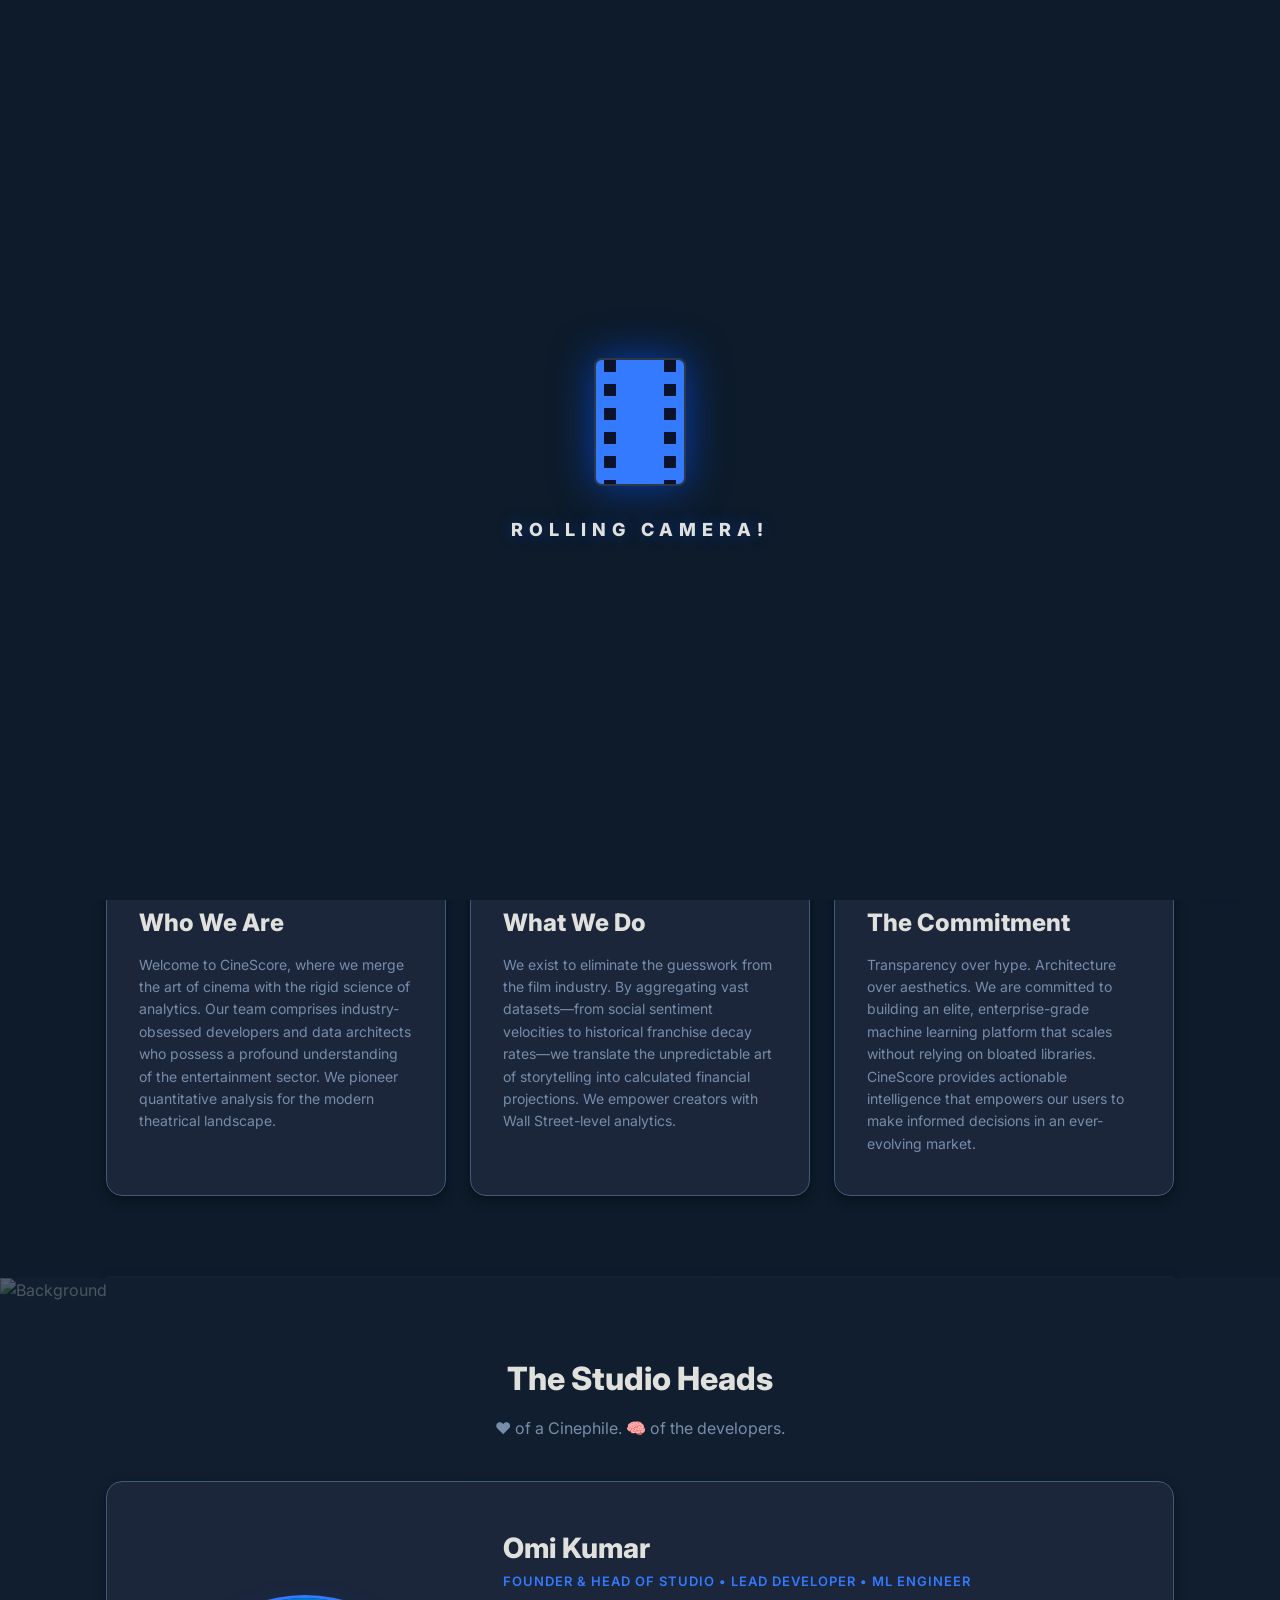
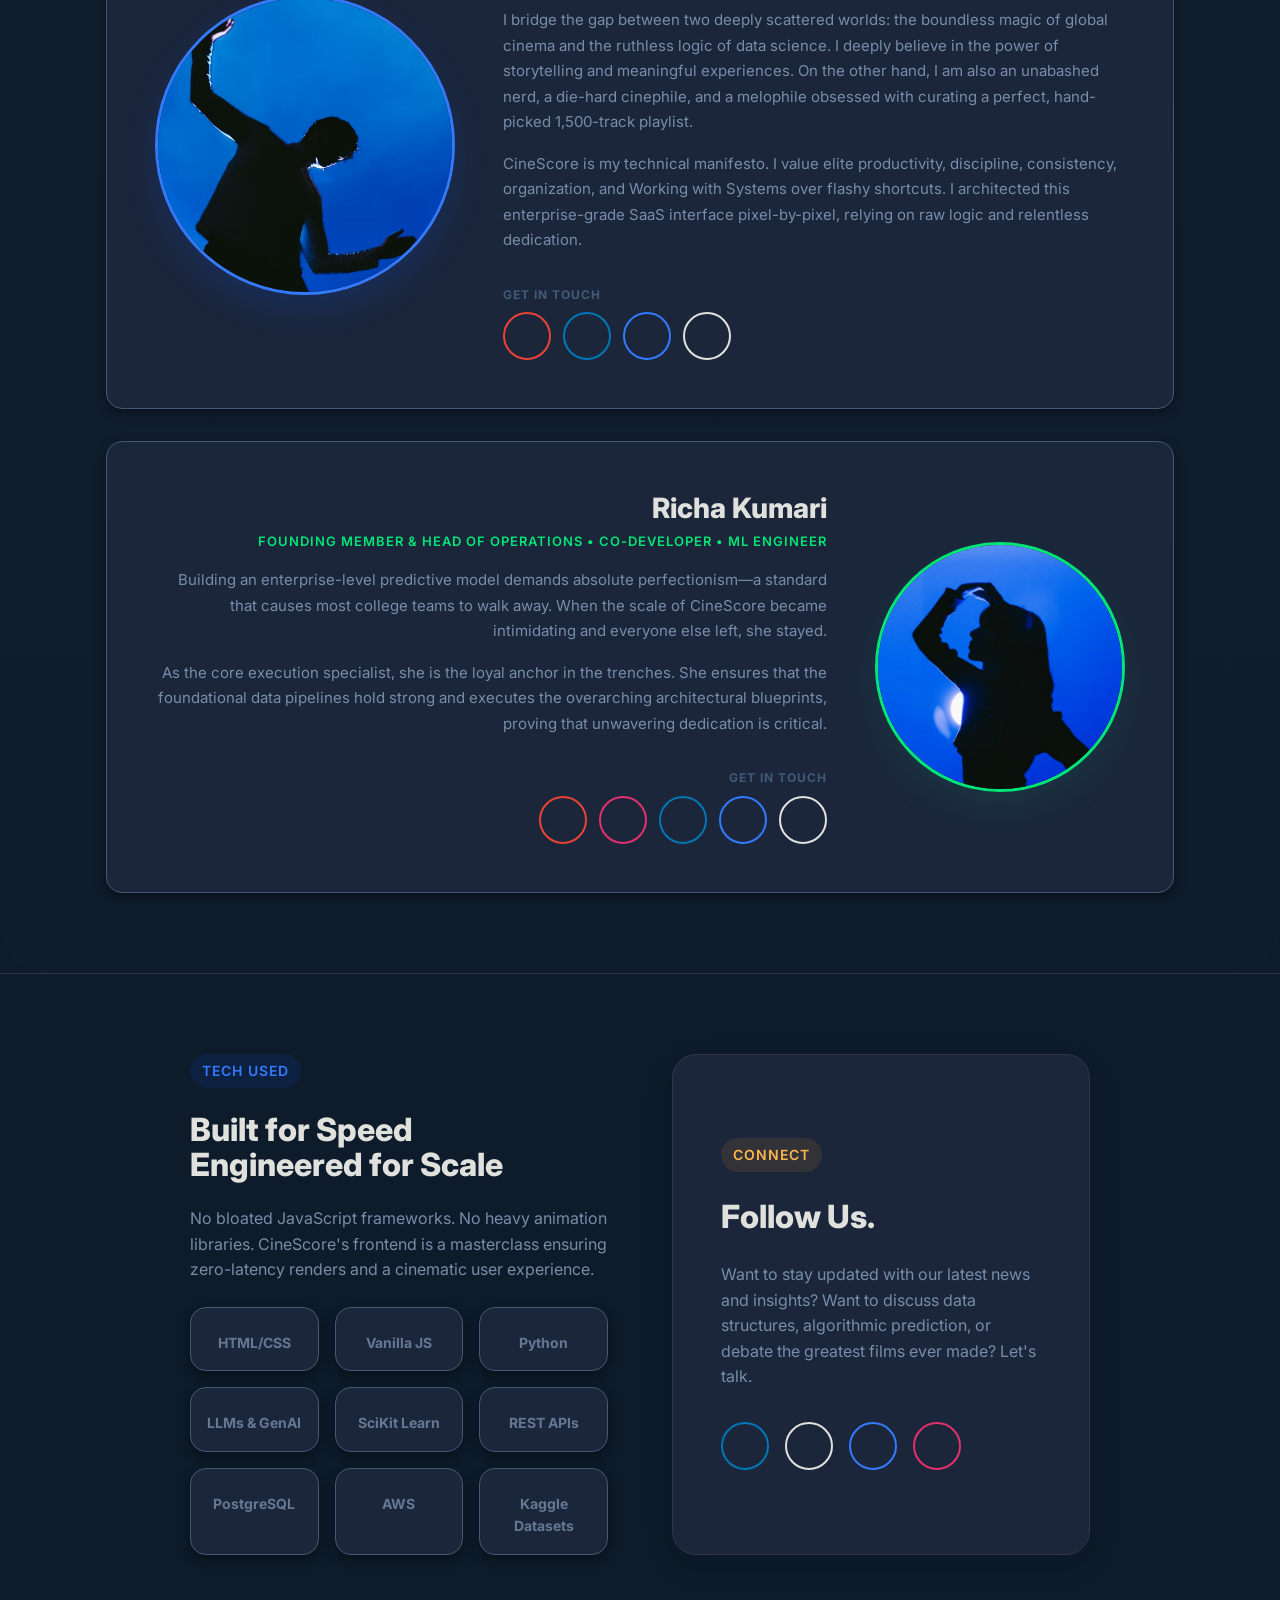
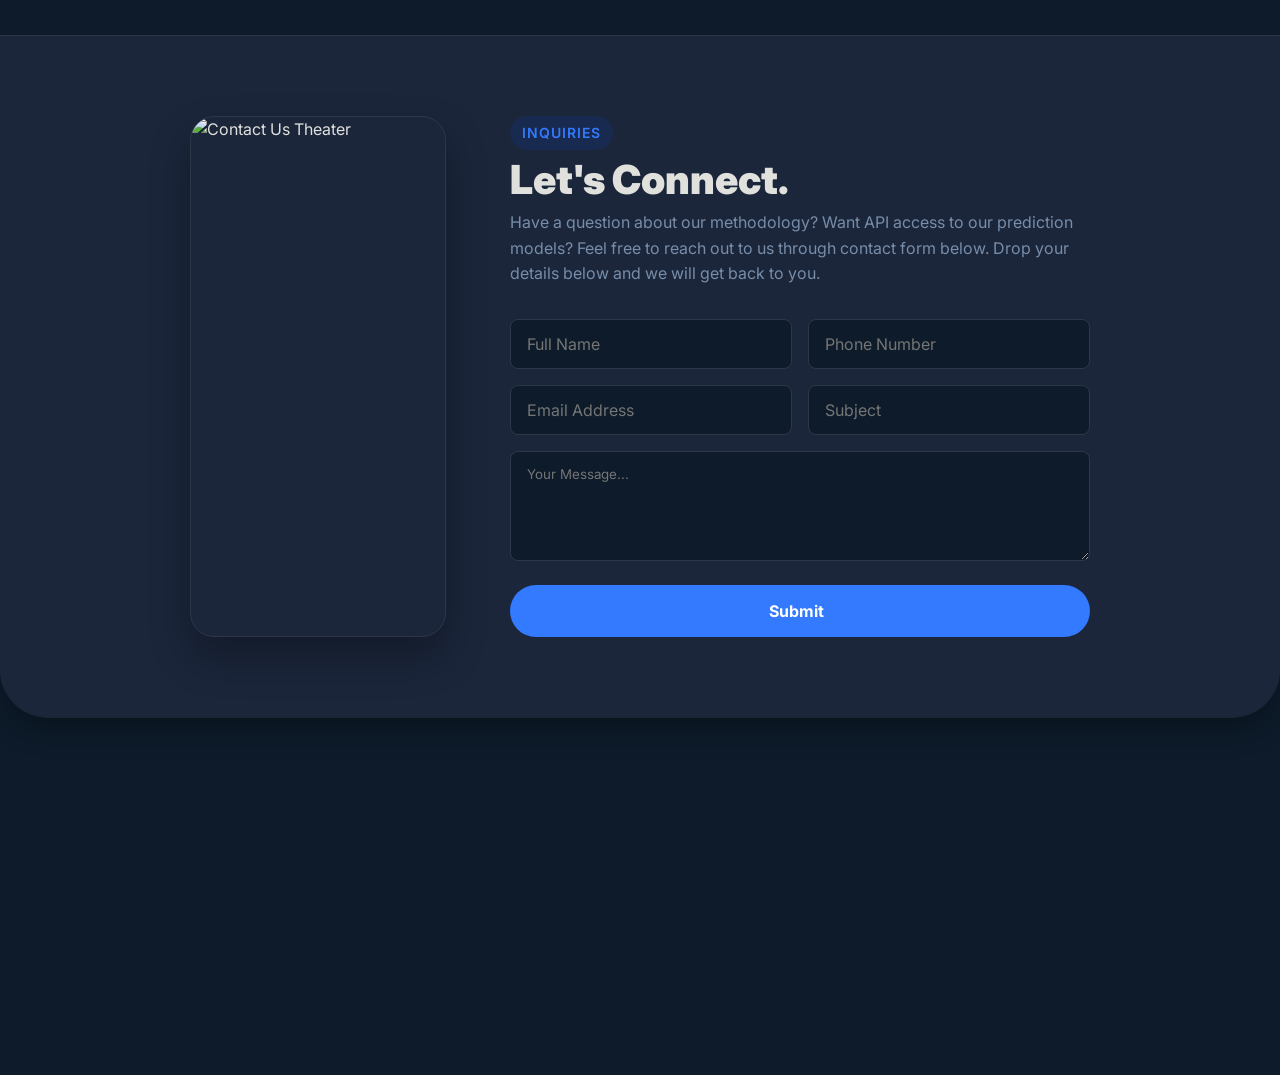
==== About-Us.html @ 307f0ab4 "Initial Commit: Front-End UI Architecture" ====
<!DOCTYPE html>
<html lang="en">

<head>
    <meta charset="UTF-8">
    <meta name="viewport" content="width=device-width, initial-scale=1.0">
    <title>About Us - CineScore</title>
    <link rel="icon" type="image/png" sizes="32x32" href="Assets/Favicon.png">

    <link rel="stylesheet" href="Base.css">
    <link rel="stylesheet" href="https://cdnjs.cloudflare.com/ajax/libs/font-awesome/7.0.1/css/all.min.css">

    <style>
        /* PAGE SPECIFIC STYLES: Social Hovers (Inverted Colorism) */
        .social-btn {
            display: flex;
            align-items: center;
            justify-content: center;
            width: 48px;
            height: 48px;
            border-radius: 50%;
            background: transparent;
            font-size: 20px;
            transition: all 0.3s cubic-bezier(0.4, 0, 0.2, 1);
            text-decoration: none;
        }

        .social-btn.linkedin {
            color: #0077b5;
            border: 2px solid #0077b5;
        }

        .social-btn.linkedin:hover {
            background: #0077b5;
            color: #ffffff;
            box-shadow: 0 10px 20px rgba(0, 119, 181, 0.3);
            transform: scale(1.1);
        }

        .social-btn.github {
            color: var(--color-primary);
            border: 2px solid var(--color-primary);
        }

        .social-btn.github:hover {
            background: var(--color-primary);
            color: var(--bg-card);
            box-shadow: 0 10px 20px rgba(0, 0, 0, 0.3);
            transform: scale(1.1);
        }

        .social-btn.website {
            color: var(--color-accent);
            border: 2px solid var(--color-accent);
        }

        .social-btn.website:hover {
            background: var(--color-accent);
            color: #ffffff;
            box-shadow: 0 10px 20px rgba(0, 85, 255, 0.3);
            transform: scale(1.1);
        }

        .social-btn.insta {
            color: #e1306c;
            border: 2px solid #e1306c;
        }

        .social-btn.insta:hover {
            background: linear-gradient(45deg, #f09433 0%, #e6683c 25%, #dc2743 50%, #cc2366 75%, #bc1888 100%);
            color: #ffffff;
            border-color: transparent;
            box-shadow: 0 10px 20px rgba(220, 39, 67, 0.3);
            transform: scale(1.1);
        }

        /* Email Hover */
        .social-btn.email {
            color: #ea4335;
            border: 2px solid #ea4335;
        }

        .social-btn.email:hover {
            background: #ea4335;
            color: #ffffff;
            box-shadow: 0 10px 20px rgba(234, 67, 53, 0.3);
            transform: scale(1.1);
        }

        /* Responsive fixes for Horizontal Cards */
        @media (max-width: 768px) {
            .horizontal-card {
                flex-direction: column !important;
                text-align: center !important;
            }

            .horizontal-card.reverse .text-content {
                order: 2;
                /* Forces text under image on mobile */
                text-align: center !important;
                align-items: center !important;
            }

            .horizontal-card.reverse .img-content {
                order: 1;
                /* Forces image on top on mobile */
            }
        }
    </style>

</head>

<body>

    <div id="global-page-loader" class="global-loader">

        <div class="loader-frame clapperboard-loader" id="frame-1" style="display: none;">
            <div class="clapper-stick"></div>
            <div class="clapper-bottom"></div>
        </div>

        <div class="loader-frame film-strip-loader" id="frame-2" style="display: none;">
            <i class="fa-solid fa-play film-play-icon"></i>
        </div>

        <h2 id="cinematic-loader-text" class="loader-text-cinematic"></h2>
    </div>

    <header>
        <nav class="navbar">
            <div class="container">
                <div class="row-between">

                    <a href="#" class="navlogo">
                        <img id="nav-logo" class="logo" src="Assets/CineScore-Light.png" alt="CineScore">
                    </a>

                    <ul class="nav-links row">
                        <li><a href="index.html">Home</a></li>
                        <li><a href="Prediction.html">Predictions</a></li>
                        <li><a href="Prediction.html">Features</a></li>
                        <li><a href="About-Us.html" class="active">About Us</a></li>
                    </ul>

                    <div class="row" style="gap: 16px;">
                        <div class="row auth-group" id="auth-buttons">
                            <div>
                                <a href="#" class="nav-link-login" id="nav-login-btn">Log In</a>
                                <button class="small nav-button-primary" id="nav-signup-btn">Sign Up</button>
                            </div>
                        </div>

                        <div class="user-menu-wrapper row" id="user-menu-wrapper"
                            style="gap: 12px; align-items: center; justify-content: center;">

                            <button id="nav-upgrade-btn" class="small nav-button-primary" style="margin-right: 4px;"
                                onclick="triggerPaywallExplanation()">Upgrade to Pro</button>

                            <div class="avatar-container"
                                style="position: relative; display: flex; align-items: center;">
                                <img src="https://placehold.co/100x100/0055FF/FFFFFF?text=O" alt="User"
                                    class="user-avatar" id="user-avatar-btn"
                                    style="flex-shrink: 0; width: 40px; height: 40px; object-fit: cover; border-radius: 50%; cursor: pointer; transition: all 0.3s ease;">

                                <div class="avatar-hover-card">
                                    <p
                                        style="font-size: 10px; color: var(--color-tertiary); text-transform: uppercase; margin: 0 0 8px 0; letter-spacing: 0.5px; font-weight: 700;">
                                        CineScore Account</p>
                                    <h4 class="profile-name-display"
                                        style="margin: 0; font-size: 15px; color: var(--color-primary);">Omi Sir</h4>
                                    <p style="margin: 4px 0 0 0; font-size: 12px; color: var(--color-secondary);">
                                        omi@cinescore.com</p>

                                    <div id="hover-pro-badge"
                                        style="display: none; margin-top: 12px; padding-top: 12px; border-top: 1px solid var(--color-border);">
                                        <span
                                            style="color: var(--color-warning); font-size: 11px; font-weight: 800; letter-spacing: 0.5px;"><i
                                                class="fa-solid fa-crown"></i> PRO MEMBER</span>
                                    </div>
                                </div>

                                <ul class="avatar-dropdown" id="avatar-dropdown"
                                    style="width: 280px; padding: 24px 20px;">
                                    <li class="stack"
                                        style="gap: 4px; margin-bottom: 16px; text-align: center; align-items: center;">

                                        <img src="https://placehold.co/100x100/0055FF/FFFFFF?text=O" class="user-avatar"
                                            style="width: 64px; height: 64px; margin-bottom: 8px;">

                                        <h3 style="margin: 0; line-height: 1; font-size: 18px;"
                                            class="profile-name-display">Omi Sir</h3>

                                        <div class="row" style="gap: 6px; justify-content: center; margin-top: 4px;">
                                            <span class="small"
                                                style="font-size: 10px; text-transform: uppercase; font-weight: 800;">Handle:</span>
                                            <span class="small profile-handle-display"
                                                style="color: var(--color-primary); font-weight: 700;">@omisir</span>
                                        </div>

                                        <div class="row" style="gap: 6px; justify-content: center; margin-top: 2px;">
                                            <span class="small"
                                                style="font-size: 10px; text-transform: uppercase; font-weight: 800;">Rank:</span>
                                            <span class="meta"
                                                style="color: var(--color-accent) !important; font-weight: 800;"><i
                                                    class="fa-solid fa-star" style="font-size: 10px;"></i>
                                                Studio Head</span>
                                        </div>
                                    </li>

                                    <hr style="margin: 16px 0; border-color: var(--color-border);">
                                    <li><a href="Hub.html#account"><i class="fa-solid fa-pen-to-square"></i> Edit
                                            Profile</a></li>
                                    <li><a href="#" id="logout-btn" style="color: var(--color-danger);"><i
                                                class="fa-solid fa-right-from-bracket"></i> Log Out</a></li>
                                </ul>
                            </div>
                        </div>

                        <button id="theme-toggle" class="cinematic-toggle" aria-label="Toggle Theme">
                            <div class="cinematic-thumb">
                                <i class="fa-solid fa-play icon-play"></i>
                                <i class="fa-solid fa-stop icon-pause"></i>
                            </div>
                        </button>

                        <button class="icon-btn" id="drawer-toggle-btn"
                            style="background: var(--color-primary); border: 1px solid var(--color-border); width: 40px; height: 40px; border-radius: 50%; color: var(--bg-page); cursor: pointer; transition: all 0.2s ease; display: flex; align-items: center; justify-content: center; flex-shrink: 0;">
                            <i class="fa-solid fa-bars"></i>
                        </button>
                    </div>
                </div>
            </div>
        </nav>
    </header>

    <main class="parallax-wrapper">

        <section class="section"
            style="position: relative; padding-top: 110px; padding-bottom: 110px; border-bottom: 1px dashed var(--color-border); overflow: hidden; min-height: 60vh; display: flex; align-items: center; justify-content: center;">

            <div class="cinematic-slider"
                style="position: absolute; top: 0; left: 0; width: 100%; height: 100%; z-index: 0;">
                <img src="Assets/About-Us-Hero-1.jpg" class="active" alt="Wide Cinema">
                <img src="Assets/About-Us-Hero-2.jpg" alt="Film Grain">
                <img src="Assets/About-Us-Hero-3.jpg" alt="Cinematic Overlay">
                <img src="Assets/About-Us-Hero-4.jpg" alt="Projector Light">
            </div>

            <div class="hero-ambient-overlay"
                style="position: absolute; top: 0; left: 0; width: 100%; height: 100%; z-index: 1;"></div>

            <div class="container stack" style="align-items: center; position: relative; z-index: 2;">
                <span class="badge"
                    style="background: var(--bg-page); color: var(--color-accent); border: 1px solid rgba(255,255,255,0.2); margin-bottom: 16px;">The
                    Origin Story <i class="fa-solid fa-spider"></i></span>
                <h1
                    style="text-align: center; font-size: 64px; font-weight: 900; line-height: 1.2; margin-bottom: 24px; letter-spacing: -1.5px; color: var(--color-primary);">
                    Where <span class="text-accent">Cinematic </span> Passion<br> meets <span
                        class="text-accent">Predictive</span> Precision</h1>
                <p class="text-block"
                    style="text-align: center; font-size: 18px; color: var(--color-secondary); max-width: 800px; line-height: 1.6; margin: 0;">
                    <i>CineScore isn't a corporate product. It is a passion project engineered to bridge the scattered
                        market of global cinema with the absolute precision of data science. We harness the power of
                        machine learning to decode patterns in audience behavior, franchise performance, and cultural
                        trends to provide unparalleled foresight into the future of Cinema</i>
                </p>
            </div>
        </section>

        <section class="section" style="padding: 80px 0;">
            <div class="container">

                <h1
                    style="font-size: 32px; font-weight: 800; margin: 0 0 40px 0; color: var(--color-primary); text-align: center;">
                    The CineScore Ethos</h1>

                <div class="grid grid-3" style="gap: 24px; align-items: stretch;">

                    <div class="card stack"
                        style="padding: 40px 32px; gap: 16px; border-top: 4px solid var(--color-success);">
                        <h3
                            style="font-size: 13px; color: var(--color-success); text-transform: uppercase; letter-spacing: 2px; margin: 0;">
                            <i class="fa-solid fa-users" style="margin-right: 8px;"></i> Our Identity
                        </h3>
                        <h2
                            style="font-size: 24px; font-weight: 800; line-height: 1.2; margin: 0; color: var(--color-primary);">
                            Who We Are</h2>
                        <p style="color: var(--color-secondary); line-height: 1.6; font-size: 14px; margin: 0;">Welcome
                            to CineScore, where we merge the art of cinema with the rigid science of analytics. Our team
                            comprises industry-obsessed developers and data architects who possess a profound
                            understanding of the entertainment sector. We pioneer quantitative analysis for the modern
                            theatrical landscape.</p>
                    </div>

                    <div class="card stack"
                        style="padding: 40px 32px; gap: 16px; border-top: 4px solid var(--color-tertiary);">
                        <h3
                            style="font-size: 13px; color: var(--color-danger); text-transform: uppercase; letter-spacing: 2px; margin: 0;">
                            <i class="fa-solid fa-bullseye" style="margin-right: 8px;"></i> Pursuit of Excellence
                        </h3>
                        <h2
                            style="font-size: 24px; font-weight: 800; line-height: 1.2; margin: 0; color: var(--color-primary);">
                            What We Do</h2>
                        <p style="color: var(--color-secondary); line-height: 1.6; font-size: 14px; margin: 0;">We exist
                            to eliminate the guesswork from the film industry. By aggregating vast datasets—from social
                            sentiment velocities to historical franchise decay rates—we translate the unpredictable art
                            of storytelling into calculated financial projections. We empower creators with Wall
                            Street-level analytics.</p>
                    </div>

                    <div class="card stack"
                        style="padding: 40px 32px; gap: 16px; border-top: 4px solid var(--color-accent);">
                        <h3
                            style="font-size: 13px; color: var(--color-accent); text-transform: uppercase; letter-spacing: 2px; margin: 0;">
                            <i class="fa-solid fa-handshake" style="margin-right: 8px;"></i> Mission Statement
                        </h3>
                        <h2
                            style="font-size: 24px; font-weight: 800; line-height: 1.2; margin: 0; color: var(--color-primary);">
                            The Commitment</h2>
                        <p style="color: var(--color-secondary); line-height: 1.6; font-size: 14px; margin: 0;">
                            Transparency over hype. Architecture over aesthetics. We are committed to building an elite,
                            enterprise-grade machine learning platform that scales without relying on bloated libraries.
                            CineScore provides actionable intelligence that empowers our users to make informed
                            decisions in an ever-evolving market.</p>
                    </div>

                </div>
            </div>
        </section>

        <div class="container">
            <hr>
        </div>

        <section id="studio-heads-section" class="section"
            style="position: relative; padding: 80px 0; border-bottom: 1px solid var(--color-border); overflow: hidden;">

            <div class="cinematic-slider"
                    style="position: absolute; top: 0; left: 0; width: 100%; height: 100%; z-index: 1; overflow: hidden; border-bottom-left-radius:48px !important; border-bottom-right-radius: 48px!important; background-position: center; background-size: cover">
                    <img class="active" style="background-position: top" src="Assets/About-Us-Members-4.jpg"
                        alt="Background">

                    <div class="hero-ambient-overlay"
                        style="position: absolute; top: 0; left: 0; width: 100%; height: 100%; z-index: 2; pointer-events: none;">
                    </div>

                </div>


            <!-- Content (above background) -->
            <div class="container stack" style="gap: 40px; position: relative; z-index: 3;">


                <div style="text-align: center;">
                    <h2 style="font-size: 32px; font-weight: 800; color: var(--color-primary); margin: 0 0 16px 0;">The
                        Studio Heads</h2>
                    <p style="color: var(--color-secondary); font-size: 16px; margin: 0;">❤ of a Cinephile.
                        🧠 of the developers.</p>
                </div>

                <div class="stack" style="gap: 32px;">

                    <div class="card row horizontal-card"
                        style="padding: 48px; border: 1px solid var(--color-border); gap: 48px; align-items: center; flex-wrap: wrap; background: var(--bg-card);">
                        <div class="img-content"
                            style="width: 300px; height: 300px; border-radius: 50%; border: 3px solid var(--color-accent); overflow: hidden; flex-shrink: 0; margin: 0 auto; box-shadow: 0 15px 35px rgba(0, 85, 255, 0.15);">
                            <img src="Assets/Omi-Placeholder-1.jpg" alt="Omi"
                                style="width: 100%; height: 100%; object-fit: cover;">
                        </div>
                        <div class="stack text-content" style="gap: 16px; flex: 1; min-width: 300px;">
                            <div>
                                <h2 style="font-size: 28px; font-weight: 800; margin: 0; color: var(--color-primary);">
                                    Omi
                                    Kumar
                                </h2>
                                <h4
                                    style="font-size: 13px; color: var(--color-accent); margin: 4px 0 0 0; font-weight: 600; text-transform: uppercase; letter-spacing: 1px;">
                                    Founder &amp; Head of Studio • Lead Developer • ML Engineer </h4>
                            </div>
                            <p style="color: var(--color-secondary); line-height: 1.7; font-size: 15px; margin: 0;">
                                I bridge the gap between two deeply scattered worlds: the boundless magic of global
                                cinema and the ruthless logic of data science. I deeply believe in the power of
                                storytelling and meaningful experiences. On the other hand,
                                I am also an unabashed nerd, a die-hard cinephile, and a melophile obsessed with
                                curating a perfect, hand-picked 1,500-track
                                playlist.

                            </p>
                            <p style="color: var(--color-secondary); line-height: 1.7; font-size: 15px; margin: 0;">
                                CineScore is my technical manifesto. I value elite productivity, discipline,
                                consistency, organization, and
                                Working with Systems over flashy shortcuts. I architected this enterprise-grade SaaS
                                interface pixel-by-pixel, relying on raw logic and relentless dedication.
                            </p>

                            <div class="stack" style="gap: 8px; margin-top: 16px;">
                                <h5
                                    style="margin: 0; color: var(--color-tertiary); font-size: 12px; text-transform: uppercase; letter-spacing: 1px;">
                                    Get in touch</h5>
                                <div class="row" style="gap: 12px;">
                                    <a href="mailto:youremail@example.com" class="social-btn email" title="Email"><i
                                            class="fa-solid fa-envelope"></i></a>
                                    <a href="#" class="social-btn linkedin" title="LinkedIn"><i
                                            class="fa-brands fa-linkedin-in"></i></a>
                                    <a href="#" class="social-btn website" title="Website"><i
                                            class="fa-solid fa-globe"></i></a>
                                    <a href="#" class="social-btn github" title="GitHub"><i
                                            class="fa-brands fa-github"></i></a>
                                </div>
                            </div>
                        </div>
                    </div>

                    <div class="card row horizontal-card reverse"
                        style="padding: 48px; border: 1px solid var(--color-border); gap: 48px; align-items: center; flex-wrap: wrap; background: var(--bg-card);">
                        <div class="stack text-content"
                            style="gap: 16px; flex: 1; min-width: 300px; text-align: right; align-items: flex-end;">
                            <div style="text-align: right;">
                                <h2 style="font-size: 28px; font-weight: 800; margin: 0; color: var(--color-primary);">
                                    Richa
                                    Kumari</h2>
                                <h4
                                    style="font-size: 13px; color: var(--color-success); margin: 4px 0 0 0; font-weight: 600; text-transform: uppercase; letter-spacing: 1px;">
                                    Founding Member &amp; Head of Operations • Co-Developer • ML Engineer </h4>
                            </div>
                            <p style="color: var(--color-secondary); line-height: 1.7; font-size: 15px; margin: 0;">
                                Building an enterprise-level predictive model demands absolute perfectionism—a standard
                                that causes most college teams to walk away. When the scale of CineScore became
                                intimidating and everyone else left, she stayed.
                            </p>
                            <p style="color: var(--color-secondary); line-height: 1.7; font-size: 15px; margin: 0;">
                                As the core execution specialist, she is the loyal anchor in the trenches. She ensures
                                that the foundational data pipelines hold strong and executes the overarching
                                architectural blueprints, proving that unwavering dedication is critical.
                            </p>

                            <div class="stack" style="gap: 8px; margin-top: 16px;">
                                <h5
                                    style="margin: 0; color: var(--color-tertiary); font-size: 12px; text-transform: uppercase; letter-spacing: 1px;">
                                    Get in touch</h5>
                                <div class="row" style="gap: 12px;">
                                    <a href="mailto:youremail@example.com" class="social-btn email" title="Email"><i
                                            class="fa-solid fa-envelope"></i></a>
                                    <a href="#" class="social-btn insta" title="Instagram"><i
                                            class="fa-brands fa-instagram"></i></a>
                                    <a href="#" class="social-btn linkedin" title="LinkedIn"><i
                                            class="fa-brands fa-linkedin-in"></i></a>
                                    <a href="#" class="social-btn website" title="Website"><i
                                            class="fa-solid fa-globe"></i></a>
                                    <a href="#" class="social-btn github" title="GitHub"><i
                                            class="fa-brands fa-github"></i></a>
                                </div>
                            </div>
                        </div>
                        <div class="img-content"
                            style="width: 250px; height: 250px; border-radius: 50%; border: 3px solid var(--color-success); overflow: hidden; flex-shrink: 0; margin: 0 auto; box-shadow: 0 15px 35px rgba(16, 185, 129, 0.1);">
                            <img src="Assets/Richa-Placeholder-4.jpg" alt="Core Contributor"
                                style="width: 100%; height: 100%; object-fit: cover;">
                        </div>
                    </div>

                </div>
            </div>

            </section>

            <section class="section" style="padding: 80px 0; background-color: var(--bg-page);">
                <div class="container">
                    <div class="grid grid-2" style="gap: 64px; align-items: stretch;">

                        <div class="stack" style="gap: 24px;">
                            <span class="badge"
                                style="background: rgba(0, 85, 255, 0.1); color: var(--color-accent); width: fit-content; border: none;">Tech
                                Used</span>
                            <h3
                                style="font-size: 32px; font-weight: 800; margin: 0; color: var(--color-primary); line-height: 1.1;">
                                Built for Speed <br> Engineered for Scale</h3>

                            <p class="text-block" style="color: var(--color-secondary); margin: 0;">
                                No bloated JavaScript frameworks. No heavy animation libraries. CineScore's frontend is
                                a
                                masterclass ensuring
                                zero-latency renders and a cinematic user experience.
                            </p>

                            <div class="grid" style="grid-template-columns: repeat(3, 1fr); gap: 16px;">
                                <div class="card stack"
                                    style="padding: 16px 12px; align-items: center; text-align: center; gap: 8px;">
                                    <i class="fa-brands fa-html5" style="font-size: 24px; color: #E34F26;"></i>
                                    <span class="small" style="font-weight: 700;">HTML/CSS</span>
                                </div>
                                <div class="card stack"
                                    style="padding: 16px 12px; align-items: center; text-align: center; gap: 8px;">
                                    <i class="fa-brands fa-js" style="font-size: 24px; color: #F7DF1E;"></i>
                                    <span class="small" style="font-weight: 700;">Vanilla JS</span>
                                </div>
                                <div class="card stack"
                                    style="padding: 16px 12px; align-items: center; text-align: center; gap: 8px;">
                                    <i class="fa-brands fa-python" style="font-size: 24px; color: #3776AB;"></i>
                                    <span class="small" style="font-weight: 700;">Python</span>
                                </div>


                                <div class="card stack"
                                    style="padding: 16px 12px; align-items: center; text-align: center; gap: 8px;">
                                    <i class="fa-brands fa-openai"
                                        style="font-size: 18px; color: var(--color-primary);"></i>
                                    <span class="small" style="font-weight: 700;">LLMs & GenAI</span>
                                </div>


                                <div class="card stack"
                                    style="padding: 16px 12px; align-items: center; text-align: center; gap: 8px;">
                                    <i class="fa-solid fa-circle-nodes"
                                        style="font-size: 18px; color: var(--color-success);"></i>
                                    <span class="small" style="font-weight: 700;">SciKit Learn</span>
                                </div>

                                <div class="card stack"
                                    style="padding: 16px 12px; align-items: center; text-align: center; gap: 8px;">
                                    <i class="fa-solid fa-server" style="font-size: 24px; color: #8B5;"></i>
                                    <span class="small" style="font-weight: 700;">REST APIs</span>
                                </div>

                                <div class="card stack"
                                    style="padding: 16px 12px; align-items: center; text-align: center; gap: 8px;">
                                    <i class="fa-solid fa-database" style="font-size: 24px; color: #337AFF;"></i>
                                    <span class="small" style="font-weight: 700;">PostgreSQL</span>
                                </div>
                                <div class="card stack"
                                    style="padding: 16px 12px; align-items: center; text-align: center; gap: 8px;">
                                    <i class="fa-brands fa-aws" style="font-size: 24px; color: #FF9900;"></i>
                                    <span class="small" style="font-weight: 700;">AWS</span>
                                </div>

                                <div class="card stack"
                                    style="padding: 16px 12px; align-items: center; text-align: center; gap: 8px;">
                                    <i class="fa-brands fa-kaggle" style="font-size: 24px; color: #337AFF;"></i>
                                    <span class="small" style="font-weight: 700;">Kaggle Datasets</span>
                                </div>



                            </div>
                        </div>

                        <div class="stack neo-brutalist"
                            style="gap: 24px; justify-content: center; padding: 48px; background: var(--bg-card); border-radius: 24px; border: 1px solid var(--color-border); box-shadow: 0 10px 30px rgba(0,0,0,0.1);">
                            <span class="badge"
                                style="background: rgba(255, 159, 28, 0.1); color: var(--color-warning); width: fit-content; border: none;">Connect</span>
                            <h2 style="font-size: 32px; font-weight: 800; margin: 0; color: var(--color-primary);">
                                Follow Us.
                            </h2>
                            <p style="color: var(--color-secondary); line-height: 1.6; margin: 0;">Want to stay updated
                                with
                                our latest news and insights? Want to discuss data structures, algorithmic prediction,
                                or
                                debate the greatest
                                films ever made? Let's talk.</p>

                            <div class="row" style="gap: 16px; margin-top: 8px;">
                                <a href="#" class="social-btn linkedin" title="LinkedIn">
                                    <i class="fa-brands fa-linkedin-in"></i>
                                </a>
                                <a href="#" class="social-btn github" title="GitHub">
                                    <i class="fa-brands fa-github"></i>
                                </a>
                                <a href="#" class="social-btn website" title="Personal Portfolio">
                                    <i class="fa-solid fa-globe"></i>
                                </a>
                                <a href="#" class="social-btn insta" title="Instagram">
                                    <i class="fa-brands fa-instagram"></i>
                                </a>
                            </div>
                        </div>

                    </div>
                </div>
            </section>

            <section class="section"
                style="padding: 80px 0; background-color: var(--bg-card); border-top: 1px solid var(--color-border);">
                <div class="container">
                    <div class="grid grid-2" style="align-items: center; gap: 64px;">

                        <div class="cinematic-slider"
                            style="width: 100%; border-radius: 24px; overflow: hidden; box-shadow: 0 20px 40px rgba(0,0,0,0.3); border: 1px solid var(--color-border); aspect-ratio: 4/5;">
                            <img src="Assets/About-Us-Footer-1.jpg" class="active" alt="Contact Us Theater">
                            <img src="Assets/About-Us-Footer-8.jpg" alt="Data Network">
                            <img src="Assets/About-Us-Footer-3.jpg" alt="Film Grain">
                            <img src="Assets/About-Us-Footer-4.jpg" alt="Projector Light">
                        </div>

                        <div class="stack" style="gap: 32px;">
                            <div class="stack" style="gap: 8px;">
                                <span class="badge"
                                    style="background: rgba(0, 85, 255, 0.1); color: var(--color-accent); width: fit-content; border: none;">Inquiries</span>
                                <h2
                                    style="font-size: 40px; font-weight: 900; line-height: 1.1; margin: 0; color: var(--color-primary);">
                                    Let's Connect.</h2>
                                <p style="font-size: 16px; color: var(--color-secondary); line-height: 1.6; margin: 0;">
                                    Have
                                    a question about our methodology? Want API access to our prediction models? Feel
                                    free to
                                    reach out to us through contact form below. Drop your details below and we will get
                                    back
                                    to you.</p>

                            </div>

                            <form class="stack" style="gap: 16px;">
                                <div class="grid grid-2" style="gap: 16px;">
                                    <input type="text" placeholder="Full Name" required
                                        style="padding: 14px 16px; border-radius: 8px; border: 1px solid var(--color-border); background: var(--bg-page); color: var(--color-primary); font-family: var(--font-primary);">
                                    <input type="tel" placeholder="Phone Number"
                                        style="padding: 14px 16px; border-radius: 8px; border: 1px solid var(--color-border); background: var(--bg-page); color: var(--color-primary); font-family: var(--font-primary);">
                                </div>

                                <div class="grid grid-2" style="gap: 16px;">
                                    <input type="email" placeholder="Email Address" required
                                        style="padding: 14px 16px; border-radius: 8px; border: 1px solid var(--color-border); background: var(--bg-page); color: var(--color-primary); font-family: var(--font-primary);">
                                    <input type="text" placeholder="Subject" required
                                        style="padding: 14px 16px; border-radius: 8px; border: 1px solid var(--color-border); background: var(--bg-page); color: var(--color-primary); font-family: var(--font-primary);">
                                </div>

                                <textarea placeholder="Your Message..." required rows="5"
                                    style="padding: 14px 16px; border-radius: 8px; border: 1px solid var(--color-border); background: var(--bg-page); color: var(--color-primary); font-family: var(--font-primary); resize: vertical;"></textarea>

                                <button type="submit" class="hero-btn"
                                    style="width: 100%; justify-content: center; padding: 16px; font-size: 16px; margin-top: 8px;">Submit<i
                                        class="fa-solid fa-paper-plane" style="margin-left: 8px;"></i></button>
                            </form>
                        </div>

                    </div>
                </div>
            </section>

    </main>

    <div class="form" id="loginModal">
        <div class="form-content">
            <span class="close">&times;</span>

            <form id="loginForm" novalidate>
                <H1>Welcome Back</H1>
                <label for="Email">Email</label>
                <input type="email" placeholder="Enter your email" required>

                <label for="Password">Password</label>
                <input type="password" placeholder="Enter your password" required>

                <p class="error form-error" style="text-align: center; height: 15px;"></p>

                <div style="text-align: center; margin-top: -5px; margin-bottom: 10px;">
                    <a href="#" class="small"
                        style="color: var(--color-tertiary); font-weight: 500; transition: color 0.2s ease;"
                        onmouseover="this.style.color='var(--color-accent)'"
                        onmouseout="this.style.color='var(--color-tertiary)'">Forgot password?</a>
                </div>

                <button class="nav-button-primary" type="submit">Log In</button>

                <div class="divider-or"><span>or</span></div>

                <button type="button" class="social-btn-wide">
                    <img src="https://upload.wikimedia.org/wikipedia/commons/c/c1/Google_%22G%22_logo.svg" alt="Google"
                        style="width: 18px; height: 18px;">
                    Continue with Google
                </button>

            </form>
            <p class="text-block">Don't have an account? <a href="#" id="switch-to-signup">Create an Account</a></p>
        </div>
    </div>

    <div class="form" id="signupModal">
        <div class="form-content">
            <H1>Welcome to CineScore</H1>
            <span class="close">&times;</span>
            <form id="signupForm" novalidate="">

                <label for="email">Email:</label>
                <input type="email" placeholder="Enter your email" required>

                <label for="password">Password:</label>
                <input type="password" placeholder="Enter your password" required>

                <p class="error form-error" style="text-align: center; height: 15px;"></p>

                <button class="nav-button-primary" type="submit">Submit</button>

                <div class="divider-or"><span>or</span></div>

                <button type="button" class="social-btn-wide">
                    <img src="https://upload.wikimedia.org/wikipedia/commons/c/c1/Google_%22G%22_logo.svg" alt="Google"
                        style="width: 18px; height: 18px;">
                    Continue with Google
                </button>

                <p class="text-block">Already have an account? <a href="#" id="switch-to-login">Log In</a></p>

                <p class="text-block" style="font-size: 11px; margin-top: 8px;">By signing up, you agree to our <a
                        href="#">Terms of Service</a> and <a href="#">Privacy Policy</a>.</p>
            </form>
        </div>
    </div>

    <div class="form" id="resetModal">
        <div class="form-content">
            <span class="close">&times;</span>
            <form id="resetForm" novalidate>
                <H1>Reset Password</H1>
                <p class="text-block" style="text-align: center; margin-bottom: 20px;">Enter your new credentials below.
                </p>

                <label for="new-password">New Password</label>
                <input type="password" id="new-password" placeholder="Enter new password" autocomplete="new-password"
                    required>

                <label for="confirm-password">Re-enter New Password</label>
                <input type="password" id="confirm-password" placeholder="Confirm new password"
                    autocomplete="new-password" required>

                <p class="error form-error" style="text-align: center; height: 15px;"></p>

                <button class="small nav-button-primary" type="submit" style="width: 100%;">Update Password</button>

                <p class="text-block" style="text-align: center; margin-top: 24px;">
                    Remembered it? <a href="#" id="back-to-login">Back to Log In</a>
                </p>
            </form>
        </div>
    </div>

    <div class="modal-overlay" id="customAlertModal"
        style="display: none; z-index: 10000; justify-content: center; align-items: center; position: fixed; top: 0; left: 0; width: 100%; height: 100%; background: rgba(0,0,0,0.6); backdrop-filter: blur(4px);">
        <div class="modal-content stack"
            style="background: var(--bg-card); border: 1px solid var(--color-border); border-radius: 16px; padding: 32px 24px; max-width: 400px; width: 90%; text-align: center; box-shadow: 0 20px 40px rgba(0,0,0,0.4); animation: swipeIn 0.3s ease;">
            <div id="alert-icon-container" style="font-size: 40px; margin-bottom: 12px;"></div>
            <h2 id="alert-title" style="margin: 0; font-size: 20px; color: var(--color-primary);"></h2>
            <p id="alert-message"
                style="color: var(--color-secondary); font-size: 14px; line-height: 1.5; margin-bottom: 24px;"></p>
            <div id="alert-actions" class="row" style="gap: 12px; justify-content: center;"></div>
        </div>
    </div>

    <!-- Footer -->
    <footer class="footer-section parallax-footer">
        <div class="container">

            <div class="grid grid-4 footer-grid">

                <div class="stack">
                    <a href="#" class="navlogo">
                        <img id="footer-logo" src="Assets/CineScore-Light.png" alt="Cine.Metrics" class="logo">
                    </a>
                    <p class="small" style="margin-top: 12px; color: var(--color-secondary);">
                        Predicting Cinematic Success.
                    </p>
                </div>

                <div class="stack">
                    <h4 class="footer-heading">Product</h4>
                    <ul class="footer-links stack">
                        <li><a href="Features.html">Features</a></li>
                        <li><a href="#" class="disabled-link">Pricing</a></li>
                        <li><a href="#" class="disabled-link">API Access</a></li>
                    </ul>
                </div>

                <div class="stack">
                    <h4 class="footer-heading">Company</h4>
                    <ul class="footer-links stack">
                        <li><a href="About.html">About Us</a></li>
                        <li><a href="#" class="disabled-link">Careers</a></li>
                        <li><a href="#" class="disabled-link">Blog</a></li>
                    </ul>
                </div>

                <div class="stack">
                    <h4 class="footer-heading">Legal</h4>
                    <ul class="footer-links stack">
                        <li><a href="#" class="disabled-link">Privacy Policy</a></li>
                        <li><a href="#" class="disabled-link">Terms of Service</a></li>
                        <li><a href="About.html">Contact</a></li>
                    </ul>
                </div>
            </div>

            <div class="row-between footer-bottom">
                <span class="meta">© 2026 CineScore. All rights reserved.
                </span>


                <span style="font-size: 13px; color: var(--color-tertiary); line-height: 1;">
                    Made with <i class="fa-solid fa-heart" style="color: var(--color-danger);"></i> in India by
                    <strong>Omi</strong>
                </span>

                <div class="row">
                    <a href="YOUR_PORTFOLIO_LINK" target="_blank" class="footer-social-link" aria-label="Portfolio">
                        <i class="fa-solid fa-globe" style="font-size: 20px;"></i>
                    </a>

                    <a href="mailto:your.email@example.com" class="footer-social-link" aria-label="Email">
                        <i class="fa-solid fa-envelope" style="font-size: 20px;"></i>
                    </a>

                    <a href="#" class="footer-social-link" aria-label="LinkedIn">
                        <i class="fa-brands fa-linkedin" style="font-size: 20px;"></i>
                    </a>

                    <a href="#" class="footer-social-link" aria-label="GitHub">
                        <i class="fa-brands fa-github" style="font-size: 20px;"></i>
                    </a>


                </div>
            </div>

        </div>
    </footer>

    <div id="ai-bot-trigger" class="ai-assistant-fab">
        <i class="fa-solid fa-user-astronaut"></i>
    </div>

    <div id="splash-loader" class="splash-loader">
        <div class="loader-content">
            <div class="speedometer-container">
                <div class="speedometer-track"></div>
                <div class="speedometer-inner-track"></div>
                <div class="speedometer-needle"></div>
                <div class="speedometer-center-dot"></div>
            </div>
            <h2 class="loader-text">Analyzing Box Office Data...</h2>
        </div>
    </div>

    <div class="drawer-overlay" id="drawer-overlay"></div>
    <div class="side-drawer" id="side-drawer">
        <div class="drawer-header">
            <h2 style="margin: 0; font-size: 20px; display: flex; align-items: center; gap: 8px;">
                <i class="fa-solid fa-link" style="font-size: 16px; color: var(--color-accent);"></i> Quick Links
            </h2>
            <button class="close" id="drawer-close-btn"
                style="position: static; width: 40px; height: 40px; border-radius: 50%; background: rgba(128, 128, 128, 0.2); display: flex; align-items: center; justify-content: center; font-size: 24px; line-height: 0; border: none; cursor: pointer; color: var(--color-primary); transition: background 0.2s ease;">&times;</button>
        </div>
        <div class="drawer-content">
            <span class="small"
                style="text-transform: uppercase; font-weight: 500; letter-spacing: 1px; color: var(--color-secondary); margin-bottom: 12px; display: block;">The
                Private Club</span>
            <a href="Hub.html#overview-section" class="drawer-link"><i class="fa-solid fa-bullseye"></i> Your
                Predictions</a>
            <a href="Hub.html#watchlist-section" class="drawer-link"><i class="fa-solid fa-bookmark"></i> My
                Watchlist</a>
            <a href="Hub.html#legacy-section" class="drawer-link"><i class="fa-solid fa-trophy"></i> Legacy & Rank</a>

            <hr style="margin: 24px 0; border-color: var(--color-tertiary);">

            <span class="small"
                style="text-transform: uppercase; font-weight: 800; letter-spacing: 1px; color: var(--color-secondary); margin-bottom: 12px; display: block;">Public
                Pages</span>
            <a href="index.html" class="drawer-link"><i class="fa-solid fa-house"></i> Home</a>
            <a href="Prediction.html" class="drawer-link"><i class="fa-solid fa-bolt"></i> Make Prediction</a>
            <a href="Features.html" class="drawer-link active"><i class="fa-solid fa-gears"></i> Features</a>
            <a href="About-Us.html" class="drawer-link"><i class="fa-solid fa-user-group"></i> About Us</a>
        </div>
    </div>

    <div class="form" id="onboardingModal" style="display: none; z-index: 10000;">
        <div class="form-content stack" style="text-align: center;">
            <h1 style="margin-bottom: 8px;">Welcome to the Crew</h1>
            <p class="text-block" style="margin-bottom: 24px;">Let's set up your director profile.</p>
            <form id="onboardingForm" novalidate>
                <div style="text-align: left;">
                    <label>First Name</label>
                    <input type="text" id="ob-fname" placeholder="E.g. Christopher" required>
                    <label>Last Name</label>
                    <input type="text" id="ob-lname" placeholder="E.g. Nolan" required>
                    <label>Director Handle</label>
                    <input type="text" id="ob-handle" placeholder="@username" required>
                </div>
                <button type="submit" class="hero-btn"
                    style="width: 100%; margin-top: 16px; background: var(--color-accent) !important; color: #FFFFFF !important; border: none !important; opacity: 1 !important; font-weight: 700 !important;">Complete
                    Profile <i class="fa-solid fa-arrow-right" style="margin-left: 8px;"></i></button>
            </form>
        </div>
    </div>

    <script src="mockData.js"></script>
    <script src="script.js"></script>
</body>

</html>
---- Base.css ----
/* ============================================================
   CINE.METRICS — BASE CSS (FINAL)
   ------------------------------------------------------------
   Purpose:
   - Unified typography system
   - Consistent spacing & layout
   - iOS-like calm UI
   - Shared across ALL pages
   ------------------------------------------------------------
   RULES FOR TEAM:
   ❌ Do NOT invent new font sizes
   ❌ Do NOT invent new spacing values
   ❌ Do NOT add random colors
   ✅ Use classes defined here
   ============================================================ */


/* ============================================================
   1. FONT IMPORT
   ============================================================ */

@import url('https://fonts.googleapis.com/css2?family=Inter:wght@400;500;600&display=swap');


/* ============================================================
   2. ROOT VARIABLES (DESIGN TOKENS)
   ============================================================ */

:root {
  /* ----------------------------
     TYPOGRAPHY
     ---------------------------- */
  --font-primary: 'Inter', sans-serif;

  /* Font sizes */
  --fs-h1: 42px;
  /* Hero heading */
  --fs-h2: 28px;
  /* Section heading */
  --fs-h3: 20px;
  /* Card title */
  --fs-body: 16px;
  /* Normal text */
  --fs-small: 14px;
  --fs-meta: 12px;

  /* Line heights */
  --lh-h1: 1.2;
  --lh-h2: 1.3;
  --lh-h3: 1.4;
  --lh-body: 1.6;

  /* ----------------------------
     SPACING SYSTEM (8pt scale)
     ---------------------------- */
  --space-1: 8px;
  --space-2: 16px;
  --space-3: 24px;
  --space-4: 40px;
  --space-5: 72px;

  /* ----------------------------
     BORDER RADIUS (iOS feel)
     ---------------------------- */
  --radius-sm: 8px;
  --radius-md: 12px;
  --radius-lg: 16px;

  /* ----------------------------
     COLOR SYSTEM (LOCKED)
     Electric Blue
     ---------------------------- */

  /* --- LIGHT MODE- Electric Navy (Default) --- */
  /* Backgrounds */
  --bg-page: #FFFFFF;
  --bg-card: #F3F6F9;


  /* Typography */
  --color-primary: #0B132B;
  --color-secondary: #495867;
  --color-tertiary: #94A3B8;

  /* Interactive / Brand */
  --color-accent: #0055FF;
  --color-accent-hover: #0044CC;
  --color-border: #CBCBCB;

  /* Prediction Feedback */
  --color-success: #00C853;
  --color-warning: #FF9F1C;
  --color-danger: #D50000;

  /* Shadows */
  --shadow-sm: 0 1px 2px rgba(11, 19, 43, 0.05);
  --shadow-md: 0 4px 12px rgba(11, 19, 43, 0.08);
}

/* --- DARK MODE - Deep Ocean --- */
[data-theme="dark"] {
  --bg-page: #0D1B2A;
  --bg-card: #1B263B;

  /* Typography */
  --color-primary: #E0E1DD;
  --color-secondary: #778DA9;
  --color-tertiary: #415A77;

  /* Interactive / Brand */
  --color-accent: #337AFF;
  --color-accent-hover: #0055FF;
  --color-border: #2D3748;

  /* Prediction Feedback (Neon Versions) */
  --color-success: #00E676;
  --color-warning: #FFB74D;
  --color-danger: #FF5252;

  /* Shadows */
  --shadow-sm: 0 1px 2px rgba(0, 0, 0, 0.3);
  --shadow-md: 0 8px 24px rgba(0, 0, 0, 0.4);
}

/* ============================================================
   3. BASIC RESET
   ============================================================ */

* {
  margin: 0;
  padding: 0;
  box-sizing: border-box;
}


/* ============================================================
   4. BODY DEFAULTS
   ============================================================ */

body {
  font-family: var(--font-primary);
  font-size: var(--fs-body);
  line-height: var(--lh-body);
  color: var(--color-primary);
  background-color: var(--bg-page);
  display: flex;
  flex-direction: column;
  min-height: 100vh;
  -webkit-font-smoothing: antialiased;
  -moz-osx-font-smoothing: grayscale;
}


.parallax-wrapper {
  animation: cinematicFadeIn 0.6s cubic-bezier(0.16, 1, 0.3, 1) forwards;
}

@keyframes cinematicFadeIn {
  from {
    opacity: 0;
    transform: translateY(12px);
  }

  to {
    opacity: 1;
    transform: translateY(0);
  }
}

/* ============================================================
   5. TYPOGRAPHY
   ============================================================ */

h1 {
  font-size: var(--fs-h1);
  line-height: var(--lh-h1);
  font-weight: 600;
}

h2 {
  font-size: var(--fs-h2);
  line-height: var(--lh-h2);
  font-weight: 500;
}

h3 {
  font-size: var(--fs-h3);
  line-height: var(--lh-h3);
  font-weight: 500;
}

p {
  font-size: var(--fs-body);
  line-height: var(--lh-body);
  color: var(--color-secondary);
}

/* Smaller text helpers */
.small {
  font-size: var(--fs-small);
  color: var(--color-secondary);
  opacity: 0.8;
}

.meta {
  font-size: var(--fs-meta);
  color: var(--color-tertiary);
  opacity: 0.6;
}


/* ============================================================
   6. TEXT WIDTH CONTROL
   (Prevents ugly full-width paragraphs)
   ============================================================ */

.text-block {
  max-width: 60ch;
}

/* ============================================================
   7. LAYOUT SYSTEM
   ============================================================ */

/* Section Vertical spacing */
.section {
  padding: var(--space-5) 0;
}

/* Centered container */
.container {
  max-width: 1100px;
  margin: 0 auto;
  padding: 0 var(--space-2);
}

/* Vertical stack */
.stack {
  display: flex;
  flex-direction: column;
  gap: var(--space-2);
}

/* Horizontal row for Grouping */
.row {
  display: flex;
  align-items: center;
  gap: var(--space-2);
}

/* Space-between row for Distribution of elements left right and center, think two parts of same row */
.row-between {
  display: flex;
  align-items: center;
  justify-content: space-between;
}


/* Grid system */
.grid {
  display: grid;
  gap: var(--space-3);
}

/* Responsive card grid */
.grid-3 {
  grid-template-columns: repeat(auto-fit, minmax(260px, 1fr));
}


/* ============================================================
   8. CARD SYSTEM (Global Neo-Brutalism)
   ============================================================ */

.card {
  background-color: var(--bg-card);
  padding: var(--space-3);
  border-radius: var(--radius-lg);
  transition: transform 0.3s cubic-bezier(0.25, 1, 0.5, 1), box-shadow 0.3s ease, border-color 0.3s ease;
}

/* --- LIGHT MODE: Bold Ink Strokes --- */
[data-theme="light"] .card {
  border: 2px solid rgba(0, 0, 0, 0.5) !important;
  /* Thick dark border */
  box-shadow: 4px 4px 0px rgba(17, 24, 39, 0.9) !important;
  /* Hard offset shadow */
}

[data-theme="light"] .card:hover {
  border-color: var(--color-accent-hover) !important;
  /* Snaps to sharp blue */
  box-shadow: 4px 10px 24px rgba(0, 85, 255, 0.15) !important;
  transform: translateY(-4px) scale(1.02) !important;
}

/* --- DARK MODE: Neon Blueprint --- */
[data-theme="dark"] .card {
  border: 1.5px solid var(--color-tertiary) !important;
  /* Crisp, visible white/grey line */
  box-shadow: 0 4px 12px rgba(0, 0, 0, 0.4) !important;
}

[data-theme="dark"] .card:hover {
  border-color: var(--color-accent-hover) !important;
  /* Neon Blue Edge */
  box-shadow: 0 8px 30px rgba(0, 85, 255, 0.2) !important;
  /* Neon Blue Glow */
  transform: translateY(-4px) scale(1.02) !important;
}


/* ============================================================
   9. BUTTONS
   ============================================================ */

button {
  font-family: var(--font-primary);
  font-size: var(--fs-body);
  font-weight: 500;
  padding: 14px 20px;
  border-radius: var(--radius-md);
  border: none;
  cursor: pointer;
  background-color: var(--color-accent);
  color: #ffffff;
}

button:hover {
  opacity: 0.9;
}


/* ============================================================
   10. INPUTS (Search bars, forms)
   ============================================================ */

input {
  font-family: var(--font-primary);
  font-size: var(--fs-body);
  padding: 14px 16px;
  border-radius: var(--radius-md);
  border: none;
  background-color: var(--bg-card);
  color: var(--text-primary);
}


/* ============================================================
   11. LINKS
   ============================================================ */

a {
  text-decoration: none;
  color: inherit;
}

/* 2. Universal Smooth Transitions for all interactive elements */
a,
button,
input,
.toggle-cont,
.cinematic-toggle,
.icon-btn {
  transition: all 0.2s ease;
}


/* ============================================================
   FEATURE: SECTION SCROLLER (SCROLL SNAP)
   ============================================================ */

html {
  /* smooth gliding between sections */
  scroll-snap-type: y proximity;
  scroll-padding-top: 50px;
}

/* Apply the snap point to every major block */
section,
header,
footer,
.hero-center {
  scroll-snap-align: start;
  /* Snaps the top of the section to top of screen */
  scroll-margin-top: 100px;
  /* Adjust if you have a fixed header overlaying content */
}


/* ============================================================
   COMPONENT: NAVIGATION BAR
   ============================================================ */
.navbar {
  /* 1. Your Original Background & Spacing */
  background-color: var(--color-primary);
  padding: var(--space-2) 0;
  margin: 0;

  /* 2. The Fixed Layout */
  position: sticky;
  top: 0;
  left: 0;
  width: 100%;
  z-index: 1000;

  /* The Curves & Shadow */
  box-shadow: 0 0 10px var(--color-primary);
  transition: background-color 0.3s ease, border-color 0.3s ease !important;

}

/* --- Layout Protections --- */
.navlogo {
  display: flex;
  align-items: center;
  height: 100%;
  flex-shrink: 0;
  /* Prevents squishing */
}

.logo {
  height: var(--fs-h1);
  /* Your original height */
  width: auto;
  display: block;
}

.nav-links {
  display: flex;
  /* Required to place links side-by-side */
  align-items: center;
  list-style: none;
  gap: var(--space-4);
  /* Your original gap */
  margin: 0;
  padding: 0;
}

/* --- Your Original Link Styles --- */
.nav-links a {
  font-size: var(--fs-small);
  font-weight: 500;
  color: var(--bg-page);
  text-decoration: none;
  transition: color 0.2s ease, opacity 0.2s ease;
  white-space: nowrap;
  /* Prevents text stacking */
}

.nav-links a:hover {
  color: var(--color-warning);
  opacity: 1;
}

.nav-links a.active {
  color: var(--color-accent);
  font-weight: 700;
}

/* --- Your Original Login/Primary Buttons --- */
.nav-link-login {
  font-size: var(--fs-small);
  font-weight: 500;
  color: var(--bg-page);
  margin-right: var(--space-2);
  border: 1px solid var(--color-secondary);
  padding: 8px 14px;
  border-radius: var(--radius-md);
  opacity: 0.8;
  text-decoration: none;
  white-space: nowrap;
  display: inline-flex;
  align-items: center;
  justify-content: center;
  height: 36px;
  padding: 0 16px;
  font-weight: 600;
  text-decoration: none;
  color: var(--bg-page);
  white-space: nowrap !important;
  /* Prevents squishing */
}

.nav-link-login:hover {
  opacity: 1;
  color: var(--color-warning);
}

.nav-button-primary {
  font-weight: 500;
  transition: transform 0.1s ease;
  flex-shrink: 0;
  color: #FFFFFF !important;
}

.nav-button-primary:hover {
  transform: translateY(-1px);
  opacity: 0.9;
  color: #FFFFFF;
}

/* ============================================================
   COMPONENT: CINEMATIC THEME TOGGLE (Play/Pause)
   ============================================================ */
.cinematic-toggle {
  width: 64px;
  height: 32px;
  border-radius: 100px;
  position: relative;
  cursor: pointer;
  border: none;
  outline: none;
  display: flex;
  align-items: center;
  padding: 4px;
  transition: background 0.3s ease, border-color 0.3s ease;
  flex-shrink: 0;
}

/* Light Mode: Dark Nav -> White Track */
[data-theme="light"] .cinematic-toggle {
  background: var(--bg-card);
  border: 1px solid rgba(255, 255, 255, 0.2);
  box-shadow: inset 0 2px 6px rgba(0, 0, 0, 0.3);
}

/* Dark Mode: Light Nav -> Dark Track */
[data-theme="dark"] .cinematic-toggle {
  background: var(--bg-card);
  border: 1px solid rgba(0, 0, 0, 0.2);
  box-shadow: inset 0 2px 6px rgba(255, 255, 255, 0.3);
}


/* The Sliding Thumb */
.cinematic-thumb {
  width: 24px;
  height: 24px;
  border-radius: 50%;
  position: absolute;
  top: 3px;
  left: 4px;
  display: flex;
  align-items: center;
  justify-content: center;
  transition: transform 0.4s cubic-bezier(0.25, 1, 0.5, 1), background 0.3s ease;
  box-shadow: 0 2px 5px rgba(0, 0, 0, 0.3);
}

/* Light Mode (Lights ON / Paused) -> Play Icon & Accent Blue */
[data-theme="light"] .cinematic-thumb {
  background: var(--color-accent);
  transform: translateX(0);
}

/* Dark Mode (Lights OFF / Playing) -> Pause Icon & Warning Orange */
[data-theme="dark"] .cinematic-thumb {
  background: var(--color-accent);
  transform: translateX(32px);
  /* Slides to the right */
}

/* FontAwesome Icons inside the thumb */
.cinematic-thumb i {
  color: #FFFFFF;
  font-size: 10px;
  position: absolute;
  transition: opacity 0.3s ease, transform 0.3s ease;
}

[data-theme="dark"] .cinematic-thumb i {
  color: #FFFFFF;
}

/* Cross-fade Animations */
[data-theme="light"] .icon-play {
  opacity: 1;
  transform: scale(1);
}

[data-theme="light"] .icon-pause {
  opacity: 0;
  transform: scale(0.5);
}

[data-theme="dark"] .icon-play {
  opacity: 0;
  transform: scale(0.5);
}

[data-theme="dark"] .icon-pause {
  opacity: 1;
  transform: scale(1);
}


/* ============================================================
   MODAL OVERLAY (The Glassy Background)
   ============================================================ */
.form {
  display: none;
  position: fixed;
  z-index: 1000;
  left: 0;
  top: 0;
  width: 100%;
  height: 100%;
  background-color: rgba(0, 0, 0, 0.5);
  /* Deep dark overlay */
  backdrop-filter: blur(8px);
  /* The premium glassy blur */

  /* Flexbox perfectly centers the modal box vertically and horizontally */
  align-items: center;
  justify-content: center;
}

/* ============================================================
   MODAL BOX (The Form Container)
   ============================================================ */
.form-content {
  position: relative;
  background-color: var(--bg-card);
  padding: var(--space-4, 40px);
  /* Fallback to 40px if variable is missing */
  border-radius: var(--radius-lg, 16px);
  width: 90%;
  max-width: 420px;
  box-shadow: 0 20px 40px rgba(0, 0, 0, 0.25);
  text-align: left;
  animation: swipeIn 0.3s cubic-bezier(0.25, 1, 0.5, 1);
}

/* The 'X' Button */
.close {
  position: absolute;
  top: var(--space-2, 20px);
  right: var(--space-3, 24px);
  font-size: 24px;
  color: var(--te, #94A3B8);
  cursor: pointer;
  transition: color 0.2s ease;
}

.close:hover {
  color: var(--color-accent);
}

/* Form Typography */
.form-content h1 {
  text-align: center;
  margin-bottom: var(--space-3, 24px);
  font-size: var(--fs-h2, 28px);
}

.form-content label {
  display: block;
  font-size: var(--fs-small, 14px);
  font-weight: 600;
  margin-bottom: var(--space-1, 8px);
  color: var(--color-primary);
}

.form-content p {
  font-size: 14px;
  color: var(--text-secondary);
  margin-top: var(--space-2);
  text-align: center;
}

.form-content p a {
  color: var(--color-accent);
  font-weight: 500;
}

.form-content p a:hover {
  color: var(--color-accent-hover);
  text-decoration: underline;
}

.form-content .error {
  color: var(--color-danger);
  font-size: 13px;
  margin-top: -8px;
  margin-bottom: 12px;
}

.form-content .success {
  color: var(--color-success);
  font-size: 13px;
  margin-top: -8px;
  margin-bottom: 12px;
}

.form-content .loading {
  color: var(--color-secondary);
  font-size: 13px;
  margin-top: -8px;
  margin-bottom: 12px;
}

.form-content .loading::after {
  content: '...';
  animation: dots 1.5s steps(3, end) infinite;
}

/* ============================================================
   SOCIAL LOGIN & DIVIDERS
   ============================================================ */
.divider-or {
  display: flex;
  align-items: center;
  text-align: center;
  margin: 20px 0;
  color: var(--color-tertiary);
  font-size: 12px;
  font-weight: 600;
  text-transform: uppercase;
  letter-spacing: 1px;
}

.divider-or::before,
.divider-or::after {
  content: '';
  flex: 1;
  border-bottom: 1px solid var(--color-border);
}

.divider-or::before {
  margin-right: 12px;
}

.divider-or::after {
  margin-left: 12px;
}

.social-btn-wide {
  display: flex;
  align-items: center;
  justify-content: center;
  gap: 12px;
  width: 100%;
  padding: 12px;
  margin-bottom: 16px;
  background-color: var(--bg-card);
  border: 1px solid var(--color-border);
  border-radius: var(--radius-sm);
  color: var(--color-primary);
  font-size: 14px;
  font-weight: 600;
  cursor: pointer;
  transition: all 0.2s ease;
}

.social-btn-wide:hover {
  background-color: rgba(255, 255, 255, 0.05);
  border-color: var(--color-border);
}

/* Make the Google Button pop in Light Mode */
[data-theme="light"] .social-btn-wide {
  border: 1px solid rgba(0, 0, 0, 0.2);
  /* Slightly darker gray border */
  background-color: var(--bg-page);
  box-shadow: 0 1px 3px rgba(0, 0, 0, 0.03);
  /* Tiny drop shadow */
  color: var(--color-primary);
}

/* Light mode hover adjustment */
[data-theme="light"] .social-btn-wide:hover {
  background-color: var(--bg-card);
  border-color: var(--color-secondary);
}

/* ============================================================
   FORM INPUTS (Sleek & Interactive)
   ============================================================ */
.form-content input[type="text"],
.form-content input[type="password"],
.form-content input[type="email"]

/* Added email type just in case! */
  {
  width: 100%;
  padding: var(--space-2, 14px) var(--space-3, 16px);
  margin-bottom: var(--space-3, 20px);
  border: 1.5px solid var(--border-color, #CBD5E1);
  border-radius: var(--radius-sm, 8px);
  background-color: var(--bg-page);
  color: var(--color-primary);
  font-size: var(--fs-base, 15px);
  transition: border-color 0.3s ease, box-shadow 0.3s ease;
  box-sizing: border-box;
}

/* When the user clicks inside the input */
.form-content input:focus {
  outline: none;
  border-color: var(--color-accent);
  /* Note: Box-shadow with opacity is tricky with hex variables, 
     so keeping the explicit rgba glow is a standard industry workaround */
  box-shadow: 0 0 0 4px rgba(0, 85, 255, 0.15);
}

/* Make the submit button full width */
.form-content button[type="submit"] {
  width: 100%;
  padding: var(--space-2, 14px);
  font-size: var(--fs-base, 16px);
  margin-top: var(--space-1, 10px);
}

/* ============================================================
   DARK MODE OVERRIDES: MODAL & FORMS (Midnight Theme)
   ============================================================ */

/* 1. Modal Card: The solid blackish-blue from your palette */
[data-theme="dark"] .form-content {
  background-color: #0B192C;
  /* Rich blackish-blue */
  box-shadow: 0 24px 48px rgba(0, 0, 0, 0.7);
  /* Deep shadow */
  border: 1px solid rgba(255, 255, 255, 0.05);
  /* Ultra-subtle edge */
}

/* 2. Form Inputs: Matching the dark page background */
[data-theme="dark"] .form-content input[type="text"],
[data-theme="dark"] .form-content input[type="password"],
[data-theme="dark"] .form-content input[type="email"] {
  background-color: var(--bg-page);
  /* Matches your dark background perfectly */
  border: 1px solid rgba(255, 255, 255, 0.1);
  /* Crisp, faint border */
  color: #FFFFFF;
}

/* Fix Placeholder text contrast */
[data-theme="dark"] .form-content input::placeholder {
  color: rgba(255, 255, 255, 0.4);
}

/* 3. Input Focus State */
[data-theme="dark"] .form-content input:focus {
  border-color: var(--color-accent);
  /* Your electric blue */
  box-shadow: 0 0 0 4px rgba(0, 85, 255, 0.25);
}

/* 4. The 'X' Close Button & Text colors */
[data-theme="dark"] .close {
  color: rgba(255, 255, 255, 0.5);
}

[data-theme="dark"] .close:hover {
  color: #FFFFFF;
}

[data-theme="dark"] .form-content label,
[data-theme="dark"] .form-content h1 {
  color: #FFFFFF;
  /* Ensures text pops against the blackish-blue */
}

/* ============================================================
   MODAL SWIPE ANIMATION
   ============================================================ */
@keyframes swipeIn {
  from {
    transform: translateX(40px);
    /* Starts slightly to the right */
    opacity: 0;
    /* Starts invisible */
  }

  to {
    transform: translateX(0);
    /* Slides into its perfect center position */
    opacity: 1;
    /* Fully visible */
  }
}

/* ============================================================
   COMPONENT: FOOTER
   ============================================================ */

.footer-section {
  background-color: var(--color-primary);
  border-top-left-radius: 48px;
  border-top-right-radius: 48px;
  overflow: hidden;
  border-top: 1px solid var(--color-border);
  padding: 120px 0 60px 0;
  color: var(--bg-page);
  margin-top: auto;
}

/* Custom Grid for Footer */
.grid-4 {
  grid-template-columns: 1.5fr 1fr 1fr 1fr;
}

@media (max-width: 768px) {
  .grid-4 {
    grid-template-columns: 1fr 1fr;
  }
}

@media (max-width: 480px) {
  .grid-4 {
    grid-template-columns: 1fr;
  }
}

/* Footer Headings & Links */
.footer-heading {
  font-size: var(--fs-small);
  font-weight: 600;
  text-transform: uppercase;
  letter-spacing: 1px;
  color: var(--bg-card);
  margin-bottom: var(--space-1);
}

.footer-links {
  list-style: none;
  gap: var(--space-2);
  padding: 0;
  margin: 0;
}

.footer-links a {
  font-size: var(--fs-small);
  color: var(--color-secondary);
  transition: color 0.2s ease;
  text-decoration: none;
}

.footer-links a:hover {
  color: var(--color-warning);
}

/* ============================================================
   FOOTER POLISH & AI ASSISTANT
   ============================================================ */

/* Footer Social Icons - Amber Hover */
.footer-social-link {
  transition: color 0.3s ease, transform 0.3s ease;
  color: var(--color-secondary);
}

.footer-social-link:hover {
  color: var(--color-warning) !important;
  transform: translateY(-2px);
}

/* Unbuilt Footer Links */
.disabled-link {
  opacity: 0.4;
  cursor: not-allowed !important;
  text-decoration: none;
  pointer-events: none;
}

/* Disclaimer Text */
.footer-disclaimer {
  font-size: 10px;
  color: var(--color-tertiary);
  text-align: center;
  margin-top: 20px;
  padding-top: 20px;
  border-top: 1px solid var(--color-border);
  text-transform: uppercase;
  letter-spacing: 0.5px;
}

/* Floating AI Assistant Bot */
.ai-assistant-fab {
  position: fixed;
  bottom: 30px;
  right: 30px;
  width: 60px;
  height: 60px;
  background: linear-gradient(135deg, var(--color-accent), #0B132B) !important;
  border-radius: 50%;
  display: flex;
  align-items: center;
  justify-content: center;
  color: white;
  font-size: 24px;
  box-shadow: 0 10px 25px rgba(0, 85, 255, 0.4);
  cursor: pointer;
  z-index: 9999;
  transition: transform 0.3s cubic-bezier(0.25, 1, 0.5, 1), box-shadow 0.3s;
}

.ai-assistant-fab:hover {
  transform: translateY(-4px) scale(1.05);
  box-shadow: 0 15px 35px rgba(0, 85, 255, 0.6);
}

/* AI Sparkle Animation */
.ai-assistant-fab i {
  animation: pulseGlow 2s infinite alternate;
  text-shadow: 0 0 10px rgba(255, 255, 255, 0.5);
}

@keyframes pulseGlow {
  0% {
    text-shadow: 0 0 5px rgba(255, 255, 255, 0.5);
  }

  100% {
    text-shadow: 0 0 15px rgba(255, 255, 255, 1);
  }
}



/* ============================================================
   Logo & Slogan
   ============================================================ */
.grid-4 .stack:first-child {
  justify-content: flex-start !important;
}

.footer-section .navlogo {
  height: auto !important;
  display: block !important;
  margin-bottom: 12px !important;
  /* Perfect gap below the logo */
}

.footer-section .logo {
  height: 42px;
  width: auto;
  display: block;
}

.footer-section .stack {
  margin-top: 0 !important;
  line-height: 1.4;
}

/* ============================================================
   Bottom Copyright Row
   ============================================================ */
.footer-bottom {
  margin-top: 64px !important;
  /* Pushes the entire bottom row far away */
  display: flex;
  justify-content: space-between;
  align-items: center;
}

/* Forces the copyright text to be solid and bright, ignoring the span/muted opacity */
.footer-bottom {
  color: var(--color-tertiary) !important;
  opacity: 1 !important;
  font-size: var(--fs-meta);
}

/* ============================================================
   COMPONENT: HERO (CENTERED SEARCH)
   ============================================================ */
.hero-center {
  padding: 100px 0;
  text-align: center;
  position: relative;
  /* Safety for layering */

  /* LAYERED BACKGROUND: */
  background:
    linear-gradient(rgba(72%, 79%, 89%, 0.7) 0%, rgba(211, 211, 211, 0.9) 90%),
    url('Assets/Hero-Banner-3.webp');

  background-size: cover !important;
  background-repeat: no-repeat !important;
  background-position: bottom;
  transition: background-color 0.3s ease, color 0.3s ease;
}

/* --- DARK MODE SUPPORT --- */
/* When in dark mode, we darken the image instead of whitening it */
[data-theme="dark"] .hero-center {
  background:
    linear-gradient(rgba(13, 27, 42, 0.70) 0%, rgba(13, 27, 42, 0.90) 90%),
    /* Deep Sea Navy Overlay */
    url('Assets/Hero-Banner-3.webp');
  background-size: cover;
  background-repeat: no-repeat;
  background-position: bottom;
}

/* Centers the stack items (Text, Badge, Search) */
.align-center {
  align-items: center;
}

/* Making Hero-Text Way Bigger */
.hero-text h1 {
  /* Bump from 42px to 64px for Desktop */
  font-size: 64px;
  line-height: 1.1;
  /* Tighter line height prevents gaps */
  letter-spacing: -2px;
  /* "Kerning" - squeezes letters slightly for a premium look */
  font-weight: 700;
  /* Bold */
  margin-bottom: var(--space-2);
  color: var(--color-primary);
}

/* 2. Highlight "Before Release" */
.text-accent {
  color: var(--color-accent);
  /* Your Electric Blue */
  font-weight: 800;

  /* OPTIONAL PRO TIP: Adds a subtle gradient to the text itself (like the wireframe) */
  /* Remove these 3 lines if you want plain solid blue */
  background: linear-gradient(to right, var(--color-accent), #4cc9f0);
  -webkit-background-clip: text;
  background-clip: text;
  -webkit-text-fill-color: transparent;
  -webkit-text-stroke: 1px rgba(0, 0, 0, 0.06);
  /* stroke width + color */
  color: transparent;
  display: inline-block;
}

/* ============================================================
   HERO SEARCH BAR (Smart Expanding Animation & Optimized)
   ============================================================ */

/* The Container: Now just a flex wrapper, no longer the pill itself */
.search-container {
  background-color: var(--bg-card);
  border-radius: 100px;
  border: 1px solid var(--color-border);
  box-shadow: 4px 4px 0px rgba(17, 24, 39, 0.9) !important;
  padding: 8px;
  display: flex;
  margin-top: var(--space-4);
  width: 100%;
  max-width: 600px;
  margin-left: auto;
  margin-right: auto;
  justify-content: center;
  gap: 12px;
  /* The Magic: Smooth, spring-like expansion */
  transition: all 0.5s cubic-bezier(0.25, 1, 0.5, 1);
}


/* When the user clicks the input, the whole container grows */
.search-container:focus-within {
  box-shadow: 0 12px 32px rgba(0, 85, 255, 0.25);
  max-width: 700px;
}

/* The Input Field: Now holds its own pill shape and styling */
.hero-input {
  flex: 1;
  background-color: var(--bg-page);
  color: var(--color-primary);
  padding: 16px 24px;
  font-size: 16px;
  font-weight: 500;
  border: 1px solid rgba(255, 255, 255, 0.1);
  border-radius: 100px;
  outline: none;
  box-shadow: 0 4px 32px rgba(0, 85, 255, 0.1);
  transition: all 0.4s ease;
}

[data-theme="light"] .hero-input {
  border: 0.1px solid rgba(0, 0, 0, 0.3);
}


.hero-input:focus {
  border-color: var(--color-accent-hover);
  box-shadow: 0 12px 40px rgba(0, 85, 255, 0.25);
  /* Glow intensifies */
}

/* The "Predict" Button */
.hero-btn {
  background-color: var(--color-accent);
  /* Original deep blue */
  color: #FFFFFF !important;
  cursor: pointer;
  border: none;
  padding: 16px 32px;
  font-size: 16px;
  font-weight: 700;
  border-radius: 100px;
  transition: all 0.3s ease;
}

.hero-btn:hover {
  transform: translateY(-2px);
  /* Original subtle lift */
  background-color: var(--color-accent-hover);
  /* Original hover color */
  box-shadow: 0 6px 20px rgba(0, 85, 255, 0.4);
  /* Added glow to match the new vibe */
}

/* The Badge (Untouched, kept exactly as you had it) */
.badge {
  display: inline-block;
  font-size: var(--fs-small);
  font-weight: 600;
  text-transform: uppercase;
  letter-spacing: 1px;
  color: var(--color-accent);
  background-color: var(--bg-card);
  padding: 6px 12px;
  border-radius: 100px;
  border: 1px solid var(--color-secondary);
  width: fit-content;
}

/* ============================================================
   COMPONENT: DIVIDER
   ============================================================ */

/* 1. Global Divider (For all normal pages) */
hr {
  border: 0;
  border-bottom: 2px solid #293745;
  opacity: 0.2;
  width: 100%;
  box-shadow: 0px 4px 16px rgba(0, 0, 0, 0.8);
}

/* 2. The Special Widget Divider (Only for Predictions page) */
.widget-divider {
  border: 0;
  border-bottom: 2px solid var(--color-secondary);
  opacity: 0.2;
  margin: var(--space-4) 0;
  width: 100%;
  box-shadow: 0px 2px 8px rgba(0, 0, 0, 0.8);
}

/* ============================================================
   COMPONENT: FEATURES SECTION
   ============================================================ */

/* Center the Section Title */
.section-header {
  text-align: center;
  max-width: 700px;
  margin: 0 auto var(--space-4) auto;
  /* Centers the block + adds bottom spacing */
}

/* Make sure the text inside the header is centered too */
.section-header p {
  margin: var(--space-2) auto 0 auto;
}

/* Icon Container - The "Apple/iOS" style circle */
.icon-box {
  width: 48px;
  height: 48px;
  background-color: var(--color-accent);
  /* Deep Blue circle */
  color: var(--bg-page);
  /* White icon */
  border-radius: var(--radius-md);
  /* Soft rounded square */
  display: flex;
  align-items: center;
  justify-content: center;
  font-size: 24px;
  margin-bottom: var(--space-1);
}

.card-icon {
  color: var(--bg-card);
  opacity: 0.8;
}

/* ============================================================
   COMPONENT: RESULTS PREVIEW CARDS
   ============================================================ */

.result-card {
  padding: var(--space-3);
  border-radius: var(--radius-lg);
  color: #FFFFFF;
  text-align: center;
  position: relative;
  overflow: hidden;
  transition: transform 0.2s ease;

  /* Default Shadow */
  box-shadow: 0 10px 30px rgba(0, 0, 0, 0.1);
  border: 1px solid rgba(255, 255, 255, 0.2);
}

.result-card:hover {
  transform: translateY(-5px) scale(1.02);
}

/* --- CARD VARIANTS (Using Your Palette) --- */

/* 1. Success Card (Emerald) */
.card-success {
  background: linear-gradient(135deg, var(--color-success) 0%, #00A844 100%);
}

/* 2. Warning/Revenue Card (Orange) */
.card-warning {
  background: linear-gradient(135deg, var(--color-warning) 0%, #E68A00 100%);
}

/* 3. Accent/Rating Card (Electric Blue) */
.card-accent {
  background: linear-gradient(135deg, var(--color-accent) 0%, var(--color-accent-hover) 100%);
}

/* --- TYPOGRAPHY INSIDE CARDS --- */

.result-label {
  font-size: var(--fs-small);
  opacity: 0.9;
  font-weight: 500;
  text-transform: uppercase;
  letter-spacing: 0.5px;
}

.result-value {
  font-size: 48px;
  /* Big Impact Numbers */
  font-weight: 700;
  margin: var(--space-1) 0;
  line-height: 1;
}

.result-meta {
  font-size: var(--fs-small);
  font-weight: 200;
  color: rgba(255, 255, 255, 0.8);
}

/* ============================================================
   NEW FEATURE: ALTERNATING SAMPLE ANALYSIS
   ============================================================ */

.analysis-container {
  padding: var(--space-5) 0;
  display: flex;
  flex-direction: column;
  gap: 100px;
  max-width: 1040px;
  margin: 0 auto;
  /* Large gap between 'units' for clear separation */
}

.analysis-unit {
  display: grid;
  grid-template-columns: 1fr 1fr;
  align-items: center;
  gap: var(--space-5);
}

/* Force cards to perfectly match the width of the text blocks */
.analysis-visual .result-card {
  width: 100% !important;
  max-width: 100% !important;
  margin: 0 !important;
  box-sizing: border-box;
  box-shadow: 6px 6px 0px rgba(17, 24, 39, 0.9) !important;
}

/* Row 2: Alternating order */
.analysis-unit:nth-child(even) .analysis-visual {
  order: 2;
}

.analysis-unit:nth-child(even) .analysis-content {
  order: 1;
}

.analysis-visual {
  flex: 1;
  display: flex;
  justify-content: center;
  align-items: center;
}

.analysis-content {
  flex: 1.2;
  /* Text gets a bit more room than the card */
  display: flex;
  flex-direction: column;
  gap: var(--space-2);
}

/* Respecting Hierarchy & Proximity */
.analysis-content h2 {
  font-size: var(--fs-h2);
  color: var(--color-primary);
}

.analysis-content p {
  font-size: var(--fs-body);
  color: var(--color-secondary);
  line-height: 1.6;
  max-width: 500px;
  /* Better readability */
}

/* Mobile Responsiveness */
@media (max-width: 768px) {

  .analysis-unit {
    grid-template-columns: 1fr;
    gap: 24px;
  }

  .analysis-unit:nth-child(even) .analysis-visual,
  .analysis-unit:nth-child(even) .analysis-content {
    order: unset;
    /* Resets order on mobile so visual is always on top */

    .analysis-content p {
      margin: 0 auto;
    }
  }
}

/* ============================================================
   COMPONENT: FAQ SECTION (Native Details/Summary)
   ============================================================ */

/* The Wrapper for each question */
.faq-item {
  background-color: var(--bg-card);
  border-radius: var(--radius-md);
  border: 1px solid var(--color-border);
  box-shadow: 0 0 4px var(--color-tertiary);
  overflow: hidden;
  transition: all 0.2s ease;
}

[data-theme="light"] .faq-item {
  border: 2px solid rgba(0, 0, 0, 0.5);
  box-shadow: 4px 4px 0px rgba(17, 24, 39, 0.9) !important;
}

/* Hover effect for the whole block */
.faq-item:hover {
  border-color: var(--color-accent-hover);
}

/* The Clickable Question Area */
.faq-question {
  list-style: none;
  /* Hides default triangle (Chrome/Safari) */
  cursor: pointer;
  padding: 20px 24px;
  font-weight: 600;
  font-size: 18px;
  /* Slightly larger text */
  color: var(--color-primary);
  display: flex;
  justify-content: space-between;
  /* Pushes icon to the right */
  align-items: center;
}

/* Hides default triangle (Firefox/Other) */
.faq-question::-webkit-details-marker {
  display: none;
}

/* The Answer Area */
.faq-answer {
  padding: 0 24px 24px 24px;
  /* Padding bottom/sides only */
  color: var(--color-secondary);
  line-height: 1.6;
  border-top: 1px solid transparent;
}

/* --- THE ICON ANIMATION (+) to (-) --- */

.faq-icon {
  font-size: 24px;
  font-weight: 400;
  color: var(--color-accent);
  /* Electric Blue */
  transition: transform 0.3s ease;
}

/* When the details tag is [open], rotate the icon */
details[open] .faq-icon {
  transform: rotate(45deg);
  color: var(--color-warning);
  transition: max-height 0.3s ease, opacity 0.3s ease;
  /* Turns + into x */
}

/* Optional: Slight background change when open */
details[open] {
  background-color: var(--bg-card);
  box-shadow: 0 0 8px var(--color-tertiary);
}

/* ============================================================
   FINAL COMPONENT: PRE-FOOTER SIGNUP (Netflix Style)
   ============================================================ */

.footer-signup-section {
  padding: var(--space-5) 0;
  text-align: center;
  background-color: var(--bg-card);
  /* Clean separation from sections above */
}

.signup-container-glass {
  max-width: 800px;
  margin: 0 auto;
  padding: var(--space-4);
  background: var(--bg-page);
  /* iOS-like calm card */
  border-radius: var(--radius-lg);
  border: 1px solid var(--color-border);
  box-shadow: 0 0 4px var(--color-tertiary);
  display: flex;
  flex-direction: column;
  gap: var(--space-2);
}

[data-theme="light"] .signup-container-glass {
  border: 2px solid rgba(0, 0, 0, 0.6);
  box-shadow: 4px 4px 0px rgba(17, 24, 39, 0.9) !important;
}

/* ============================================================
   PRE-FOOTER SIGNUP FORM (Pill-in-Pill Design)
   ============================================================ */

/* 1. The Outer Pill (Protective Shell) */
.signup-form-pill {
  display: flex;
  align-items: center;
  background-color: var(--bg-card);
  padding: 8px;
  /* Creates the gap between outer shell and inner elements */
  border-radius: 100px;
  border: 1px solid var(--color-border);
  width: 100%;
  max-width: 650px;
  margin: 32px auto 0 auto;
  gap: 12px;
  /* Spacing between the inner input and the button */
}

[data-theme="light"] .signup-form-pill {
  border: 1px solid rgba(0, 0, 0, 0.2);
  box-shadow: 3px 3px 0px rgba(17, 24, 39, 0.9) !important;
}


/* 2. The Inner Input Pill */
.signup-input {
  flex: 1;
  background-color: var(--bg-page);
  padding: 14px 24px;
  font-size: 16px;
  font-weight: 500;
  color: var(--color-primary);
  border: 2px solid var(--color-border);
  /* Distinct inner pill border */
  border-radius: 100px;
  outline: none;
  transition: all 0.3s ease;
}

[data-theme="light"] .signup-input {
  border: 0.2px solid rgba(0, 0, 0, 0.2);
}


/* THE FIX: Only the input glows, not the entire container */
.signup-input:focus {
  border-color: var(--color-accent);
  box-shadow: 0 8px 24px rgba(0, 85, 255, 0.25);
}

/* 3. The Button */
.signup-btn {
  background-color: var(--color-accent);
  color: #FFFFFF;
  padding: 16px 32px;
  font-size: 16px;
  font-weight: 700;
  border: none;
  border-radius: 100px;
  cursor: pointer;
  white-space: nowrap;
  /* Prevents text from breaking */
  transition: all 0.3s ease;
}

.signup-btn:hover {
  transform: translateY(-2px);
  background-color: var(--color-accent-hover);
  box-shadow: 0 6px 20px rgba(0, 85, 255, 0.4);
}

/* Dark Mode Support */
[data-theme="dark"] .signup-container-glass {
  background: rgba(27, 38, 59, 0.5);
  backdrop-filter: blur(10px);
  border: 1px solid rgba(255, 255, 255, 0.05);
}

/* ============================================================
   RESPONSIVE: MOBILE OPTIMIZATIONS
   ============================================================ */

/* TABLET & MOBILE (Max Width: 768px) */
@media (max-width: 768px) {

  /* 1. Typography Scaling (Prevent huge text on small screens) */
  :root {
    --fs-h1: 32px;
    /* Scale down from 42px */
    --fs-h2: 24px;
    /* Scale down from 28px */
  }

  /* 2. Navbar: Clean up the Header */
  .nav-links {
    display: none;
    /* Hides the "Home, Predictions..." text links on mobile to save space */
  }

  .navbar .container {
    padding: 0 var(--space-2);
    /* Ensure edges don't touch screen */
  }

  /* 3. Hero Section: Tighten up whitespace */
  .hero-center {
    padding: 60px 0;
    /* Reduce from 100px */
  }

  .hero-text h1 {
    margin-bottom: var(--space-1);
    font-size: 36px;
    line-height: 1.2;
    letter-spacing: -1px;
  }

  /* 4. Search Bar: Stack vertically on phones */
  .search-container {
    flex-direction: column;
    /* Stack Input on top of Button */
    height: auto;
    /* Remove fixed height if any */
    padding: var(--space-2);
    /* Add internal breathing room */
    border-radius: var(--radius-lg);
    /* Change Pill shape to Rounded Rect */
    gap: var(--space-2);
    /* Space between input and button */
    box-shadow: 0 0 20px var(--color-secondary);
  }

  .hero-input {
    width: 100%;
    text-align: center;
    /* Center text for better mobile feel */
    padding: 12px 0;
    /* Larger touch target */
    border-bottom: 1px solid var(--color-border);
    /* Separator line */
  }

  .hero-btn {
    width: 100%;
    /* Full width button */
    padding: 14px 0;
  }

  /* 5. General Section Padding */
  .section {
    padding: var(--space-4) 0;
    /* Reduce vertical spacing */
  }

  /* 6. Footer: Stack to single column on very small screens */
  .footer-bottom {
    flex-direction: column;
    gap: var(--space-2);
    text-align: center;
  }
}

/* SMALL MOBILE (Max Width: 480px) */
@media (max-width: 480px) {

  /* Stack the "Login / Sign Up" buttons if they get too squeezed */
  .navbar .row {
    gap: var(--space-1);
  }

  .nav-link-login {
    display: none;
    /* Optional: Hide Login link on tiny screens, keep only Sign Up */
  }
}

/* ============================================================
   PREDICTION DASHBOARD: UNIFIED MASTER PANEL (PHASE 1-4)
   ============================================================ */

/* 1. The Unified Master Card */
.pred-dash-root {
  display: flex;
  gap: 40px;
  align-items: stretch;
  background: var(--bg-card);
  padding: 40px;
  border-radius: 24px;
  border: 1px solid var(--color-border);
  box-shadow: 0 8px 12px var(--color-tertiary);
}

[data-theme="dark"] .pred-dash-root {
  background: rgba(13, 27, 42, 0.4);
  box-shadow: 0 8px 24px rgba(0, 0, 0, 0.3);
  border: 1px solid rgba(255, 255, 255, 0.08);
}

/* 2. Column 1: Poster */
.pred-poster-col {
  width: 220px;
  flex-shrink: 0;
  display: flex;
  flex-direction: column;
  gap: 20px;
}

.pred-poster-frame {
  width: 100%;
  aspect-ratio: 2/3;
  border-radius: 12px;
  overflow: hidden;
  position: relative;
  box-shadow: 0 12px 48px var(--color-tertiary);
  display: block;
  transition: transform 0.4s cubic-bezier(0.25, 1, 0.5, 1), box-shadow 0.4s ease;
}

[data-theme="dark"] .pred-poster-frame {
  box-shadow: 0 12px 24px rgba(0, 0, 0, 0.3)
}

.pred-poster-frame:hover {
  transform: translateY(-6px) scale(1.02);
  box-shadow: 0 15px 35px rgba(0, 0, 0, 0.3);
}

.pred-poster-frame img {
  width: 100%;
  height: 100%;
  object-fit: cover;
  display: block;
}

.pred-play-overlay {
  position: absolute;
  inset: 0;
  display: flex;
  align-items: center;
  justify-content: center;
  background: rgba(0, 0, 0, 0.4);
  opacity: 0;
  transition: opacity 0.3s ease;
  z-index: 2;
}

.pred-poster-frame:hover .pred-play-overlay {
  opacity: 1;
}

.pred-play-circle {
  width: 50px;
  height: 50px;
  background: var(--color-accent);
  color: #FFFFFF;
  border-radius: 50%;
  display: flex;
  align-items: center;
  justify-content: center;
  font-size: 20px;
  box-shadow: 0 0 15px rgba(0, 85, 255, 0.5);
}

.pred-watchlist-btn {
  width: 100%;
  padding: 12px;
  font-weight: 600;
  display: flex;
  align-items: center;
  justify-content: center;
  gap: 8px;
  margin-top: auto;
  min-height: 50px;
  flex-shrink: 0;
}

/* 3. Column 2: Middle Info Shell */
.pred-info-col {
  flex-grow: 1;
  display: flex;
  flex-direction: column;
  justify-content: space-between;
  min-width: 0;
  gap: 24px;
}

/* Tactile Action Buttons */
.pred-action-btn {
  display: inline-flex;
  align-items: center;
  gap: 6px;
  cursor: pointer;
  font-size: 13px;
  font-weight: 600;
  color: var(--color-secondary);
  padding: 6px 10px;
  border-radius: 8px;
  background: transparent;
  transition: all 0.2s cubic-bezier(0.25, 1, 0.5, 1);
  will-change: transform;
  user-select: none;
  white-space: nowrap;
}

.pred-action-btn:hover {
  transform: scale(1.05) translateY(-2px);
  color: var(--color-accent);
  background: rgba(0, 85, 255, 0.05);
}

[data-theme="dark"] .pred-action-btn:hover {
  background: rgba(255, 255, 255, 0.05);
}

.pred-action-btn:active {
  transform: scale(0.95);
  background: rgba(0, 85, 255, 0.1);
}

.pred-action-btn.voted-up {
  color: var(--color-success);
  background: rgba(0, 200, 83, 0.1);
}

.pred-action-btn.voted-up i {
  font-weight: 900;
}

.pred-action-btn.voted-down {
  color: var(--color-danger);
  background: rgba(213, 0, 0, 0.1);
}

.pred-action-btn.voted-down i {
  font-weight: 900;
}

/* 5. The "Shared" Active State */
.pred-action-btn.shared-active {
  color: var(--color-warning);
  background: rgba(0, 85, 255, 0.15);
  transform: scale(0.95);
  /* Satisfying click snap */
}

.pred-action-btn.shared-active i {
  font-weight: 900;
}

/* 4. Column 3: AI Sidebar & Cards */
.pred-sidebar-col {
  width: 300px;
  flex-shrink: 0;
  display: flex;
  flex-direction: column;
  border-radius: var(--radius-md);
}


.pred-credibility-stamp {
  flex: 1;
  display: flex;
  flex-direction: column;
  align-items: center;
  justify-content: center;
  gap: 20px;
  border-bottom: 1px dashed var(--color-border);
  padding-bottom: 24px;
  border-radius: var(--radius-lg);
  border: 2px solid rgba(0, 0, 0, 0.5);
  box-shadow: 0 4px 12px rgba(0, 0, 0, 0.1);
  transition: transform 0.3s cubic-bezier(0.25, 1, 0.5, 1);
  will-change: transform;
  cursor: default;
}

.pred-credibility-stamp:hover {
  transform: translateY(-4px) scale(1.02);
  box-shadow: 0 12px 24px rgba(0, 0, 0, 0.1);
}

[data-theme="dark"] .pred-credibility-stamp {
  border: 1px solid rgba(255, 255, 255, 0.05);
  box-shadow: 0 8px 24px rgba(255, 255, 255, 0.02);
}

[data-theme="dark"] .pred-credibility-stamp:hover {
  border: 1px solid rgba(255, 255, 255, 0.05);
  box-shadow: 0 8px 24px rgba(255, 255, 255, 0.05);
}


.ai-gauge-wrapper {
  position: relative;
  width: 140px;
  height: 140px;
  display: flex;
  align-items: center;
  justify-content: center;
  flex-shrink: 0;
  border-radius: 50%;
  transition: transform 0.4s cubic-bezier(0.25, 1, 0.5, 1);
}

.ai-gauge-svg {
  width: 100%;
  height: 100%;
  transform: rotate(-90deg);
}

.ai-gauge-bg {
  fill: none;
  stroke: rgba(0, 0, 0, 0.05);
  stroke-width: 6;
}

[data-theme="dark"] .ai-gauge-bg {
  stroke: rgba(255, 255, 255, 0.05);
}

.ai-gauge-fill {
  fill: none;
  stroke: var(--color-success);
  stroke-width: 8;
  stroke-linecap: round;
  filter: drop-shadow(0 0 10px rgba(0, 200, 83, 0.4));
  transition: stroke-dashoffset 1s ease-out;
}

.ai-gauge-value {
  position: absolute;
  font-size: 36px;
  font-weight: 800;
  color: var(--color-primary);
  display: flex;
  align-items: baseline;
}

.ai-stamp-text {
  display: flex;
  flex-direction: column;
  align-items: center;
  text-align: center;
  gap: 6px;
}

.ai-certified-badge {
  color: var(--color-success);
  font-weight: 800;
  font-size: 13px;
  letter-spacing: 1px;
  text-transform: uppercase;
  display: flex;
  align-items: center;
  gap: 6px;
}

.pred-stat-card {
  flex: none;
  margin-top: 24px;
  padding: 20px;
  background: var(--bg-page);
  border-radius: var(--radius-md);
  border: 2px solid rgba(0, 0, 0, 0.5);
  display: flex;
  flex-direction: column;
  box-shadow: 0 4px 12px rgba(0, 0, 0, 0.1);
  transition: transform 0.3s cubic-bezier(0.25, 1, 0.5, 1), box-shadow 0.3s ease;
  will-change: transform;
}


.pred-stat-card:hover {
  transform: translateY(-4px) scale(1.02);
  box-shadow: 0 12px 24px rgba(0, 0, 0, 0.2);
}

[data-theme="dark"] .pred-stat-card {
  background: rgba(0, 0, 0, 0.2);
  border: 1px solid rgba(255, 255, 255, 0.03);
  box-shadow: 0 8px 24px rgba(255, 255, 255, 0.05);
}

[data-theme="dark"] .pred-stat-card:hover {
  border-color: rgba(255, 255, 255, 0.1);
  box-shadow: 0 15px 30px rgba(255, 255, 255, 0.02);
}


.sentiment-track {
  width: 100%;
  height: 6px;
  background: linear-gradient(to right, var(--color-danger), var(--color-warning), var(--color-success));
  border-radius: 10px;
  position: relative;
  margin-top: 12px;
}

.sentiment-pointer {
  position: absolute;
  top: 50%;
  transform: translateY(-50%);
  left: calc(87% - 8px);
  width: 16px;
  height: 16px;
  background: #FFFFFF;
  border: 2px solid var(--color-success);
  border-radius: 50%;
  box-shadow: 0 2px 8px rgba(0, 0, 0, 0.4);
  transition: left 1.5s cubic-bezier(0.25, 1, 0.5, 1);
}

/* 5. Phase 4 Metric Cards (Bottom 3) */
.metric-card-wrapper {
  background: var(--bg-card);
  padding: 24px;
  border-radius: var(--radius-lg);
  border: 2px solid rgba(0, 0, 0, 0.5);
  box-shadow: 4px 4px 0px rgba(17, 24, 39, 0.9) !important;
  display: flex;
  flex-direction: column;
  justify-content: space-between;
  position: relative;
  overflow: hidden;
  transition: transform 0.3s cubic-bezier(0.25, 1, 0.5, 1), box-shadow 0.3s ease;
}

.metric-card-wrapper:hover {
  transform: translateY(-6px) scale(1.05);
  box-shadow: 0 12px 32px var(--color-tertiary);
}

[data-theme="dark"] .metric-card-wrapper {
  background: var(--bg-card);
  box-shadow: 0 8px 24px rgba(0, 0, 0, 0.3);
  border: 1px solid rgba(255, 255, 255, 0.05);
}

[data-theme="dark"] .metric-card-wrapper:hover {
  box-shadow: 0 15px 40px rgba(0, 0, 0, 0.4);
  border-color: var(--color-accent-hover);
}

.watermark-icon {
  position: absolute;
  right: -20px;
  bottom: 3px;
  font-size: 120px;
  opacity: 0.2;
  pointer-events: none;
  z-index: 0;
  transition: transform 0.4s ease, opacity 0.4s ease;
}

.metric-card-wrapper:hover .watermark-icon {
  transform: scale(1.1) rotate(-5deg);
  opacity: 0.3;
}

[data-theme="dark"] .watermark-icon {
  opacity: 0.05;
}

[data-theme="dark"] .metric-card-wrapper:hover .watermark-icon {
  opacity: 0.08;
}

.metric-content {
  position: relative;
  z-index: 1;
}

/* 6. Market Projection Toggle */
.scenario-toggle {
  display: flex;
  background: var(--bg-card);
  border: 1px solid rgba(0, 0, 0, 0.5);
  border-radius: 12px;
  padding: 4px;
  gap: 4px;
  position: relative;
  z-index: 1;
  box-shadow: 4px 4px 0px rgba(17, 24, 39, 0.9) !important;
}

[data-theme="dark"] .scenario-toggle {
  background: rgba(0, 0, 0, 0.3);
  border: 1px solid rgba(255, 255, 255, 0.1);
}

.scenario-slider {
  position: absolute;
  top: 4px;
  left: 4px;
  height: calc(100% - 8px);
  width: 98px;
  border-radius: 8px;
  background: rgba(0, 200, 83, 0.15);
  border: 1px solid rgba(0, 200, 83, 0.2);
  box-shadow: var(--shadow-sm);
  z-index: -1;
  transition: transform 0.4s cubic-bezier(0.25, 1, 0.5, 1), background-color 0.4s ease, border-color 0.4s ease;
}

.scenario-btn {
  padding: 8px 20px;
  border: none;
  background: transparent !important;
  font-size: 14px;
  font-weight: 600;
  border-radius: 8px;
  cursor: pointer;
  color: var(--color-secondary);
  transition: color 0.4s ease;
  position: relative;
  border: 1px solid transparent;
}

.scenario-btn.active.bull {
  color: var(--color-success);
}

.scenario-btn.active.bear {
  color: var(--color-danger);
}

/* ============================================================
   DIAGNOSTIC DASHBOARD & CHARTS
   ============================================================ */
.chart-grid-layout {
  display: grid;
  grid-template-columns: repeat(2, 1fr);
  gap: 24px;
}

@media (max-width: 900px) {
  .dashboard-layout {
    grid-template-columns: 1fr;
  }
}

.chart-card {
  background: var(--bg-card);
  border: 1px solid var(--color-border);
  border-radius: var(--radius-lg);
  padding: 24px;
  box-shadow: 0 4px 12px var(--color-tertiary);
  display: flex;
  flex-direction: column;
  gap: 16px;
  transition: transform 0.3s ease, box-shadow 0.3s ease;
}

[data-theme="dark"] .chart-card {
  border: 1px solid rgba(255, 255, 255, 0.05);
  box-shadow: 0 8px 24px rgba(0, 0, 0, 0.2);
}

[data-theme="light"] .chart-card {
  box-shadow: 4px 4px 0px rgba(17, 24, 39, 0.9) !important;
}


.chart-card:hover {
  transform: translateY(-4px);
  box-shadow: 0 12px 32px var(--color-tertiary);
}

.chart-header {
  display: flex;
  justify-content: space-between;
  align-items: center;
}

.chart-title {
  font-size: 16px;
  font-weight: 700;
  color: var(--color-primary);
  margin: 0;
  text-transform: uppercase;
  letter-spacing: 1px;
}

.chart-subtitle {
  font-size: 12px;
  color: var(--color-tertiary);
  font-weight: 600;
}

.chart-container {
  position: relative;
  height: 280px;
  /* Fixed height for 2x2 grid charts */
  width: 100%;
}

.dashboard-wide {
  grid-column: 1 / -1;
  /* Spans the full width of the grid */
}

.dashboard-wide .chart-container {
  height: 400px;
  /* Taller height for the massive revenue chart */
}

/* ============================================================
   SECONDARY SEARCH WIDGET (Predictions Page)
   ============================================================ */
.search-widget-section {
  padding-top: var(--space-4);
  padding-bottom: 0;
  margin: 0;
}

.search-widget-card {
  background: var(--bg-card);
  max-width: 600px;
  margin: 0 auto;
  padding: 40px;
  border-radius: 16px;
  border: 1px solid rgba(255, 255, 255, 0.05);
  align-items: center;
  text-align: center;
  gap: 24px;
  box-shadow: 0 0 8px var(--color-tertiary);
}

[data-theme="light"] .search-widget-card {
  border: 2px solid rgba(0, 0, 0, 0.6)
}

.search-widget-card h2 {
  margin: 0;
  color: var(--color-primary);
  font-size: 28px;
}

.search-widget-card p {
  margin: 0;
  color: var(--color-secondary);
}

.search-widget-input-group {
  gap: 12px;
  width: 100%;
}

.search-widget-input {
  flex: 1;
  padding: 14px 20px;
  border-radius: 8px;
  border: 1px solid rgba(255, 255, 255, 0.1);
  background: var(--bg-page);
  color: var(--color-primary);
  font-size: 16px;
  outline: none;
  transition: border-color 0.3s ease, box-shadow 0.3s ease;
}

[data-theme="light"] .search-widget-input {
  border: 1px solid rgba(0, 0, 0, 0.5)
}


.search-widget-input:focus {
  border-color: var(--color-accent);
  box-shadow: 0 0 0 3px rgba(0, 85, 255, 0.15);
}

.search-widget-btn {
  padding: 14px 32px;
  font-size: 16px;
  cursor: pointer;
}


/* ============================================================
   PAGE: HOW IT WORKS
   ============================================================ */

.step-card {
  position: relative;
  overflow: hidden;
  padding-top: var(--space-4);
  box-shadow: var(--shadow-md);
  /* Extra space for the big number */
}

/* The Big Background Number (01, 02, 03) */
.step-number {
  position: absolute;
  top: -10px;
  right: -10px;
  font-size: 100px;
  font-weight: 800;
  color: var(--color-primary);
  opacity: 0.15;
  /* Barely visible watermark effect */
  line-height: 1;
  pointer-events: none;
  /* User can't click or highlight it */
}

/* Make the icon pop at the bottom of the card */
.step-icon {
  font-size: 32px;
  color: var(--color-accent);
  margin-top: auto;
  /* Pushes icon to the bottom of the card */
  opacity: 0.8;
}

[data-theme="dark"] .step-number {
  color: #FFFFFF;
  opacity: 0.03;
  /* Even more subtle in dark mode */
}

/* ============================================================
   PAGE: HOW IT WORKS - TECH STACK
   ============================================================ */

/* Auto-fitting grid specifically for smaller tech cards */
.grid-tech {
  display: grid;
  gap: var(--space-3);
  grid-template-columns: repeat(auto-fit, minmax(200px, 1fr));
}

.tech-card {
  padding: var(--space-4) var(--space-2);
  background-color: var(--bg-page);
  /* Makes it pop against the grey section bg */
  border: 1px solid var(--color-border);
  box-shadow: none;
}

.tech-card:hover {
  border-color: var(--color-accent);
  transform: translateY(-5px);
  box-shadow: var(--shadow-md);
}

.tech-icon {
  font-size: 48px;
  margin-bottom: var(--space-1);
  transition: transform 0.3s ease;
}

/* Spin/Scale the icon slightly on hover for a premium feel */
.tech-card:hover .tech-icon {
  transform: scale(1.1);
}

/* ============================================================
   PAGE: ABOUT US (TEAM CARDS)
   ============================================================ */

/* 2-Column Grid for exactly two creators */
.grid-2 {
  display: grid;
  gap: var(--space-4);
  grid-template-columns: repeat(2, 1fr);
  max-width: 900px;
  margin: 0 auto;
  /* Centers the grid on the page */
}

/* Force stack on mobile */
@media (max-width: 768px) {
  .grid-2 {
    grid-template-columns: 1fr;
  }
}

.team-card {
  padding: var(--space-4);
  text-align: center;
}

/* Profile Image Styling */
.profile-img-wrapper {
  margin-bottom: var(--space-2);
}

.profile-img {
  width: 120px;
  height: 120px;
  border-radius: 50%;
  /* Perfect circle */
  object-fit: cover;
  /* Ensures image doesn't stretch */
  border: 4px solid var(--color-border);
  padding: 4px;
  /* Creates a gap between image and border */
  background-color: var(--bg-page);
  transition: border-color 0.3s ease;
}

.team-card:hover .profile-img {
  border-color: var(--color-accent);
  /* Lights up the border on hover */
}

/* Social Icons Row */
.social-links-row {
  display: flex;
  justify-content: center;
  gap: var(--space-3);
  margin-top: var(--space-3);
  padding-top: var(--space-3);
  border-top: 1px solid var(--color-border);
  width: 100%;
}

.social-icon {
  font-size: 24px;
  color: var(--color-secondary);
  transition: color 0.2s ease, transform 0.2s ease;
}

.social-icon:hover {
  color: var(--color-accent);
  transform: translateY(-3px);
  /* Slight lift */
}

/* ============================================================
   LIVE SEARCH DROPDOWN (CineScore Premium)
   ============================================================ */
.search-dropdown-menu {
  position: absolute;
  top: 110%;
  /* Sits just below the search bar */
  left: 0;
  width: 100%;
  background-color: var(--bg-card, #FFFFFF);
  border-radius: var(--radius-sm, 12px);
  box-shadow: 0 10px 30px rgba(0, 0, 0, 0.2);
  list-style: none;
  padding: 8px;
  margin: 0;
  z-index: 100;
  display: none;
  /* Hidden until user types */
  max-height: 320px;
  overflow-y: auto;
}

/* Dark Mode Midnight Blue Integration */
[data-theme="dark"] .search-dropdown-menu {
  background-color: #0B192C;
  border: 1px solid rgba(255, 255, 255, 0.1);
  box-shadow: 0 15px 40px rgba(0, 0, 0, 0.8);
}

/* Individual Movie Card */
.search-item {
  display: flex;
  align-items: center;
  padding: 10px;
  border-radius: 8px;
  cursor: pointer;
  transition: background-color 0.2s ease;
  gap: 16px;
}

/* ============================================================
   UNIVERSAL SEARCH DROPDOWN PHYSICS (Home & Hub)
   ============================================================ */

/* 1. Base State (THE FIX: Inset shadow creates a 0px layout shift!) */
.search-item {
  box-shadow: inset 0px 0 0 transparent;
  transition: all 0.2s ease;
  border-radius: 6px;
}

/* 2. Light Mode Background & Blue Highlight Line */
.search-item:hover,
.search-item.active-search-item {
  background: rgba(0, 85, 255, 0.25);
  box-shadow: inset 3px 0 0 var(--color-accent);
  /* Draws the line INSIDE the box */
  cursor: pointer;
}

/* 3. Dark Mode Background */
html[data-theme="dark"] .search-item:hover,
html[data-theme="dark"] .search-item.active-search-item {
  background: rgba(255, 255, 255, 0.08) !important;
}

/* 4. The Highlight Physics */
.search-item:hover .search-title,
.search-item.active-search-item .search-title,
.search-item:hover strong,
.search-item.active-search-item strong,
.search-item:hover .search-right-icon,
.search-item.active-search-item .search-right-icon {
  color: var(--color-accent) !important;
  opacity: 1 !important;
  transition: color 0.2s ease, opacity 0.2s ease;
}

/* The Square Poster */
.search-poster {
  width: 48px;
  height: 48px;
  border-radius: 6px;
  object-fit: cover;
  background-color: #334155;
}

/* Text Container */
.search-info {
  display: flex;
  flex-direction: column;
  text-align: left;
}

.search-title {
  font-size: 15px;
  font-weight: 600;
  color: var(--color-primary);
  margin: 0 0 4px 0;
}

.search-meta {
  font-size: 13px;
  color: var(--color-tertiary, #94A3B8);
  margin: 0;
}

/* Button Loading State */
.btn-loading {
  opacity: 0.7;
  cursor: not-allowed !important;
}

/* ============================================================
   FULL-SCREEN SPLASH LOADER (CineScore Logo Edition)
   ============================================================ */
.splash-loader {
  display: none;
  position: fixed;
  top: 0;
  left: 0;
  width: 100%;
  height: 100%;
  background-color: rgba(11, 25, 44, 0.65);
  /* Glassy Midnight Blue */
  backdrop-filter: blur(12px);
  /* Apple-style blur */
  z-index: 9999;
  align-items: center;
  justify-content: center;
  flex-direction: column;
}

.loader-content {
  text-align: center;
}

/* The Half-Circle Container */
.speedometer-container {
  position: relative;
  width: 160px;
  height: 80px;
  /* Exactly half width */
  margin: 0 auto 30px auto;
}


.speedometer-track {
  position: absolute;
  bottom: 0;
  left: 0;
  width: 160px;
  height: 80px;
  border-radius: 100px 100px 0 0;
  /* Half-circle shape */


  /* Sweeps from dark blue to your bright electric blue */
  background: conic-gradient(from 270deg at 50% 100%,
      var(--color-accent) 0deg,
      var(--color-accent-hover) 180deg);

  /* Magic Trick: Cuts out the center to turn the background into a 12px stroke */
  -webkit-mask-image: radial-gradient(circle at 50% 100%, transparent 68px, black 69px);
  mask-image: radial-gradient(circle at 50% 100%, transparent 68px, black 69px);
}

/* 2. The Inner Grey Arc (Matching the Logo) */
.speedometer-inner-track {
  position: absolute;
  bottom: 0;
  left: 50%;
  transform: translateX(-50%);
  width: 110px;
  height: 55px;
  border-radius: 110px 110px 0 0;
  border: 6px solid var(--color-tertiary, #94A3B8);
  border-bottom: none;
  /* Keeps it a half-circle */
  box-sizing: border-box;
}

/* 3. The Moving Orange Needle (Matching the Logo) */
.speedometer-needle {
  position: absolute;
  bottom: 0;
  left: 50%;
  width: 4px;
  height: 65px;
  background-color: var(--color-warning, #FFB703);
  /* CineScore Orange */
  border-radius: 4px;
  transform-origin: bottom center;

  /* Set to 3 seconds for a smooth, noticeable sweep */
  animation: moveNeedle 3s cubic-bezier(0.25, 1, 0.5, 1) forwards;
}

/* 4. The Orange Pivot */
.speedometer-center-dot {
  position: absolute;
  bottom: -6px;
  left: 50%;
  width: 16px;
  height: 16px;
  background-color: var(--color-warning, #FFB703);
  /* CineScore Orange */
  border-radius: 50%;
  transform: translateX(-50%);
}

/* Keyframes: Sweeps from Red (Left) to Green (Right) */
@keyframes moveNeedle {
  0% {
    transform: translateX(-50%) rotate(-90deg);
  }

  /* Starts flat left */
  10% {
    transform: translateX(-50%) rotate(-85deg);
  }

  /* Engine rev hesitation */
  100% {
    transform: translateX(-50%) rotate(70deg);
  }

  /* Lands in the green zone */
}

.loader-text {
  color: #FFFFFF;
  font-size: 20px;
  font-weight: 600;
  margin-top: 16px;
  animation: pulseText 1s infinite alternate;
}

@keyframes pulseText {
  from {
    opacity: 0.6;
  }

  to {
    opacity: 1;
  }
}



/* ============================================================
   PREMIUM HARDWARE STRIP (Replit Style)
   ============================================================ */

.ticker-container {
  width: 100%;
  height: 64px;
  display: flex;
  align-items: center;
  position: relative;
  overflow: hidden;
  z-index: 10;
  backdrop-filter: blur(5px);
  -webkit-backdrop-filter: blur(15px);
  border: none;

  /* Glowing Borders */
  box-shadow:
    inset 0 1px 10px rgba(0, 85, 255, 0.1),
    inset 0 -1px 10px rgba(0, 85, 255, 0.1),
    0 4px 20px rgba(0, 0, 0, 0.2);
}

[data-theme="dark"] .ticker-container {
  box-shadow: inset 0 1px 0 rgba(0, 85, 255, 0.3),
    inset 0 -1px 0 rgba(0, 85, 255, 0.3),
    0 0 15px rgba(0, 85, 255, 0.2),
    inset 0 0 10px rgba(0, 85, 255, 0.1) !important;
}

[data-theme="light"] .ticker-container {
  border: none !important;
  /* Simulate the borders with inset shadows so it doesn't add height */
  box-shadow: inset 0 1px 0 rgba(17, 24, 39, 0.9),
    inset 0 -1px 0 rgba(0, 0, 0, 0.1),
    2px 2px 0px rgba(17, 24, 39, 0.9) !important;
}

.ticker-fixed-label {
  position: absolute;
  left: 0;
  height: 100%;
  display: flex;
  align-items: center;
  padding: 0 24px;
  backdrop-filter: blur(10px);
  color: var(--color-accent);
  font-size: 10px;
  font-weight: 900;
  text-transform: uppercase;
  letter-spacing: 2px;
  z-index: 20;
}

[data-theme="light"] .ticker-fixed-label {
  border-right: 1px solid var(--color-border);
}

[data-theme="dark"] .ticker-fixed-label {
  border-right: 1px solid var(--color-border);
}

.ticker-row {
  display: flex;
  flex-grow: 1;
  padding-left: 160px;
}

.ticker-wrapper {
  display: flex;
  width: max-content;
  padding-left: 160px;
  /* Fixed spacing to prevent overlap with label */
  animation: slideLeft 30s linear infinite;
}

.ticker-item {
  display: flex;
  align-items: center;
  gap: 12px;
  padding: 0 40px;
  font-weight: 600;
  font-size: 14px;
  white-space: nowrap;
  color: #FFFFFF;
}

[data-theme="light"] .ticker-item {
  color: var(--color-primary);
}

/* Neon Tags matching your image examples */
.hype-tag {
  padding: 2px 8px;
  border-radius: var(--radius-sm);
  font-size: var(--fs-small);
  font-weight: 800;
  display: flex;
  align-items: center;
  gap: 4px;
}

.neon-green {
  background: rgba(16, 185, 129, 0.2);
  color: #10B981;
  border: 1px solid rgba(16, 185, 129, 0.4);
}

.neon-orange {
  background: rgba(245, 158, 11, 0.2);
  color: #F59E0B;
  border: 1px solid rgba(245, 158, 11, 0.4);
}

.neon-red {
  background: rgba(244, 63, 94, 0.2);
  color: #F43F5E;
  border: 1px solid rgba(244, 63, 94, 0.4);
}

@keyframes slideLeft {
  0% {
    transform: translateX(0);
  }

  100% {
    transform: translateX(-50%);
  }
}

/* ============================================================
   NEW FEATURE: FEATURED PREDICTIONS (Netflix Ranking style)
   ============================================================ */
.featured-grid {
  display: flex;
  /* Switched to flex for better width control */
  justify-content: center;
  gap: 50px;
  /* Space for rank numbers to peak through */
  max-width: 1200px;
  margin: 40px auto;
  /* Top: 0, Right: 20px, Bottom: 0, Left: 60px */
  padding-left: -45px;
  padding-right: 0px;
}

.featured-rank-item {
  position: relative;
  width: 320px;
  /* Fixed width for consistency */
  display: flex;
  align-items: center;
  flex-direction: column;
  box-shadow: 0 12px 42px rgba(0, 0, 0, 0.1);
}

/* 1. Ranking Numbers - Fixed Position & Hover Glow */
.rank-mega-number {
  position: absolute;
  left: -45px;
  bottom: -40px;
  font-size: 140px;
  font-weight: 900;
  line-height: 0.8;
  color: var(--bg-card);
  -webkit-text-stroke: 4px var(--color-primary);
  text-shadow: 6px 6px 20px rgba(0, 0, 0, 0.8);
  opacity: 0.3;
  z-index: 20;
  pointer-events: none;
  transition: all 0.4s cubic-bezier(0.25, 1, 0.5, 1);
}

/* 2. Hover Scaling Fix: Number and Card respond together */
.featured-rank-item:hover .rank-mega-number {
  opacity: 0.8;
  -webkit-text-stroke-color: var(--color-accent-hover);
  filter: drop-shadow(0 0 15px rgba(0, 85, 255, 0.4));
}

/* 3. Mobile Scaling for Mega Numbers */
@media (max-width: 768px) {
  .rank-mega-number {
    font-size: 90px;
    left: -25px;
    bottom: -20px;
    -webkit-text-stroke: 2px var(--color-primary);
  }
}

.featured-movie-card {
  background: var(--bg-card);
  border: 1px solid var(--color-border);
  border-radius: var(--radius-lg);
  box-shadow: 0 0 4px var(--color-tertiary);
  padding: var(--space-2);
  width: 100%;
  z-index: 5;
  /* Card sits above number */
  display: flex;
  flex-direction: column;
  gap: var(--space-2);
  transition: all 0.3s ease;
  cursor: pointer;
}

[data-theme="light"] .featured-movie-card {
  border: 2px solid rgba(0, 0, 0, 0.6);
  box-shadow: 3px 3px 0px rgba(17, 24, 39, 0.9) !important;
}

/* Scale on Hover - FIXED */
.featured-rank-item:hover .featured-movie-card {
  transform: translateY(-10px) scale(1.02);
  border-color: var(--color-accent);
  box-shadow: 0 15px 30px rgba(0, 0, 0, 0.3);
}

/* 3. Poster & Metadata */
.poster-vertical-wrap {
  width: 100%;
  aspect-ratio: 2 / 3;
  overflow: hidden;
  border-radius: var(--radius-md);
}

.poster-vertical-wrap img {
  width: 100%;
  height: 100%;
  object-fit: cover;
}

.movie-details-wrap {
  position: relative;
  padding: 10px 5px;
}

.movie-title-featured {
  font-size: 18px;
  font-weight: 700;
  color: var(--color-primary);
  margin: 0;
  padding-right: 65px;
  /* Room for gauge */
  white-space: nowrap;
  overflow: hidden;
  text-overflow: ellipsis;
}

.genre-pill {
  display: inline-flex;
  padding: 3px 10px;
  background: rgba(0, 85, 255, 0.08);
  border: 1px solid rgba(0, 85, 255, 0.2);
  border-radius: 100px;
  font-size: 10px;
  font-weight: 700;
  text-transform: uppercase;
  color: var(--color-accent);
  margin-top: 8px;
}

/* 4. Electric Blue Gauge (Empty Center) */
.featured-score-gauge {
  position: absolute;
  right: 0;
  top: 50%;
  transform: translateY(-50%);
  width: 58px;
  height: 58px;
  display: flex;
  align-items: center;
  justify-content: center;
}

.gauge-circle-bg {
  fill: none;
  stroke: rgba(255, 255, 255, 0.05);
  stroke-width: 3;
}

.gauge-circle-fill {
  fill: none;
  stroke: var(--color-accent);
  stroke-width: 4;
  stroke-linecap: round;
}

.gauge-text {
  position: absolute;
  font-weight: 800;
  font-size: 14px;
  color: var(--color-primary);
}

/* Responsive Fix */
@media (max-width: 900px) {
  .featured-grid {
    flex-direction: column;
    align-items: center;
    gap: 80px;
  }

  .rank-mega-number {
    font-size: 100px;
    left: -20px;
    bottom: -20px;
  }
}

/* ============================================================
   USER AVATAR & DROPDOWN MENU (STRICT JS-CONTROLLED)
   ============================================================ */
.user-menu-wrapper {
  padding-bottom: 0;
  position: relative;
  display: flex;
  align-items: center;
}

.user-avatar {
  width: 40px;
  height: 40px;
  border-radius: 50%;
  border: 2px solid transparent;
  cursor: pointer;
  transition: border-color 0.2s ease, transform 0.2s ease;
}

.user-avatar:hover {
  border-color: var(--color-accent);
  transform: scale(1.05);

}

/* Base state for BOTH modals: Hidden by default */
.avatar-hover-card,
.avatar-dropdown {
  position: absolute;
  top: 55px;
  /* Adjusted to fit perfectly under the avatar */
  right: 0;
  background: var(--bg-card);
  border: 1px solid var(--color-border);
  border-radius: 12px;
  box-shadow: 0 12px 32px rgba(0, 0, 0, 0.4);
  opacity: 0;
  visibility: hidden;
  pointer-events: none;
  transform: translateY(10px);
  transition: all 0.2s cubic-bezier(0.25, 1, 0.5, 1);
  z-index: 1000;
}

/* THE FIX: Restore beautiful padding and width to the Hover Card */
.avatar-hover-card {
  padding: 16px !important;
  min-width: 220px;
  text-align: left;
}

/* THE FIX: Destructive Red Hover for the Log Out Button */
.avatar-dropdown li a#logout-btn {
  color: var(--color-danger) !important;
}

.avatar-dropdown li a#logout-btn:hover {
  background: rgba(213, 0, 0, 0.1) !important;
  /* Soft Red Background */
  color: var(--color-danger) !important;
}

[data-theme="dark"] .avatar-dropdown,
[data-theme="dark"] .avatar-hover-card {
  background: rgba(13, 27, 42, 0.95);
  backdrop-filter: blur(12px);
}

/* THE JS TRIGGER CLASSES (No CSS :hover logic allowed!) */
.avatar-hover-card.show-hover {
  opacity: 1;
  visibility: visible;
  transform: translateY(0);
}

.user-menu-wrapper.active .avatar-dropdown {
  opacity: 1;
  visibility: visible;
  pointer-events: auto;
  transform: translateY(0);
}

/* The Killswitch: If click menu is open, force-hide hover card */
.user-menu-wrapper.active .avatar-hover-card {
  display: none !important;
}

/* Dropdown inner styling */
.avatar-dropdown {
  list-style: none;
  padding: 8px;
}

.avatar-dropdown li a {
  display: flex;
  align-items: center;
  gap: 12px;
  padding: 10px 12px;
  border-radius: 6px;
  color: var(--color-primary);
  font-size: 14px;
  font-weight: 500;
  transition: background 0.2s;
  text-decoration: none;
}

.avatar-dropdown li a:hover {
  background: rgba(0, 85, 255, 0.1);
  color: var(--color-accent);
}

/* ============================================================
   PREMIUM SAMPLE DATA BANNER (Logged Out State)
   ============================================================ */
.sample-data-banner {
  position: fixed;
  bottom: 0;
  left: 0;
  width: 100%;
  background: rgba(255, 159, 28, 0.95);
  /* Warning Orange */
  color: #000;
  text-align: center;
  padding: 14px 20px;
  font-weight: 700;
  font-size: 14px;
  z-index: 9999;
  backdrop-filter: blur(10px);
  display: flex;
  justify-content: center;
  align-items: center;
  gap: 16px;
  box-shadow: 0 -4px 20px rgba(255, 159, 28, 0.4);
}

.sample-data-btn {
  background: #000;
  color: #FFF;
  border: none;
  padding: 6px 16px;
  border-radius: 100px;
  font-size: 12px;
  font-weight: 800;
  cursor: pointer;
}

.sample-data-btn:hover {
  background: #333;
}

/* ============================================================
   DASHBOARD ARCHITECTURE (Refined)
   ============================================================ */
.dashboard-body {
  margin: 0;
  padding: 0;
  background-color: var(--bg-page);
  color: var(--color-primary);
  min-height: 100vh;
}

.dashboard-layout {
  display: flex;
  min-height: 100vh;
}

/* --- SIDEBAR (Silent Icons) --- */
.sidebar {
  background-color: var(--bg-page);
  border-right: 3px solid var(--color-border);
  display: flex;
  flex-direction: column;
  padding: 24px 16px;
  position: sticky;
  top: 0;
  height: 100vh;
  width: 260px;
  transition: width 0.5s ease, align-items 0.5s ease;
  z-index: 50;
}

.sidebar.collapsed {
  width: 80px;
  align-items: center;
}

/* Sidebar Hamburger Toggle */
#sidebar-toggle {
  background: transparent !important;
  border: none;
  color: var(--color-secondary);
  font-size: 20px;
  cursor: pointer;
  border-radius: 50%;
  display: flex;
  align-items: center;
  justify-content: center;
  transition: background-color 0.2s, color 0.2s;

  /* THE FIX: Fixed dimensions so the hover circle is actually noticeable */
  width: 40px;
  height: 40px;
}

.sidebar.collapsed .sidebar-header {
  padding-left: 0 !important;
  justify-content: center;
}

.sidebar.collapsed .sidebar-logo-wrapper,
.sidebar.collapsed .link-text {
  display: none;
}

.sidebar-nav {
  list-style: none;
  padding: 0;
  margin: auto 0;
  /* Pushes them to the exact vertical center */
  display: flex;
  flex-direction: column;
  gap: 8px;
}

.sidebar.collapsed .sidebar-nav {
  align-items: center;
  width: 100%;
}

.sidebar-link {
  display: flex;
  align-items: center;
  gap: 16px;
  padding: 12px 16px;
  border-radius: var(--radius-sm);
  color: var(--color-secondary);
  font-weight: 500;
  font-size: 15px;
  text-decoration: none;
  background: transparent !important;
  /* Removes clunky background */

  transition: transform 0.2s ease, color 0.2s ease, background-color 0.2s ease;
  width: 100%;
}

/* Active State (Remains Untouched) */
.sidebar-link.active {
  color: var(--color-accent);
}

.sidebar-link.active i {
  color: var(--color-accent);
}

/* Slide effect ONLY when sidebar is open */
.sidebar:not(.collapsed) .sidebar-link:hover {
  transform: translateX(4px);
}

/* ============================================================
   THE HOVER ENGINE (Unified: Links, Hamburger, Avatar)
   ============================================================ */

/* --- DARK MODE HOVER (Default) --- */
.sidebar-link:hover,
#sidebar-toggle:hover,
#settings-btn:hover {
  background-color: rgba(255, 255, 255, 0.05) !important;
  color: var(--color-primary) !important;
  border-radius: var(--radius-md);
}

/* Forces nested icons and text to light up White in Dark Mode */
.sidebar-link:hover i {
  color: var(--color-warning);
}

.sidebar-link:hover .link-text,
#settings-btn:hover .link-text {
  color: var(--color-primary) !important;
}


/* --- LIGHT MODE HOVER --- */
[data-theme="light"] .sidebar-link:hover,
[data-theme="light"] #sidebar-toggle:hover,
[data-theme="light"] #settings-btn:hover {
  background-color: rgba(0, 85, 255, 0.2) !important;
  color: var(--color-accent-hover) !important;
}

/* Forces nested icons and text to light up Electric Blue in Light Mode */
[data-theme="light"] .sidebar-link:hover i {
  color: var(--color-warning);
}

[data-theme="light"] .sidebar-link:hover .link-text,
[data-theme="light"] #settings-btn:hover .link-text {
  color: var(--color-accent-hover) !important;
}

/* --- AVATAR & GEMINI MENU --- */
.avatar-circle {
  width: 36px;
  height: 36px;
  border-radius: 50%;
  background: var(--color-accent);
  color: white;
  font-weight: bold;
  font-size: 16px;
  display: flex;
  /* FIXED: Perfectly centers the 'O' */
  align-items: center;
  justify-content: center;
  flex-shrink: 0;
}

.settings-popup {
  position: absolute;
  bottom: 60px;
  /* Pops UP from the bottom */
  left: 16px;
  width: 240px;
  background: var(--bg-card);
  border: 1px solid var(--color-border);
  border-radius: var(--radius-md);
  box-shadow: 0 12px 40px rgba(0, 0, 0, 0.2);
  z-index: 100;
  transition: opacity 0.2s, transform 0.2s;
  transform-origin: bottom left;
}

.settings-popup.hidden {
  opacity: 0;
  transform: scale(0.95) translateY(10px);
  pointer-events: none;
}

.popup-links {
  list-style: none;
  padding: 8px 0;
  margin: 0;
}

.popup-links li a {
  display: flex;
  gap: 12px;
  padding: 10px 16px;
  color: var(--color-secondary);
  text-decoration: none;
  font-size: 14px;
}

.popup-links li a:hover {
  color: var(--color-primary);
  background: rgba(255, 255, 255, 0.03);
}

/* --- MAIN CONTENT & TOOLBAR --- */
.dashboard-content {
  flex: 1;
  padding: 40px 40px 40px 40px;
  max-width: 1400px;
}

.stat-card {
  padding: 24px;
  background: var(--bg-card);
  border: 2px solid var(--color-border);
  border-radius: var(--radius-md);
  transition: transform 0.2s ease, box-shadow 0.2s ease;
}

.stat-card:hover {
  transform: translateY(-4px);
  box-shadow: 0 8px 24px rgba(0, 0, 0, 0.08);
}

.table-search {
  padding: 10px 16px;
  border: 1px solid var(--color-border);
  border-radius: var(--radius-sm);
  background-color: var(--bg-main);
  color: var(--color-primary);
  outline: none;
  width: 100%;
}

.table-search:focus {
  border-color: var(--color-accent);
}

/* Poster Grid Layout (Forces 3-4 cards max) */
.movie-grid {
  display: grid;
  grid-template-columns: repeat(auto-fill, minmax(280px, 1fr));
  gap: 24px;
}

/* Stops badges from floating away */
.prediction-image {
  position: relative;
  /* CRITICAL FIX */
  width: 100%;
  border-top-left-radius: inherit;
  border-top-right-radius: inherit;
}

/* ============================================================
   LIGHT MODE DEPTH & UPLIFT (Anti-Whitewash)
   ============================================================ */

/* 1. Sidebar Edge Shadow */
body.dashboard-body[data-theme="light"] .sidebar {
  border-right: 1px solid rgba(0, 0, 0, 0.05);
  box-shadow: 4px 0 15px rgba(0, 0, 0, 0.02);
}

/* 2. Stat Cards & Movie Cards Uplift */
body.dashboard-body[data-theme="light"] .stat-card,
body.dashboard-body[data-theme="light"] .poster-card,
body.dashboard-body[data-theme="light"] .custom-dropdown .dropdown-toggle {
  border: 1px solid rgba(0, 0, 0, 0.1) !important;
  box-shadow: 0 4px 24px rgba(0, 0, 0, 0.03) !important;
}

.poster-card {
  position: relative;
}

.card-actions {
  position: absolute;
  top: 10px;
  right: 10px;
  z-index: 10;
}

.card-menu-btn {
  border: 1px solid rgba(148, 163, 184, 0.4);
  background: rgba(15, 23, 42, 0.8);
  color: #fff;
  width: 32px;
  height: 32px;
  border-radius: 50%;
  cursor: pointer;
  display: grid;
  place-items: center;
  padding: 0;
}

.card-menu-btn:hover {
  background: rgba(15, 23, 42, 1);
}

/* Enhance the hover state so they 'lift' off the page */
body.dashboard-body[data-theme="light"] .stat-card:hover,
body.dashboard-body[data-theme="light"] .poster-card:hover {
  box-shadow: 0 10px 25px rgba(0, 85, 255, 0.08) !important;
  border-color: rgba(0, 85, 255, 0.2) !important;
  transform: translateY(-4px);
}

/* ============================================================
   DASHBOARD POLISH (Search, Filters, Layout)
   ============================================================ */

/* Global Search Bar */
.top-search {
  width: 100%;
  padding: 12px 40px;
  border-radius: 100px;
  border: 1px solid var(--color-border);
  background: var(--bg-card);
  color: var(--color-primary);
  font-size: 15px;
  outline: none;
  transition: all 0.2s ease;
}

[data-theme="light"] .top-search {
  border: 1px solid rgba(0, 0, 0, 0.6)
}


.top-search:focus {
  border-color: var(--color-accent);
  box-shadow: 0 4px 16px rgba(0, 85, 255, 0.15);
}

/* Polished Custom Select Dropdowns */
.custom-select {
  appearance: none;
  -webkit-appearance: none;
  padding: 10px 36px 10px 16px;
  border: 1px solid var(--color-border);
  border-radius: 100px;
  background: var(--bg-card) url("data:image/svg+xml,%3Csvg xmlns='http://www.w3.org/2000/svg' width='12' height='12' viewBox='0 0 24 24' fill='none' stroke='%2394A3B8' stroke-width='2' stroke-linecap='round' stroke-linejoin='round'%3E%3Cpolyline points='6 9 12 15 18 9'%3E%3C/polyline%3E%3C/svg%3E") no-repeat right 16px center;
  color: var(--color-primary);
  font-weight: 500;
  font-size: 14px;
  cursor: pointer;
  outline: none;
  transition: border-color 0.2s ease;
}

.custom-select:hover {
  border-color: var(--color-secondary);
}

.custom-select:focus {
  border-color: var(--color-accent);
}

/* Ensure 4 Equal Stat Cards */
.grid-4 {
  display: grid;
  grid-template-columns: repeat(4, 1fr);
  gap: 24px;
}

/* ============================================================
   SMOOTH SEARCH ANIMATION & DROPDOWN POLISH
   ============================================================ */

/* Style the native Dropdown Options to remove the 'chunky' white OS look */
.custom-select option {
  background-color: var(--bg-card);
  color: var(--color-primary);
  padding: 12px;
  font-size: 14px;
}

/* Ensure the Cross Icon fades in smoothly instead of snapping */
#clear-search {
  transition: opacity 0.2s ease, transform 0.2s ease;
  opacity: 1;
  pointer-events: auto;
}

#clear-search.hidden {
  opacity: 0;
  transform: translateY(-50%) scale(0.8);
  pointer-events: none;
  display: block !important;
  /* Overrides global .hidden to allow animation */
}

/* The Magic: Smoothly sliding the Watchlist UP */
#stats-section {
  transition: max-height 0.6s cubic-bezier(0.25, 1, 0.5, 1), opacity 0.4s ease, margin 0.5s ease;
  max-height: 520px;
  opacity: 1;
  overflow: hidden;
  margin-bottom: 0;

  /* THE CUT-OFF FIX: Gives 15px of invisible breathing room at the top so cards can hover freely */
  padding: 15px 5px;
  margin: -15px -5px;
}

#content-wrapper.search-active #stats-section {
  max-height: 0;
  /* Silently crushes the height to 0 */
  opacity: 0;
  /* Fades it out */
  margin-bottom: -40px;
  /* Pulls the watchlist upward to fill the gap */
  pointer-events: none;
}

/* ============================================================
   CUSTOM UI DROPDOWNS & THEME TOGGLE FIX
   ============================================================ */

/* Fix missing border on Theme Toggle */
.theme-switch {
  box-shadow: 0 2px 5px rgba(0, 0, 0, 0.3) !important;
}

/* Custom Dropdown Styling */
.custom-dropdown {
  position: relative;
}

.dropdown-toggle {
  display: flex;
  align-items: center;
  gap: 12px;
  padding: 10px 16px;
  background: var(--bg-card);
  border: 1px solid var(--color-border);
  border-radius: 100px;
  color: var(--color-primary);
  font-size: 14px;
  font-weight: 500;
  cursor: pointer;
  transition: all 0.2s ease;
}

.dropdown-toggle:hover {
  border-color: var(--color-secondary);
}

.custom-dropdown.active .dropdown-toggle {
  border-color: var(--color-accent);
  box-shadow: 0 0 0 3px rgba(0, 85, 255, 0.1);
}

.dropdown-menu {
  position: absolute;
  top: calc(100% + 8px);
  left: 0;
  width: 100%;
  min-width: 150px;
  background: var(--bg-card);
  border: 1px solid var(--color-border);
  border-radius: var(--radius-md);
  box-shadow: 0 12px 24px rgba(0, 0, 0, 0.15);
  list-style: none;
  padding: 8px 0;
  margin: 0;
  z-index: 100;
  opacity: 1;
  transform: translateY(0);
  transition: opacity 0.2s ease, transform 0.2s ease;
}

.dropdown-menu.hidden {
  opacity: 0;
  transform: translateY(-10px);
  pointer-events: none;
}

.dropdown-menu li {
  padding: 10px 16px;
  color: var(--color-secondary);
  font-size: 14px;
  cursor: pointer;
  transition: background 0.2s ease, color 0.2s ease;
}

.dropdown-menu li:hover {
  background: var(--bg-main);
  color: var(--color-primary);
}

/* ============================================================
   PREMIUM THEME TOGGLE (Hyper-Specific Dashboard Override)
   ============================================================ */

/* DARK MODE (Default) - Darker Track */
body.dashboard-body #settings-menu #theme-toggle {
  background-color: rgba(255, 255, 255, 0.1) !important;
  border: 1px solid rgba(255, 255, 255, 0.2) !important;
  box-shadow: inset 0 2px 4px rgba(0, 0, 0, 0.3) !important;
  align-items: center !important;
  /* Helps vertical alignment */
}

/* LIGHT MODE - Darker Grey Track */
body.dashboard-body[data-theme="light"] #settings-menu #theme-toggle {
  background-color: #E2E8F0 !important;
  /* Soft premium grey track */
  border: 1px solid #CBD5E1 !important;
  box-shadow: inset 0 2px 4px rgba(0, 0, 0, 0.05) !important;
}

/* --- THE SLIDER THUMB FIX --- */
body.dashboard-body #settings-menu #theme-toggle .switch-slider {
  /* FIX: Compensates for the 1px border so it centers perfectly */
  top: 1px !important;
  bottom: 2px !important;
  height: calc(100% - 2px) !important;
  box-shadow: 0 2px 5px rgba(0, 0, 0, 0.3) !important;
}

/* Dark Mode Thumb Color */
body.dashboard-body[data-theme="dark"] #settings-menu #theme-toggle .switch-slider {
  background-color: var(--color-primary) !important;
}

/* Light Mode Thumb Color (Softened from harsh dark to premium secondary/slate) */
body.dashboard-body[data-theme="light"] #settings-menu #theme-toggle .switch-slider {
  background-color: var(--color-secondary) !important;
  box-shadow: 0 2px 5px rgba(0, 0, 0, 0.15) !important;
}

/* Icon Colors */
body.dashboard-body[data-theme="dark"] #settings-menu .sun-icon,
body.dashboard-body[data-theme="dark"] #settings-menu .moon-icon {
  color: var(--bg-page) !important;
}

body.dashboard-body[data-theme="light"] #settings-menu .sun-icon,
body.dashboard-body[data-theme="light"] #settings-menu .moon-icon {
  color: #FFFFFF !important;
  /* White icons inside the slate thumb */
}

/* ============================================================
   MOBILE RESPONSIVENESS (Hub Layout)
   ============================================================ */

/* TABLET VIEW */
@media (max-width: 992px) {

  /* Stack the topbar elements */
  .dashboard-topbar {
    align-items: flex-start !important;
    flex-direction: column;
    gap: 20px !important;
  }

  /* Make search bar take full width */
  .dashboard-topbar .search-wrapper {
    max-width: 100% !important;
    margin-left: 0 !important;
  }

  /* 4-Column Grid becomes 2-Column */
  .grid-4 {
    grid-template-columns: repeat(2, 1fr);
  }

  /* Movie Posters adjust */
  .movie-grid {
    grid-template-columns: repeat(2, 1fr);
  }
}

/* MOBILE VIEW */
@media (max-width: 768px) {
  .dashboard-content {
    padding: 24px 16px;
  }

  /* 2-Column Grid becomes 1-Column */
  .grid-4,
  .movie-grid {
    grid-template-columns: 1fr;
  }

  /* Stack the toolbar actions (Filters & Add Button) */
  .row-between .row {
    width: 100%;
  }

  .custom-dropdown {
    flex: 1;
    /* Makes dropdowns share the space evenly */
  }

  .dropdown-toggle {
    width: 100%;
    justify-content: space-between;
  }
}

/* ============================================================
   GAMIFIED MODAL STYLES
   ============================================================ */
.modal-overlay {
  position: fixed;
  top: 0;
  left: 0;
  width: 100%;
  height: 100%;
  background: rgba(0, 0, 0, 0.7);
  backdrop-filter: blur(5px);
  display: flex;
  justify-content: center;
  align-items: center;
  z-index: 1000;
}

/* Light mode specific override for the modal background */
body.dashboard-body[data-theme="light"] .modal-overlay {
  background: rgba(255, 255, 255, 0.4);
}

.prediction-arena input[type="number"]:focus {
  border-color: var(--color-accent);
  box-shadow: 0 0 0 2px rgba(0, 85, 255, 0.1);
}

/* ============================================================
   MODAL OVERFLOW FIX
   ============================================================ */
.modal-content {
  max-height: 90vh !important;
  /* Prevents it from being taller than the screen */
  overflow-y: auto !important;
  /* Adds a scrollbar INSIDE the modal if needed */
}

/* Hide scrollbar for a cleaner look but keep functionality */
.modal-content::-webkit-scrollbar {
  width: 6px;
}

.modal-content::-webkit-scrollbar-thumb {
  background-color: var(--color-border);
  border-radius: 10px;
}

/* ============================================================
   UX POLISH: INPUTS, SLIDERS & SHADOWS
   ============================================================ */

/* 1. Kill the Number Input Arrows (Professional Financial Look) */
input[type="number"]::-webkit-inner-spin-button,
input[type="number"]::-webkit-outer-spin-button {
  -webkit-appearance: none;
  margin: 0;
}

input[type="number"] {
  -moz-appearance: textfield;
  appearance: textfield;
  /* Firefox */
}

/* 2. Dynamic Fill Range Slider Track */
input[type="range"] {
  -webkit-appearance: none;
  appearance: none;
  width: 100%;
  background: transparent;
}

input[type="range"]::-webkit-slider-runnable-track {
  width: 100%;
  height: 6px;
  /* The Magic: Uses CSS variables (--val and --track-fill) updated by HTML/JS */
  background: linear-gradient(to right, var(--track-fill, var(--color-accent)) calc(var(--val, 50) * 1%), rgba(148, 163, 184, 0.3) calc(var(--val, 50) * 1%));
  border-radius: 10px;
}

[data-theme="dark"] input[type="range"]::-webkit-slider-runnable-track {
  background: linear-gradient(to right, var(--track-fill, var(--color-accent)) calc(var(--val, 50) * 1%), rgba(255, 255, 255, 0.1) calc(var(--val, 50) * 1%));
}

input[type="range"]::-webkit-slider-thumb {
  height: 16px;
  width: 16px;
  border-radius: 50%;
  background: var(--track-fill, var(--color-accent));
  /* Thumb matches track */
  cursor: pointer;
  -webkit-appearance: none;
  margin-top: -5px;
  box-shadow: 0 2px 5px rgba(0, 0, 0, 0.3);
}

/* ============================================================
   UX POLISH: NEO-BRUTALIST LIGHT MODE (APP UI ONLY)
   ============================================================ */

/* 1. Base State: Bold Strokes on Gamified/Data Cards ONLY */
[data-theme="light"] .stat-card,
[data-theme="light"] .poster-card,
[data-theme="light"] .chart-card,
[data-theme="light"] .custom-dropdown .dropdown-toggle {
  background-color: #FFFFFF !important;
  border: 2px solid rgba(0, 0, 0, 0.5) !important;
  box-shadow: 4px 4px 0px rgba(17, 24, 39, 0.9) !important;
  transition: all 0.3s cubic-bezier(0.25, 1, 0.5, 1) !important;
}

/* 2. Hover State: The Blue Snap */
[data-theme="light"] .stat-card:hover,
[data-theme="light"] .poster-card:hover,
[data-theme="light"] .chart-card:hover,
[data-theme="light"] .custom-dropdown .dropdown-toggle:hover {
  border-color: rgba(0, 85, 255, 0.7) !important;
  box-shadow: 2px 2px 0px rgba(17, 24, 39, 0.9) !important;
  transform: translateY(-4px) !important;
}

/* ============================================================
   CUSTOM CONTEXT MENU & 3-DOTS BUTTON
   ============================================================ */


/* 2. The Context Menu (Neo-Brutalist Styling) */
.context-menu {
  position: absolute;
  background: var(--bg-card);
  border: 1px solid rgba(0, 0, 0, 0.2);
  border-radius: var(--radius-md);
  box-shadow: 4px 6px 16px rgba(0, 0, 0, 0.15);
  width: 200px;
  z-index: 10000;
  overflow: hidden;
  transform-origin: top left;
  animation: scaleIn 0.5s cubic-bezier(0.25, 1, 0.5, 1);
}

.context-menu.hidden {
  display: none;
}

[data-theme="dark"] .context-menu {
  border: 1px solid rgba(255, 255, 255, 0.2);
  box-shadow: 0 8px 24px rgba(0, 0, 0, 0.4);
}

.context-links {
  list-style: none;
  padding: 6px;
  margin: 0;
}

.context-links li {
  padding: 10px 14px;
  font-size: 14px;
  font-weight: 600;
  color: var(--color-primary);
  cursor: pointer;
  border-radius: 6px;
  display: flex;
  align-items: center;
  gap: 12px;
  transition: background 0.1s ease;
}

.context-links li i {
  color: var(--color-secondary);
  font-size: 14px;
  width: 16px;
  text-align: center;
}

.context-links li:hover {
  background: var(--color-accent-hover);
  color: #FFFFFF;
}

.context-links li:hover i {
  color: #FFFFFF;
}

.ctx-divider {
  height: 1px;
  background: var(--color-border);
  margin: 4px 0;
}

.context-links li.ctx-danger:hover {
  background: var(--color-danger);
}

@keyframes scaleIn {
  from {
    opacity: 0;
    transform: scale(0.95);
  }

  to {
    opacity: 1;
    transform: scale(1);
  }
}

/* ============================================================
UX POLISH: SEARCH HIGHLIGHT & 3-DOTS BUTTON
============================================================*/

/* 1. The Softer, Premium Keyboard Highlight */
.search-item.active-search-item {
  background-color: rgba(0, 85, 255, 0.25) !important;
  /* Soft blue background */
  border-left: 1px solid var(--color-accent);
  /* Sharp left indicator */
}

/* Make only the title blue on hover, leave the meta text muted */
.search-item.active-search-item .search-title {
  color: var(--color-accent-hover) !important;
}

[data-theme="dark"] .search-item.active-search-item {
  background-color: rgba(255, 255, 255, 0.08) !important;
}

/* 2. Fix the Oval & Move 3-Dots to Bottom Right */
.card-menu-btn {
  position: absolute;
  bottom: 12px;
  top: auto;
  right: 12px;
  padding: 0 !important;
  /* THE FIX: Overrides the global button padding that made it an oval! */
  background: transparent;
  backdrop-filter: blur(4px);
  border: 2px solid rgba(255, 255, 255, 0.3);
  color: white;
  width: 32px;
  height: 32px;
  border-radius: 50%;
  /* Now it's a perfect circle */
  display: flex;
  align-items: center;
  justify-content: center;
  cursor: pointer;
  z-index: 10;
  transition: all 0.2s cubic-bezier(0.25, 1, 0.5, 1);
}

.card-menu-btn:hover {
  background: rgba(211, 211, 211, 0.3);
  transform: scale(1.1);
  border-color: rgba(255, 255, 255, 0.5);
}

/* ============================================================
   OMNI-SEARCH, PINS, & SMOOTH PUSH-DOWN FIXES
   ============================================================ */

/* 1. Smooth Push-Down for Movie Cards */
#stats-section {
  /* Hard pixel heights and linear easing prevents the layout jitter */
  transition: max-height 0.8s cubic-bezier(0.4, 0, 0.2, 1), opacity 0.4s ease, margin 0.5s ease;
  max-height: 520px;
}

/* 2. Omni-Search Add Button */
.add-draft-btn {
  background: var(--color-accent);
  color: white;
  border: none;
  border-radius: 50%;
  width: 28px;
  height: 28px;
  cursor: pointer;
  display: flex;
  align-items: center;
  justify-content: center;
  transition: transform 0.2s ease;
}

.add-draft-btn:hover {
  transform: scale(1.1);
}

/* 3. Draft/Tracking Pill Colors */
.badge.badge-draft {
  background: rgba(0, 85, 255, 0.1) !important;
  color: var(--color-accent) !important;
  border: 1px solid rgba(0, 85, 255, 0.3) !important;
}

/* 4. Fix Sort/Status Dropdown Hover Backgrounds */
.dropdown-menu li:hover {
  background-color: rgba(0, 85, 255, 0.08);
  /* Faint blue */
  color: var(--color-accent);
}

/* ============================================================
   THE ULTIMATE LAYOUT & ALIGNMENT FIXES
   ============================================================ */

/* 1. Avatar Alignment Fix (Forces perfect vertical center) */
.user-menu-wrapper {
  padding-bottom: 10px;
  /* Needed for hover bridge in Hub */
  position: relative;
  display: flex;
  align-items: center;
  height: 100%;
}

.navbar .user-menu-wrapper {
  padding-bottom: 0 !important;
  /* Strips padding on public pages to align with toggle */
}

/* 2. The Smooth Slide-Up Fix (Stops the jitter and overlap!) */
#stats-section {
  transition: all 0.6s cubic-bezier(0.4, 0, 0.2, 1);
  max-height: 520px;
  opacity: 1;
  overflow: hidden !important;
  /* CRITICAL: Actually hides the cards when crushed! */
  margin-bottom: 0;
}

#content-wrapper.search-active #stats-section {
  max-height: 0 !important;
  opacity: 0 !important;
  margin-bottom: -40px !important;
  padding-top: 0 !important;
  /* CRITICAL: Kills invisible padding */
  padding-bottom: 0 !important;
  pointer-events: none;
}

/* 3. Draft/Tracking Pill Colors (SOLID & UNIGNORABLE) */
.badge.badge-draft {
  background: var(--bg-page) !important;
  color: var(--color-primary) !important;
  border: 1px solid rgba(255, 255, 255, 0.8) !important;
}

/* ============================================================
   TABULAR WATCHLIST (YouTube Style - Completely Flat & Seamless)
   ============================================================ */

.tabular-list-container {
  background-color: var(--bg-card);
  border: 2px solid var(--color-border) !important;
  border-radius: 16px !important;
  overflow: hidden !important;
  display: flex;
  flex-direction: column;
}

/* THE FIX: Bring back the bold border for Light Mode neo-brutalism */
[data-theme="light"] .tabular-list-container {
  border: 2px solid rgba(0, 0, 0, 0.5) !important;
  box-shadow: 4px 6px 16px rgba(0, 0, 0, 0.06) !important;
}

.tabular-row {
  display: flex;
  align-items: center;
  gap: 20px;
  padding: 16px 24px;
  background-color: transparent;

  /* BORDERS */
  border-bottom: 1px solid var(--color-border) !important;
  border-top: none !important;
  border-right: none !important;
  /* THE FIX: An invisible left border holds space so the blue stripe doesn't shift the layout! */
  border-left: 4px solid transparent;

  border-radius: 0 !important;
  transition: background-color 0.2s ease, border-left-color 0.2s ease !important;
  transform: none;
  box-shadow: none;
  position: relative;
}

.tabular-row:last-child {
  border-bottom: none !important;
}

/* THE ABSOLUTE BASIC HOVER */
body.dashboard-body .tabular-row:hover {
  transform: none !important;
  box-shadow: none !important;
  outline: none !important;
  z-index: 10 !important;

  /* THE FIX: The Blue Left Stripe */
  border-left-color: var(--color-accent) !important;
  transition: all 0.2s ease !important;
}

/* Light Mode: Stronger Blue Tint */
html[data-theme="light"] body.dashboard-body .tabular-row:hover {
  background-color: rgba(0, 85, 255, 0.12) !important;
}

/* Dark Mode: Stronger White Tint */
html[data-theme="dark"] body.dashboard-body .tabular-row:hover {
  background-color: rgba(255, 255, 255, 0.08) !important;
}

/* Title text lights up */
body.dashboard-body .tabular-row:hover .tabular-title {
  color: var(--color-accent) !important;
  transition: color 0.2s ease;
}

/* 1. The Number Index */
.tabular-index {
  width: 24px;
  font-size: 15px;
  font-weight: 700;
  color: var(--color-tertiary);
  text-align: center;
}

/* 2. The Squircle Thumbnail */
.tabular-squircle {
  width: 84px;
  height: 84px;
  border-radius: 22px;
  object-fit: cover;
  box-shadow: 0 4px 12px rgba(0, 0, 0, 0.15);
  flex-shrink: 0;
  border: 1px solid rgba(255, 255, 255, 0.1);
}

/* 3. The Data Columns */
.tabular-info {
  flex: 2;
  display: flex;
  flex-direction: column;
  gap: 6px;
}

.tabular-title {
  font-size: 18px;
  font-weight: 700;
  color: var(--color-primary);
  margin: 0;
}

.tabular-meta {
  font-size: 13px;
  color: var(--color-secondary);
  display: flex;
  align-items: center;
  gap: 8px;
}

.tabular-stats {
  flex: 1;
  display: flex;
  justify-content: flex-end;
  align-items: center;
  gap: 32px;
  padding-right: 24px;
}

.tabular-stat-block {
  display: flex;
  flex-direction: column;
  align-items: flex-end;
  gap: 4px;
}

.tabular-stat-label {
  font-size: 10px;
  font-weight: 700;
  text-transform: uppercase;
  color: var(--color-tertiary);
  letter-spacing: 0.5px;
}

.tabular-stat-value {
  font-size: 16px;
  font-weight: 800;
  color: var(--color-primary);
}

/* Specific Value Colors */
.tabular-stat-value.accent {
  color: var(--color-accent);
}

.tabular-stat-value.success {
  color: var(--color-success);
}

.tabular-stat-value.danger {
  color: var(--color-danger);
}

/* Sleek Ghost Button specifically for the Tabular Rows */
.tabular-menu-btn {
  background: transparent !important;
  color: var(--color-tertiary) !important;
  border: 1px solid rgba(0, 0, 0, 0.2) !important;
  box-shadow: none !important;
  backdrop-filter: none !important;
}

.tabular-menu-btn:hover {
  background: var(--bg-main) !important;
  color: var(--color-primary) !important;
  border-color: var(--color-secondary) !important;
  transform: scale(1.1) !important;
}

/* ============================================================
   UX POLISH: DYNAMIC COLORS & BRANDED FLASH ANIMATION
   ============================================================ */

.conf-high {
  color: var(--color-success) !important;
  text-shadow: 0 0 10px rgba(0, 200, 83, 0.3);
}

.conf-med {
  color: var(--color-warning) !important;
}

.conf-low {
  color: var(--color-danger) !important;
}

/* 1. Overview Card Flash (Ghost Element Strategy) */
body.dashboard-body .poster-card.flash-highlight {
  transform: scale(1.02) !important;
  z-index: 50 !important;
  overflow: visible !important;
  /* THE FIX: Forces the card to let the glowing shadow escape! */
  animation: cardBgPulse 4s cubic-bezier(0.16, 1, 0.3, 1) forwards !important;
}

/* THE FIX: Keeps the top corners of the movie poster perfectly rounded when overflow becomes visible */
body.dashboard-body .poster-card>div:first-child {
  border-top-left-radius: inherit;
  border-top-right-radius: inherit;
}

@keyframes cardBgPulse {
  0% {
    background-color: var(--bg-card);
  }

  10%,
  85% {
    background-color: rgba(0, 85, 255, 0.1);
  }

  100% {
    background-color: var(--bg-card);
  }
}

/* The Ghost Element projects the shadow/border, bypassing the !important blockers! */
body.dashboard-body .poster-card.flash-highlight::after {
  content: '';
  position: absolute;
  inset: -4px;
  /* Pulls outward just enough to cover the thick Neo-brutalist borders */
  border-radius: inherit;
  pointer-events: none;
  z-index: 10;
  animation: cardShadowPulse 4s cubic-bezier(0.16, 1, 0.3, 1) forwards;
}

@keyframes cardShadowPulse {
  0% {
    box-shadow: 0 0 0 transparent;
    border: 2px solid transparent;
  }

  10%,
  85% {
    border: 2px solid var(--color-accent);
    box-shadow: 0 10px 40px rgba(0, 85, 255, 0.8);
    /* Massive Electric Blue volumetric glow */
  }

  100% {
    box-shadow: 0 0 0 transparent;
    border: 2px solid transparent;
  }
}

/* 2. Tabular Row Flash */
body.dashboard-body .tabular-row.flash-highlight {
  transform: none !important;
  z-index: 50 !important;
  animation: rowPulse 4s cubic-bezier(0.16, 1, 0.3, 1) forwards !important;
}

@keyframes rowPulse {
  0% {
    background-color: transparent;
    border-left-color: transparent;
  }

  10%,
  85% {
    background-color: rgba(0, 85, 255, 0.2);
    border-left-color: var(--color-accent);
  }

  100% {
    background-color: transparent;
    border-left-color: transparent;
  }
}

/* FOCUS MODE */
body.is-flashing .poster-card:not(.flash-highlight),
body.is-flashing .tabular-row:not(.flash-highlight) {
  pointer-events: none !important;
  opacity: 0.4 !important;
  transition: opacity 0.5s ease;
}

/* ============================================================
   BUTTERY SMOOTH OVERVIEW CARD SCALE
   ============================================================ */

.movie-grid .poster-card {
  transition: transform 0.5s cubic-bezier(0.16, 1, 0.3, 1), box-shadow 0.5s ease !important;
}

body.dashboard-body .movie-grid .poster-card:hover {
  transform: scale(1.03) !important;
  z-index: 10 !important;
}

body.dashboard-body[data-theme="light"] .movie-grid .poster-card:hover {
  box-shadow:
    0 0 0 2px rgba(0, 85, 255, 0.4),
    0 15px 35px rgba(0, 85, 255, 0.12) !important;
  outline: none !important;
}

body.dashboard-body[data-theme="dark"] .movie-grid .poster-card:hover {
  box-shadow:
    0 0 0 1px rgba(255, 255, 255, 0.2),
    0 20px 40px rgba(0, 0, 0, 0.6) !important;
  outline: none !important;
}

/* ============================================================
   ACCOUNT SETTINGS POLISH
   ============================================================ */
.avatar-upload-wrapper:hover .avatar-overlay {
  opacity: 1 !important;
}

.danger-zone button:hover {
  background: var(--color-danger) !important;
  color: #FFFFFF !important;
}

/* ============================================================
   PARALLAX CARD STACKING & MOBBIN FOOTER REVEAL
   ============================================================ */

/* 1. The Main Wrapper (The Giant 'Card' containing the whole page) */
.parallax-wrapper {
  position: relative;
  z-index: 2;
  background-color: var(--bg-page);
  border-bottom-left-radius: 48px !important;
  border-bottom-right-radius: 48px !important;
  overflow: visible;
  /* THE FIX 1: Toned down shadow for Light Mode + added crisp border */
  box-shadow: 0 4px 20px rgba(0, 0, 0, 0.05);
  border-bottom: 1px solid var(--color-border);
  transition: margin-bottom 0.1s ease;
}

[data-theme="dark"] .parallax-wrapper {
  /* THE FIX 1: Much softer, elegant shadow for Dark Mode + crisp edge */
  box-shadow: 0 10px 30px rgba(0, 0, 0, 0.3);
  border-bottom: 1px solid rgba(255, 255, 255, 0.05);
}

/* Fix: Ensures the bottom-most section respects the wrapper's curves */
.footer-signup-section {
  background-color: transparent !important;
}

/* 2. The Mobbin Footer (Stationary underneath) */
.parallax-footer {
  position: fixed;
  bottom: 0;
  left: 0;
  width: 100%;
  z-index: 1;
  border-radius: 0 !important;
  /* Flat bottom */
}

/* THE FIX 2: The Magic Backdrop. 
   This shoots a 100vh block of the footer's background color straight UP the screen behind the wrapper, perfectly masking the body background so the curved corners always look flawless! */
.parallax-footer::before {
  content: '';
  position: absolute;
  bottom: 0;
  left: 0;
  width: 100%;
  height: 100vh;
  background-color: var(--color-primary);
  /* Matches your footer background */
  z-index: -1;
}

/* ============================================================
   THE ULTIMATE PARALLAX CURVE & DOUBLE-BORDER FIX
   ============================================================ */

/* 1. HOME & HUB: Force overflow hidden so the corners actually clip! */
main.parallax-wrapper:not(:has(#prediction-results-view)) {
  border-bottom-left-radius: 48px !important;
  border-bottom-right-radius: 48px !important;
  overflow: hidden !important;
}

/* 2. PREDICTION PAGE: Make the outer wrapper a complete ghost. 
      This kills the square background and the double border! */
main:has(#prediction-results-view) {
  border-radius: 0 !important;
  border: none !important;
  box-shadow: none !important;
  background: transparent !important;
}

/* 3. PREDICTION PANELS: Apply the curves, borders, and shadows ONLY to the bottom-most panels */
#blank-slate-view,
.content-slider {
  border-bottom-left-radius: 48px !important;
  border-bottom-right-radius: 48px !important;
  overflow: hidden !important;
  background-color: var(--bg-page) !important;
  border-bottom: 1px solid var(--color-border) !important;
  box-shadow: 0 10px 30px rgba(0, 0, 0, 0.2) !important;
}

/* Dark mode subtle glow adjustment for the bottom line */
[data-theme="dark"] #blank-slate-view,
[data-theme="dark"] .content-slider {
  border-bottom: 1px solid rgba(255, 255, 255, 0.05) !important;
  box-shadow: 0 10px 40px rgba(0, 0, 0, 0.5) !important;
}

/* 3. PREDICTION PANELS: Apply the curves, borders, and shadows ONLY to the bottom-most panels */
#blank-slate-view,
.content-slider {
  border-bottom-left-radius: 48px !important;
  border-bottom-right-radius: 48px !important;
  overflow: hidden !important;
  background-color: var(--bg-page) !important;
  border-bottom: 1px solid var(--color-border) !important;
  box-shadow: 0 10px 30px rgba(0, 0, 0, 0.2) !important;

  /* THE FIX: Force the container to ALWAYS stretch to the bottom of the screen! */
  min-height: 200vh !important;
}

/* ============================================================
   UX POLISH: THE SIDE DRAWER & ID CARD
   ============================================================ */

/* The Full-Screen Blur Overlay */
.drawer-overlay {
  position: fixed;
  top: 0;
  left: 0;
  width: 100vw;
  height: 100vh;
  background: rgba(0, 0, 0, 0.4);
  z-index: 9998;
  opacity: 0;
  visibility: hidden;
  transition: all 0.3s ease;
  backdrop-filter: blur(4px);
}

.drawer-overlay.active {
  opacity: 1;
  visibility: visible;
}

/* The Physical Drawer */
.side-drawer {
  position: fixed;
  top: 0;
  right: -400px;
  width: 100%;
  max-width: 340px;
  height: 100vh;
  background: var(--bg-card);
  z-index: 9999;
  box-shadow: -10px 0 40px rgba(0, 0, 0, 0.1);
  transition: right 0.4s cubic-bezier(0.16, 1, 0.3, 1);
  display: flex;
  flex-direction: column;
  border-left: 1px solid var(--color-border);
}

[data-theme="dark"] .side-drawer {
  box-shadow: -10px 0 40px rgba(0, 0, 0, 0.8);
}

.side-drawer.active {
  right: 0;
}

.drawer-header {
  padding: 24px;
  display: flex;
  justify-content: space-between;
  align-items: center;
  border-bottom: 1px solid var(--color-border);
}

.drawer-content {
  padding: 24px;
  overflow-y: auto;
  flex: 1;
}

/* The Links */
.drawer-link {
  display: flex;
  align-items: center;
  gap: 16px;
  padding: 14px 16px;
  border-radius: 12px;
  color: var(--color-primary);
  font-weight: 600;
  text-decoration: none;
  transition: background 0.2s ease, transform 0.2s ease;
  margin-bottom: 8px;
}

.drawer-link:hover {
  background: rgba(0, 85, 255, 0.1);
  color: var(--color-accent-hover);
  transform: translateX(4px);
}

.drawer-link i {
  font-size: 20px;
  width: 24px;
  text-align: center;
  opacity: 0.8;
}

/* ============================================================
   THE LAB: HERO GLASSMORPHISM
   ============================================================ */
.glass-panel {
  background: rgba(255, 255, 255, 0.55) !important;
  backdrop-filter: blur(24px) saturate(150%);
  -webkit-backdrop-filter: blur(24px) saturate(150%);
  border: 1px solid rgba(255, 255, 255, 0.4) !important;
  box-shadow: 0 20px 40px rgba(0, 0, 0, 0.08) !important;
  border-radius: 24px !important;
  padding: 32px;
}

/* Dark Mode Premium Glass */
[data-theme="dark"] .glass-panel {
  background: rgba(15, 23, 42, 0.55) !important;
  border: 1px solid rgba(255, 255, 255, 0.08) !important;
  box-shadow: 0 20px 40px rgba(0, 0, 0, 0.5) !important;
}

/* ============================================================
   UX POLISH: LIGHT MODE HIGH CONTRAST (ANTI-WHITEWASH)
   ============================================================ */

/* THE FIX: Forces deep, readable text on white backgrounds in Light Mode */
[data-theme="light"] .glass-panel,
[data-theme="light"] .form-content {
  color: #111827 !important;
  /* Deep Slate Black */
}

/* THE FIX: Boosts visibility of secondary text and buttons */
[data-theme="light"] .pred-action-btn,
[data-theme="light"] .text-muted,
[data-theme="light"] .meta,
[data-theme="light"] .small {
  color: #374151 !important;
  /* Dark Charcoal Gray */
  opacity: 1 !important;
}

[data-theme="light"] .form-content h1,
[data-theme="light"] .form-content label {
  color: #000000 !important;
  font-weight: 800 !important;
}

/* Ensures primary buttons never look washed out */
[data-theme="light"] button[type="submit"] {
  font-weight: 800 !important;
  letter-spacing: 0.5px;
}

/* ============================================================
   THE LAB: LIGHT MODE POLISH & GLASS ENFORCEMENT
   ============================================================ */

/* 1. Strip solid backgrounds from the columns so the glass panel handles the blur! */
.pred-dash-root.glass-panel .pred-poster-col,
.pred-dash-root.glass-panel .pred-info-col,
.pred-dash-root.glass-panel .pred-sidebar-col {
  background: transparent !important;
  box-shadow: none !important;
  border: none !important;
}

/* 2. Anti-Whitewash: Deep contrast for buttons in Light Mode */
[data-theme="light"] .pred-action-btn {
  color: #E0E1DD !important;
  background: rgba(0, 0, 0, 0.05) !important;
  border: 1px solid rgba(0, 0, 0, 0.1) !important;
  font-weight: 700 !important;
}

[data-theme="light"] .pred-action-btn i {
  color: #E2E8F0;
}

/* Overrides for active success/danger states in light mode */
[data-theme="light"] .pred-action-btn[style*="color: var(--color-success)"],
[data-theme="light"] .pred-action-btn[style*="color: var(--color-success)"] i {
  color: var(--color-success) !important;
  /* Deeper green for light mode readability */
}

[data-theme="light"] .pred-action-btn[style*="color: var(--color-danger)"],
[data-theme="light"] .pred-action-btn[style*="color: var(--color-danger)"] i {
  color: var(--color-danger) !important;
  /* Deeper red for light mode readability */
}

/* ============================================================
   THE LAB: HIGH CONTRAST & HOVER POLISH
   ============================================================ */

/* 2. Fix Genre Pills and Badges on Light Glass (Removes Solid White) */
[data-theme="light"] .glass-panel .genre-pill,
[data-theme="light"] .glass-panel .badge {
  background: rgba(0, 0, 0, 0.3) !important;
  color: #E0E1DD !important;
  border: 1px solid rgba(0, 0, 0, 0.1) !important;
  font-weight: 800 !important;
}

/* 3. Deepen the Meta Text so it doesn't wash out */
[data-theme="light"] .glass-panel .meta,
[data-theme="light"] .glass-panel .small {
  color: #374151 !important;
  font-weight: 700 !important;
}

/* 4. Ensure the dynamic title doesn't wash out */
[data-theme="light"] .glass-panel h1,
[data-theme="light"] .glass-panel #dyn-year {
  color: #000000 !important;
}

/* ============================================================
   THE LAB: UX BUG FIXES & LIGHT MODE POLISH
   ============================================================ */

/* 1. Kill Horizontal Scroll Bug globally */
body {
  overflow-x: hidden;
}

/* 2. Stop Button Size Jitter & Overlap Fix */
.pred-action-btn {
  flex: 1;
  /* THE FIX: Forces all 3 buttons to share the space equally */
  white-space: nowrap;
  justify-content: space-evenly;
  align-items: center;
  text-align: center;
  padding: 12px 8px;
  /* Tighter padding */
  font-size: 12px;
  /* Scales down to fit perfectly */
  transition: all 0.2s ease;
}

/* 5. Inline Search Bar Polish for Light Mode */
.search-bar-inline input::placeholder {
  color: var(--color-secondary);
}

[data-theme="light"] .search-bar-inline input {
  color: #111827 !important;
}

/* 3. Light Mode Trending Pill Fix (Deep Amber contrast) */
[data-theme="light"] #dyn-trending-pill {
  background: rgba(217, 119, 6, 0.1) !important;
  color: #B45309 !important;
  /* Deep Amber */
  border: 1px solid rgba(217, 119, 6, 0.5) !important;
}

/* 4. Light Mode 'Already Tracking' High Contrast Fix */
[data-theme="light"] .pred-watchlist-btn.tracked {
  background: rgba(10, 150, 70, 0.5) !important;
  color: #0A5C36 !important;
  /* Deep Emerald Green */
  border: 2px solid #047857 !important;
  /* Distinct Border! */
  font-weight: 800;
}

/* ============================================================
   THE LAB: ASYMMETRIC GRIDS & NEO-BRUTALISM
   ============================================================ */
.grid-4 {
  display: grid;
  grid-template-columns: repeat(4, 1fr);
  gap: 16px;
}

.grid-65-35 {
  display: grid;
  grid-template-columns: 1.8fr 1fr;
  gap: 24px;
}

@media (max-width: 1100px) {
  .grid-4 {
    grid-template-columns: repeat(2, 1fr);
  }

  .grid-65-35 {
    grid-template-columns: 1fr;
  }
}

@media (max-width: 600px) {
  .grid-4 {
    grid-template-columns: 1fr;
  }
}

/* Neo-Brutalism Search Bar (Light Mode) */
[data-theme="light"] .neo-brutalist {
  border: 2px solid #111827 !important;
  box-shadow: 4px 4px 0px rgba(17, 24, 39, 0.9) !important;
  transition: transform 0.1s ease, box-shadow 0.1s ease;
}

[data-theme="light"] .neo-brutalist:focus-within {
  transform: translate(2px, 2px);
  box-shadow: 2px 2px 0px rgba(17, 24, 39, 0.9) !important;
}

/* THE FIX: Stretches the adjustments to fill the 35% column evenly */
.grid-65-35 .stack {
  height: 100%;
  justify-content: space-between;
}

/* ============================================================
   THE LAB: SHOWDOWN V2 & PHYSICS LOCKS
   ============================================================ */

/* 1. Stop Meta Button Jitter (Absolute lock) */
.action-buttons-wrapper {
  display: flex;
  width: 100%;
  gap: 12px;
  justify-content: center;
}

.action-buttons-wrapper .pred-action-btn {
  flex: 1;
  justify-content: center;
  white-space: nowrap;
  overflow: hidden;
  text-overflow: ellipsis;
}

/* 2. Slider Bottom Curve Override */
.content-slider {
  border-bottom-left-radius: 48px !important;
  border-bottom-right-radius: 48px !important;
  /* Allow horizontal overflow so card shadows are not clipped while
     still preventing vertical bleed when needed */
  overflow-x: visible;
  overflow-y: hidden;
  background: var(--bg-page);
}

/* 3. Showdown V2 Alternate Alignment Classes */
.verdict-card {
  border-left: 4px solid var(--color-success);
  text-align: left;
  align-items: flex-start;
}

/* ============================================================
   THE LAB: 35-65 GRID & ACTIVE HOVER LOCK
   ============================================================ */

/* 1. The 35-65 Showdown Split */
.grid-35-65 {
  display: grid;
  grid-template-columns: 1fr 1.8fr;
  gap: 24px;
}

@media (max-width: 1100px) {
  .grid-35-65 {
    grid-template-columns: 1fr;
  }
}

/* ============================================================
   THE LAB: FINAL EDGE CASE POLISH
   ============================================================ */

/* 1. Omni-Search Dropdown Polish */
#pred-search-dropdown {
  z-index: 99999 !important;
  max-height: 250px;
  /* Limits height exactly to the top of stat cards */
  overflow-y: auto;
  background: var(--bg-page) !important;
  /* Forces solid background */
  border: 1px solid var(--color-border);
  box-shadow: 0 10px 30px rgba(0, 0, 0, 0.5);
}

/* 3. Bulletproof Active Button Hover */
/* Only buttons WITHOUT the 'active-voted' class get the blue hover */
[data-theme="light"] .pred-action-btn:not(.active-voted):hover {
  color: var(--color-accent-hover) !important;
  background: rgba(0, 0, 0, 0.03) !important;
  border: 1px solid rgba(0, 0, 0, 0.2) !important;
}

[data-theme="light"] .pred-action-btn:not(.active-voted):hover i {
  color: var(--color-accent-hover) !important;
}

/* Active buttons keep their success/danger colors on hover */
.pred-action-btn.active-voted:hover {
  filter: brightness(1.1);
  transform: scale(1.05) !important;
}

#dyn-synopsis a:hover {
  color: var(--color-accent-hover) !important;
  text-decoration: underline !important;
}

/* ============================================================
   THE LAB: LIGHT MODE HERO STATS & POLISH
   ============================================================ */

/* 1. Darken the Hero Sidebar cards in Light Mode for text readability */
[data-theme="light"] .pred-sidebar-col .pred-credibility-stamp,
[data-theme="light"] .pred-sidebar-col .pred-stat-card {
  border: 1px solid rgba(255, 255, 255, 0.1) !important;
  color: #ffffff !important;
}

[data-theme="light"] .pred-sidebar-col .small,
[data-theme="light"] .pred-sidebar-col .meta {
  color: #d1d5db !important;
}

/* ============================================================
   THE LAB: COLLAPSIBLE SECTIONS & SEARCH UI
   ============================================================ */

/* 1. Search Item Right Icon */
.search-right-icon {
  color: var(--color-tertiary);
  /* Base color moved to CSS */
  font-size: 14px;
  transition: all 0.2s ease;
}

.search-item:hover .search-right-icon {
  color: var(--color-accent-hover) !important;
  transform: translateX(4px);
}

/* THE FIX: Changed to .active to match your script.js keyboard logic */
.search-item.active-search-item .search-right-icon {
  color: var(--color-accent-hover) !important;
  transform: translateX(4px);
}

/* 2. Enterprise Collapsible Grid (Standardized Width Lock) */
.collapse-trigger {
  cursor: pointer;
  user-select: none;
  transition: opacity 0.2s ease;
}

.collapse-trigger:hover {
  opacity: 0.8;
}

.collapse-icon {
  transition: transform 0.3s ease;
}

.collapse-icon.collapsed {
  transform: rotate(-90deg);
}

.collapsible-grid {
  display: grid;
  grid-template-rows: 1fr;
  transition: grid-template-rows 0.4s cubic-bezier(0.4, 0, 0.2, 1);
  /* Keeps grid at normal width */
}

.collapsible-grid.collapsed {
  grid-template-rows: 0fr;
}

.collapsible-inner {
  overflow: hidden;
  min-height: 0;
  width: 100%;
  box-sizing: border-box;
}

/* ============================================================
   CINEMATIC AMBIENT CROSSFADE SLIDER
   ============================================================ */
.cinematic-slider {
  position: relative;
  width: 100%;
  height: 100%;
  background: var(--bg-card);
  /* Fallback color */
}

.cinematic-slider img {
  position: absolute;
  top: 0;
  left: 0;
  width: 100%;
  height: 100%;
  object-fit: cover;
  opacity: 0;
  transition: opacity 1.5s ease-in-out;
  /* Slow, elegant 1.5s fade */
  z-index: 0;
}

.cinematic-slider img.active {
  opacity: 1;
  z-index: 1;
}

/* --- AMBIENT HERO OVERLAYS --- */
/* Light Mode (Cool frosted glass) */
[data-theme="light"] .hero-ambient-overlay {
  background: linear-gradient(rgba(72%, 79%, 89%, 0.6) 0%, rgba(211, 211, 211, 0.9) 70%);
}

/* Dark Mode (Deep slate melt) */
[data-theme="dark"] .hero-ambient-overlay {
  background:
    linear-gradient(rgba(13, 27, 42, 0.70) 0%, rgba(13, 27, 42, 0.90) 90%);
}

/* ============================================================
   CINEMATIC POSTER CARDS (Prediction Page)
   ============================================================ */
.poster-card {
  position: relative;
  border-radius: 12px;
  overflow: hidden;
  aspect-ratio: 2/3;
  cursor: pointer;
  box-shadow: 0 10px 30px rgba(0, 0, 0, 0.4);
  border: 1px solid var(--color-border);
  background: var(--bg-card);
}

.poster-card img {
  width: 100%;
  height: 100%;
  object-fit: cover;
  transition: transform 0.6s cubic-bezier(0.4, 0, 0.2, 1);
}

.poster-card:hover img {
  transform: scale(1.08);
}

/* The dark glass overlay that slides up/fades in on hover */
.poster-overlay {
  position: absolute;
  inset: 0;
  background: linear-gradient(to top, rgba(11, 25, 44, 0.98) 0%, rgba(11, 25, 44, 0.8) 40%, transparent 100%);
  display: flex;
  flex-direction: column;
  justify-content: flex-end;
  padding: 24px;
  opacity: 0;
  transition: opacity 0.4s ease;
}

.poster-card:hover .poster-overlay {
  opacity: 1;
}

.poster-data-row {
  display: flex;
  justify-content: space-between;
  align-items: center;
  border-bottom: 1px solid rgba(255, 255, 255, 0.1);
  padding: 8px 0;
  font-size: 13px;
  color: rgba(255, 255, 255, 0.8);
}

.poster-data-row:last-child {
  border-bottom: none;
}

.poster-data-val {
  font-weight: 700;
  color: #ffffff;
  font-family: monospace;
}

/* ============================================================
   ABSOLUTE BUTTON COLOR OVERRIDES (Fix for Light Mode Text Hijacking)
   ============================================================ */

.nav-button-primary,
.hero-btn,
#signupBtn,
.form button[type="submit"],
[data-theme="light"] .nav-button-primary,
[data-theme="light"] .hero-btn,
[data-theme="light"] #signupBtn,
[data-theme="light"] .form button[type="submit"] {
  color: #FFFFFF !important;
  -webkit-text-fill-color: #FFFFFF !important;
  /* Catches stubborn Safari/Chrome overrides */
}

/* Ensure the login button outline version behaves correctly */
[data-theme="light"] #loginBtn {
  color: var(--color-primary) !important;
  white-space: nowrap !important;
  flex-shrink: 0;
}

/* ============================================================
   HOME PAGE FAQ PLUS/CROSS ANIMATION (SMOOTH SCALE)
   ============================================================ */
.faq-container .collapse-icon {

  transition: transform 0.3s cubic-bezier(0.4, 0, 0.2, 1), color 0.3s ease;
  /* We animate transform and color ONLY. Hardware accelerated. */
  font-size: 20px !important;
  /* Locks base size so it never recalculates layout */
  transform-origin: center;
}

/* 1. OPEN STATE ('x'): Rotated, Scaled Down to 75%, Amber */
.faq-container .collapse-icon:not(.collapsed) {
  transform: rotate(45deg) scale(0.75);
  color: var(--color-warning) !important;
}

/* 2. CLOSED STATE ('+'): Straight, Full Size (100%), Blue */
.faq-container .collapse-icon.collapsed {
  transform: rotate(0deg) scale(1);
  color: var(--color-accent) !important;
}

/* ============================================================
   CONTEXT MENU WARNING HOVER (DARK AMBER & WHITEWASH FIX)
   ============================================================ */
#context-menu li#ctx-nominate:hover,
#context-menu li#ctx-locked-msg:hover {
  background-color: rgba(180, 83, 9, 0.15) !important;
  /* Dark Amber Background */
  color: #d97706 !important;
  /* Dark Amber Text */
}

/* THE FIX: Stop the icon from turning white in Light Mode */
#context-menu li#ctx-nominate:hover i,
#context-menu li#ctx-locked-msg:hover i {
  color: #d97706 !important;
}

#context-menu li#ctx-flex:hover {
  color: #E0E1DD !important;
}

/* ============================================================
   WATCHLIST BUTTON HOVER STATES (INDUSTRY STANDARD)
   ============================================================ */
.pred-watchlist-btn .hover-show {
  display: none;
}

.pred-watchlist-btn .normal-show {
  display: inline-block;
}

/* When tracked and hovered: Turn Red and swap text */
.pred-watchlist-btn.tracked:hover {
  background: rgba(213, 0, 0, 0.5) !important;
  border-color: var(--color-danger) !important;
  color: var(--color-danger) !important;
}

.pred-watchlist-btn.tracked:hover .normal-show {
  display: none;
}

.pred-watchlist-btn.tracked:hover .hover-show {
  display: inline-block;
}

/* ============================================================
   GLOBAL CINEMATIC PAGE LOADER (Supersized 2-Frame Loop)
   ============================================================ */
.global-loader {
  position: fixed;
  top: 0;
  left: 0;
  width: 100%;
  height: 100%;
  background: var(--bg-page);
  z-index: 999999;
  display: flex;
  flex-direction: column;
  align-items: center;
  justify-content: center;
  transition: opacity 0.4s ease, visibility 0.4s;
}

.global-loader.hidden {
  opacity: 0;
  visibility: hidden;
  pointer-events: none;
}

.loader-frame {
  align-items: center;
  justify-content: center;
}

/* --- FRAME 1: CLAPPERBOARD (Doubled Scale) --- */
.clapperboard-loader {
  position: relative;
  width: 120px;
  /* Scaled up from 60px */
  height: 100px;
  /* Scaled up from 50px */
  filter: drop-shadow(0 0 30px rgba(0, 85, 255, 0.6));
}

.clapper-bottom {
  position: absolute;
  bottom: 0;
  width: 100%;
  height: 70px;
  /* Scaled */
  background: var(--color-accent);
  border: 2px solid var(--color-border);
  /* Thicker border */
  border-radius: 8px;
  /* Smoother corners */
}

.clapper-stick {
  position: absolute;
  top: 0;
  left: 0;
  width: 100%;
  height: 28px;
  /* Scaled */
  /* Thicker stripes for the bigger stick */
  background: repeating-linear-gradient(-45deg, var(--color-accent), var(--color-accent) 16px, #0B132B 16px, #0B132B 32px);
  border: 2px solid var(--color-border);
  border-radius: 8px;
  transform-origin: bottom left;
  animation: snapStick 0.8s cubic-bezier(0.6, -0.28, 0.735, 0.045) infinite;
}

@keyframes snapStick {
  0% {
    transform: rotate(0deg);
  }

  30% {
    transform: rotate(-35deg);
  }

  60% {
    transform: rotate(0deg);
  }

  100% {
    transform: rotate(0deg);
  }
}

/* --- FRAME 2: FILM STRIP (Doubled Scale + Holes Fixed) --- */
.film-strip-loader {
  position: relative;
  width: 92px;
  /* Scaled up from 46px */
  height: 128px;
  /* Scaled up from 64px */
  background-color: var(--color-accent);
  border: 2px solid var(--color-border);
  /* Thicker border */
  border-radius: 8px;
  overflow: hidden;
  box-shadow: 0 0 40px rgba(0, 85, 255, 0.6);
}

/* THE FIX: Using var(--bg-page) to punch transparent-looking holes! */
.film-strip-loader::before,
.film-strip-loader::after {
  content: '';
  position: absolute;
  top: 0;
  width: 12px;
  /* Wider holes */
  height: 200%;
  /* Doubled the spacing of the gradient to match the scale */
  background-image: repeating-linear-gradient(#0b132b 0px, #0b132b 12px, transparent 12px, transparent 24px);
  animation: rollFilm 0.4s linear infinite;
}

.film-strip-loader::before {
  left: 8px;
}

/* Pushed inward */
.film-strip-loader::after {
  right: 8px;
}

/* Pushed inward */

.film-play-icon {
  position: absolute;
  top: 50%;
  left: 50%;
  transform: translate(-50%, -50%);
  color: #0b132b;
  font-size: 36px;
  /* Massive play button */
  z-index: 2;
  filter: drop-shadow(0 0 10px rgba(0, 85, 255, 0.8));
}

@keyframes rollFilm {
  0% {
    transform: translateY(0);
  }

  100% {
    transform: translateY(-24px);
  }

  /* Must exactly match the new 24px gradient cycle length! */
}

/* --- THE TEXT (Scaled) --- */
.loader-text-cinematic {
  margin-top: 32px;
  /* Adds breathing room below massive icons */
  font-size: 18px;
  /* Scaled up */
  color: var(--color-primary);
  letter-spacing: 6px;
  /* Wider tracking */
  text-transform: uppercase;
  font-weight: 800;
  text-align: center;
  text-shadow: 0 0 15px rgba(0, 85, 255, 0.4);
  animation: pulseText 1s infinite alternate;
}

@keyframes pulseText {
  0% {
    opacity: 0.5;
  }

  100% {
    opacity: 1;
  }
}

/* ============================================================
   PREDICTION PAGE UI (Blank Slate & Autocomplete)
   ============================================================ */

/* Massive Cinematic Search */
/* ============================================================
   COMPONENT: CINEMORPH SEARCH (Premium Glassmorphism)
   ============================================================ */

.cinemorph-search-wrapper, .hero-search-wrapper {
  position: relative;
  width: 100%;
  max-width: 600px;
  margin: 0 auto;
  margin-top: 16px !important;
  z-index: 90;
  transition: max-width 0.5s cubic-bezier(0.25, 1, 0.5, 1);
}

/* THE MAGIC: Smooth, spring-like expansion */
.cinemorph-search-wrapper:focus-within, .hero-search-wrapper:focus-within {
  max-width: 750px;
}

/* THE MAGIC: Looping Border Glow Wrapper */
.massive-search-container, .hero-search-container {
  position: relative;
  display: flex;
  align-items: center;
  background: rgba(10, 20, 35, 0.2); /* Muted Dark */
  backdrop-filter: blur(40px);
  -webkit-backdrop-filter: blur(40px);
  border: 1px solid rgba(255, 255, 255, 0.08);
  border-radius: 50px;
  padding: 8px;
  width: 100%;
  box-shadow: 0 10px 30px rgba(0, 0, 0, 0.3);
  transition: all 0.4s cubic-bezier(0.165, 0.84, 0.44, 1);
  overflow: hidden; /* Clips the rotating glow */
}

/* Theme Obedience: Light Mode White-Glass */
[data-theme="light"] .massive-search-container, 
[data-theme="light"] .hero-search-container {
  background: rgba(255, 255, 255, 0.5);
  border: 1px solid rgba(0, 0, 0, 0.05);
  box-shadow: 0 10px 40px rgba(0, 0, 0, 0.04);
}

/* Modern CSS Property for Rotating Gradients */
@property --border-angle {
  syntax: "<angle>";
  inherits: false;
  initial-value: 0deg;
}

@keyframes rotate-border {
  from { --border-angle: 0deg; }
  to { --border-angle: 360deg; }
}

/* Pseudo-element for the Looping Glow - MASK TRICK NO WAVES */
.massive-search-container::before, .hero-search-container::before {
  content: "";
  position: absolute;
  inset: 0;
  border-radius: 48px;
  padding: 2.2px; /* THE FIX: Reverted to precision 2.2px thickness */
  background: conic-gradient(from var(--border-angle, 0deg) at 50% 50%, transparent 40%, var(--color-accent) 55%, transparent 70%);
  -webkit-mask: linear-gradient(#fff 0 0) content-box, linear-gradient(#fff 0 0);
  -webkit-mask-composite: xor;
  mask: linear-gradient(#fff 0 0) content-box, linear-gradient(#fff 0 0);
  mask-composite: exclude;
  z-index: 10;
  opacity: 0;
  pointer-events: none;
}

.massive-search-container:focus-within::before, .hero-search-container:focus-within::before {
  opacity: 1 !important;
  animation: rotate-border 4s linear infinite;
}

/* Inner Overlay for True Glassmorphism */
.massive-search-container::after, .hero-search-container::after {
  content: "";
  position: absolute;
  inset: 0; /* Fully covers container */
  background: rgba(0, 0, 0, 0.4); 
  border-radius: 48px;
  z-index: -1;
  pointer-events: none;
  backdrop-filter: blur(40px);
  -webkit-backdrop-filter: blur(40px);
}

[data-theme="light"] .massive-search-container::after, 
[data-theme="light"] .hero-search-container::after {
  background: rgba(0, 0, 0, 0.4) !important; /* THE FIX: User requested 0,0,0,0.3 */
}

.massive-search-container:focus-within, .hero-search-container:focus-within {
  background: rgba(0, 0, 0, 0.5);
  border-color: rgba(0, 85, 255, 0.8) !important;
  box-shadow: 0 0 40px rgba(0, 85, 255, 0.4), 0 20px 40px rgba(0,0,0,0.5) !important;
  transform: scale(1.02);
}

.hero-search-container:focus-within {
  border-color: rgba(0, 85, 255, 0.6);
  box-shadow: 0 0 50px rgba(0, 85, 255, 0.3), 0 20px 40px rgba(0,0,0,0.1);
}

.massive-search-container > *, .hero-search-container > * {
  position: relative;
  z-index: 2; /* Stay above the glow/inner overlay */
}

.massive-search-container i, .hero-search-container i {
  color: var(--color-secondary);
  font-size: 20px;
  margin-left: 20px;
}

/* Theme Obedience: Darker icons in light mode */
[data-theme="light"] .massive-search-container i, 
[data-theme="light"] .hero-search-container i {
  color: var(--color-primary);
}

.massive-search-container:focus-within i, .hero-search-container:focus-within i {
  color: var(--color-accent) !important;
}

.massive-search-container input, .hero-search-container input {
  flex: 1;
  background: transparent;
  border: none;
  color: var(--color-primary);
  font-size: 18px;
  padding: 16px;
  outline: none;
}

.massive-search-container input:focus, .hero-search-container input:focus {
  color: #FFFFFF !important;
}

.massive-search-container input::placeholder, .hero-search-container input::placeholder {
  color: var(--color-secondary);
  opacity: 0.7;
}

.massive-search-container input:focus::placeholder, .hero-search-container input:focus::placeholder {
  color: #FFFFFF;
  opacity: 0.4 !important;
}

/* HUB SPOTLIGHT FOCUS MECHANIC */
.hub-search-focus-overlay {
  position: fixed;
  inset: 0;
  background: rgba(0, 0, 0, 0.7);
  backdrop-filter: blur(8px);
  -webkit-backdrop-filter: blur(8px);
  z-index: 999;
  opacity: 0;
  visibility: hidden;
  transition: all 0.5s ease;
}

.hub-search-focus-overlay.active {
  opacity: 1;
  visibility: visible;
}

.card-spotlight {
  z-index: 1000 !important;
  position: relative !important;
  transform: scale(1.05) !important;
  box-shadow: 0 0 0 4px var(--color-accent), 0 0 80px var(--color-accent) !important;
  transition: all 0.5s cubic-bezier(0.175, 0.885, 0.32, 1.275) !important;
}

/* Fallback for components like Flip-Cards which might break on transform */
.flip-card.card-spotlight .flip-card-inner {
  box-shadow: 0 0 0 4px var(--color-accent), 0 0 80px var(--color-accent) !important;
}

/* Tabular Row Spotlight - ACCENT BLUE GLOW & No Scale */
.tabular-row.card-spotlight {
  transform: none !important; /* THE FIX: Explicitly prevents scaling on Watchlist rows */
  border-radius: 8px;
  background: var(--bg-card) !important;
  box-shadow: 0 0 0 3px var(--color-accent), 0 0 50px rgba(0, 85, 255, 0.7) !important;
}

/* SPA VIEW TRANSITIONS - SWIPE ANIMATION */
#prediction-results-view, #blank-slate-view {
  /* THE FIX: Smooth out transition to be buttery (1s delay) */
  transition: all 1.0s cubic-bezier(0.25, 1, 0.5, 1);
}

/* Swipe Left/Fade for Home View */
#blank-slate-view.view-hidden {
  opacity: 0 !important;
  pointer-events: none;
  transform: translateX(-50px) !important;
}

/* Swipe Right exit for Results View */
#prediction-results-view.view-hidden {
  opacity: 0 !important;
  pointer-events: none;
  transform: translateX(100vw) !important; 
}

.view-visible {
  opacity: 1 !important;
  pointer-events: auto;
  transform: translateX(0) !important;
}

/* Autocomplete Menu */
.autocomplete-menu {
  position: absolute;
  top: 110%;
  left: 0;
  width: 100%;
  background: var(--bg-card);
  border: 1px solid var(--color-border);
  border-radius: 16px !important;
  list-style: none;
  padding: 8px;
  margin: 0;
  box-shadow: 0 15px 45px rgba(0, 0, 0, 0.6);
  max-height: 350px;
  overflow-y: auto;
  z-index: 100;
}

.autocomplete-menu.hidden {
  display: none;
}

.autocomplete-menu li {
  padding: 10px 12px;
  cursor: pointer;
  border-radius: 8px;
  transition: background 0.2s;
}


/* ============================================================
   AUTOCOMPLETE DROPDOWN INTERACTION PHYSICS
   ============================================================ */

/* 1. Light Mode Background (Soft blue) */
.autocomplete-menu li:hover,
.autocomplete-menu li.selected {
  border-left: 4px solid var(--color-accent);
  padding-left: 6px;
  background: rgba(0, 85, 255, 0.25);
  cursor: pointer;
  transition: all 0.2s ease;
}

.autocomplete-menu li.selected {
  border-left: 4px solid var(--color-accent) !important;
  padding-left: 6px;
  /* Adjust padding to accommodate the border */
}

/* 2. THE FIX: Dark Mode Background (Premium translucent grey) */
/* Notice the SPACE between [data-theme="dark"] and .autocomplete-menu! */
html[data-theme="dark"] .autocomplete-menu li:hover,
html[data-theme="dark"] .autocomplete-menu li.selected {
  background: rgba(255, 255, 255, 0.08) !important;
}

/* 3. The Highlight Physics (Title & Right Icon) */
.autocomplete-menu li:hover span:first-of-type,
.autocomplete-menu li.selected span:first-of-type,
.autocomplete-menu li:hover i,
.autocomplete-menu li.selected i {
  color: var(--color-accent) !important;
  opacity: 1 !important;
  /* Snaps the faded icon to full visibility */
  transition: color 0.2s ease, opacity 0.2s ease;
}



/* Trending Posters (Medium Cinema Size) */
.trending-poster {
  width: 300px;
  /* Scaled up from 130px */
  height: auto;
  /* Scaled up from 195px to maintain 2:3 ratio */
  object-fit: cover;
  border-radius: 12px;
  /* Slightly softer corners for larger size */
  box-shadow: 0 20px 40px rgba(0, 0, 0, 0.6);
  cursor: pointer;
  border: 1px solid rgba(255, 255, 255, 0.1);
  transition: all 0.3s cubic-bezier(0.16, 1, 0.3, 1);
}

.trending-poster:hover {
  transform: translateY(-8px) scale(1.05);
  box-shadow: 0 25px 50px rgba(0, 85, 255, 0.4);
  border-color: var(--color-accent);
}

/* Mobile Scaling for Posters */
@media (max-width: 768px) {
  .trending-poster {
    width: 120px;
    /* Scaled up from 100px */
    height: 180px;
    /* Scaled up from 150px */
  }
}

/* ============================================================
   PREDICTION UI: MICRO-INTERACTIONS
   ============================================================ */

/* The Breathing Search Bar (Center-Anchored) */
.breathing-search {
  max-width: 600px;
  /* Starts short */
  margin: 0 auto;
  /* Forces center alignment at all times */
  transform: translateY(0);
  /* THE FIX: Slower, more elegant 0.65s transition targeting max-width */
  transition: max-width 0.65s cubic-bezier(0.25, 1, 0.5, 1), transform 0.65s cubic-bezier(0.25, 1, 0.5, 1);
}

.breathing-search:focus-within {
  max-width: 700px;
  /* Expands smoothly outward from both sides */
  transform: translateY(-4px);
  /* Pushed up slightly */
}

.brething-search:focus-within ::placeholder,
.brething-search:focus-within input {
  color: #E0E1DD !important;
}

/* Premium CTA Button Hovers */
.interactive-btn {
  transition: all 0.3s cubic-bezier(0.16, 1, 0.3, 1);
}

.interactive-btn:hover {
  transform: translateY(-3px);
  box-shadow: 0 12px 24px rgba(0, 85, 255, 0.4);
}


.interactive-outline {
  transition: all 0.3s cubic-bezier(0.16, 1, 0.3, 1);
}

.interactive-outline:hover {
  background: rgba(211, 211, 211, 0.05) !important;
  transform: translateY(-3px);
  border-color: #fff !important;
  color: var(--color-accent) !important;
}

[data-theme="light"] .interactive-outline:hover {
  background: rgba(255, 255, 255, 0.15) !important;
  transform: translateY(-3px);
  border-color: rgba(0, 0, 0, 0.5) !important;
  color: var(--color-accent-hover) !important;
}

/* ============================================================
   PREDICTION PAYWALL & LOADER PHYSICS
   ============================================================ */

/* 1. The Blur Effect for Unlogged Users */
.content-blurred {
  filter: blur(12px) brightness(0.4) grayscale(0.3);
  pointer-events: none;
  user-select: none;
  transition: all 0.5s ease;
}

/* 2. The Paywall Lock Screen Positioning */
.paywall-overlay {
  position: absolute;
  top: 0;
  left: 0;
  right: 0;
  bottom: 0;
  z-index: 500;
  /* THE FIX: pointer-events: none allows the user to use their scroll wheel 
       on the background even while the overlay covers the whole screen! */
  pointer-events: none;
}

.paywall-overlay.hidden {
  display: none !important;
}

/* Paywall Card Aesthetics */
.paywall-card {
  /* THE FIX: Sticky positioning forces the card to glide down the screen as they scroll */
  position: sticky;
  top: 20vh;
  margin: 0 auto;
  /* Centers the card horizontally */

  /* THE FIX: Re-enables clicks specifically for the card so buttons still work */
  pointer-events: auto;

  background: var(--bg-card);
  border: 1px solid var(--color-border);
  border-radius: 16px;
  padding: 40px;
  max-width: 400px;
  text-align: center;
  box-shadow: 0 30px 60px rgba(0, 0, 0, 0.9), 0 0 0 1px rgba(0, 85, 255, 0.2) inset;
  animation: floatUp 0.6s cubic-bezier(0.16, 1, 0.3, 1) forwards;
}

.paywall-icon-ring {
  width: 64px;
  height: 64px;
  border-radius: 50%;
  background: rgba(0, 85, 255, 0.1);
  border: 2px solid var(--color-warning);
  display: flex;
  align-items: center;
  justify-content: center;
  margin: 0 auto 0 auto;
  box-shadow: 0 0 20px rgba(200, 150, 18, 0.4);
}

.paywall-icon {
  font-size: 24px;
  color: var(--color-warning);
}

.paywall-card h3 {
  font-size: 24px;
  color: #FFF;
  margin-bottom: 12px;
}

.paywall-card p {
  color: var(--color-tertiary);
  font-size: 15px;
  line-height: 1.6;
}

/* 3. The Gauge Loader Ignition State */
#splash-loader.active {
  display: flex !important;
  opacity: 1 !important;
  z-index: 99999 !important;
  visibility: visible !important;
}

/* THE FIX: Bulletproof Slider Tracks */
input[type=range].algo-slider {
  -webkit-appearance: none;
  appearance: none;
  width: 100%;
  height: 6px;
  border-radius: 4px;
  outline: none;
  background: rgba(255, 255, 255, 0.1);
  /* Fallback empty track */
  margin: 10px 0;
}

/* Chrome/Safari/Edge Track */
input[type=range].algo-slider::-webkit-slider-runnable-track {
  width: 100%;
  height: 6px;
  border-radius: 4px;
  /* Magic: CSS uses variables injected by JS to paint ONLY the track */
  background: linear-gradient(to right, var(--track-color, #10B981) var(--fill-percent, 50%), rgba(148, 163, 184, 0.2) var(--fill-percent, 50%));
}

/* Firefox Track */
input[type=range].algo-slider::-moz-range-track {
  width: 100%;
  height: 6px;
  border-radius: 4px;
  background: linear-gradient(to right, var(--track-color, #10B981) var(--fill-percent, 50%), rgba(148, 163, 184, 0.2) var(--fill-percent, 50%));
}

/* The Thumb */
input[type=range].algo-slider::-webkit-slider-thumb {
  -webkit-appearance: none;
  appearance: none;
  width: 16px;
  height: 16px;
  border-radius: 50%;
  background: #FFF;
  cursor: pointer;
  box-shadow: 0 0 10px rgba(0, 0, 0, 0.5);
  margin-top: -5px;
  /* Centers thumb vertically on the track */
  position: relative;
  z-index: 10;
}

/* ============================================================
   THE INVISIBLE WALL FIX (Killing Parallax Margins on Short Pages)
   ============================================================ */

/* ============================================================
   THE PERFECT PARALLAX BALANCE (Restoring the Footer Gap)
   ============================================================ */

/* 1. We remove the margin override here so your footer's "window" is restored! */
/* ============================================================
   THE INTELLIGENT FLEX CHAIN (Conditional Stretch)
   ============================================================ */

body {
  display: flex;
  flex-direction: column;
  min-height: 100vh;
}

main.dashboard-content {
  flex: 1;
  display: flex;
  flex-direction: column;
}

/* JavaScript now controls visibility — no display:none !important wars */
#prediction-results-view {
  flex: 1;
  flex-direction: column;
  margin-bottom: 0 !important;
  padding-bottom: 0 !important;
}

.content-slider {
  width: 100%;
  min-height: auto; /* Default: Fits content perfectly for Blank State */
  transition: all 0.3s ease;
}

/* ONLY stretches when the Results View is the one being displayed */
main:has(#prediction-results-view[style*="display: block"]) .content-slider {
  min-height: calc(100vh - 80px) !important;
}

main:has(#prediction-results-view:not([style*="display: none"])) .content-slider {
  flex: 1 !important;
  min-height: calc(100vh - 80px) !important;
}

/* ============================================================
   BLANK STATE PROPORTION FIX (The Final Polish)
   ============================================================ */

#blank-slate-view {
  justify-content: flex-start !important;
  padding-top: 30vh !important;
  padding-bottom: 64px !important;
  min-height: auto !important; /* Override the hardcoded inline 100vh */
}

#blank-slate-sub {
  margin-bottom: 24px !important;
}

#state-trending-posters {
  margin-top: 16px !important;
}

/* Force the Poster Track to wrap beautifully */
#blank-slate-trending-track {
  display: flex !important;
  flex-wrap: wrap !important;
  justify-content: center !important;
  gap: 24px !important;
  width: 100% !important;
  max-width: 1200px !important;
  margin: 0 auto !important;
  padding: 10px !important;
}

/* THE CARD CONTAINER (Strict boundaries) */
#blank-slate-trending-track > * {
  display: block !important;
  width: 160px !important;
  height: 240px !important;
  flex-shrink: 0 !important;
  border-radius: 12px !important;
  overflow: hidden !important;
  position: relative !important;
  padding: 0 !important;
  margin: 0 !important;
  border: 1px solid rgba(255, 255, 255, 0.1) !important;
  box-shadow: 0 10px 20px rgba(0, 0, 0, 0.5) !important;
  background: #0B192C !important;
  transition: transform 0.3s ease, box-shadow 0.3s ease !important;
  cursor: pointer !important;
}

/* Desktop sizing — 260x390 as requested */
@media (min-width: 1024px) {
  #blank-slate-trending-track > * {
    width: 240px !important;
    height: 360px !important;
  }
}

/* Hover Effect on the Card Container */
#blank-slate-trending-track > *:hover {
  transform: translateY(-8px) scale(1.05) !important;
  box-shadow: 0 20px 40px rgba(0, 85, 255, 0.4) !important;
  border-color: var(--color-accent) !important;
}

/* THE IMAGE BEHAVIOR (Liquid Fill) */
#blank-slate-trending-track > * img {
  width: 100% !important;
  height: 100% !important;
  object-fit: cover !important;
  object-position: center !important;
  display: block !important;
  border-radius: 0 !important;
  margin: 0 !important;
  padding: 0 !important;
}

/* ============================================================
   HOVER OVERLAY TYPOGRAPHY BUMP
   ============================================================ */
#blank-slate-trending-track > * h3,
#blank-slate-trending-track > * h4,
#blank-slate-trending-track > * strong {
  font-size: 22px !important;
  font-weight: 800 !important;
  line-height: 1.2 !important;
  margin-bottom: 6px !important;
}

#blank-slate-trending-track > * p,
#blank-slate-trending-track > * span,
#blank-slate-trending-track > * div {
  font-size: 14px !important;
  font-weight: 600 !important;
  line-height: 1.4 !important;
}

#blank-slate-trending-track > * i {
  font-size: 14px !important;
}

/* ============================================================
   BACK BUTTON HOVER POLISH
   ============================================================ */
#back-to-lab button:hover {
  background: rgba(0, 85, 255, 0.2) !important;
  border-color: var(--color-accent) !important;
  color: var(--color-accent) !important;
  transform: scale(1.05) translateY(-2px);
  box-shadow: 0 8px 20px rgba(0, 85, 255, 0.3) !important;
}

/* ============================================================
   MOBILE RESPONSIVENESS FIX FOR PREDICTION DASHBOARD
   ============================================================ */
@media (max-width: 768px) {
    .pred-dash-root {
        flex-direction: column !important;
        padding: 16px !important;
        gap: 16px !important;
    }

    .pred-dash-root > .glass-panel {
        width: 100% !important;
    }

    .pred-poster-col, .pred-info-col, .pred-sidebar-col {
        width: 100% !important;
        min-width: 100% !important;
        flex: 1 1 100% !important;
    }
}

/* ============================================================
   MOBILE RESPONSIVENESS FIX FOR PREDICTION DASHBOARD
   ============================================================ */
@media (max-width: 768px) {
    .pred-dash-root {
        flex-direction: column !important;
        padding: 16px !important;
        gap: 16px !important;
    }
    
    .pred-dash-root > .glass-panel {
        width: 100% !important;
    }

    .pred-poster-col, .pred-info-col, .pred-sidebar-col {
        width: 100% !important;
        min-width: 100% !important;
        flex: 1 1 100% !important;
    }
}

/* ============================================================
   LIHO OPTIMIZATIONS: MOBILE RESPONSIVENESS & SPARKLINES
   ============================================================ */

/* Mobile Stacking for Dashboards */
@media (max-width: 768px) {
  .pred-dash-root {
    flex-direction: column !important;
    padding: 16px !important;
  }
  
  .glass-panel .row, 
  .glass-panel .row-between {
    flex-wrap: wrap !important;
    gap: 12px !important;
  }
  
  .metric-card-wrapper {
    flex: 1 1 100% !important;
  }
}

/* Sparkline Animation Geometry */
.sparkline-path {
  stroke-dasharray: 100;
  stroke-dashoffset: 100;
  animation: drawSparkline 1.5s cubic-bezier(0.25, 1, 0.5, 1) forwards;
}

@keyframes drawSparkline {
  to {
    stroke-dashoffset: 0;
  }
}
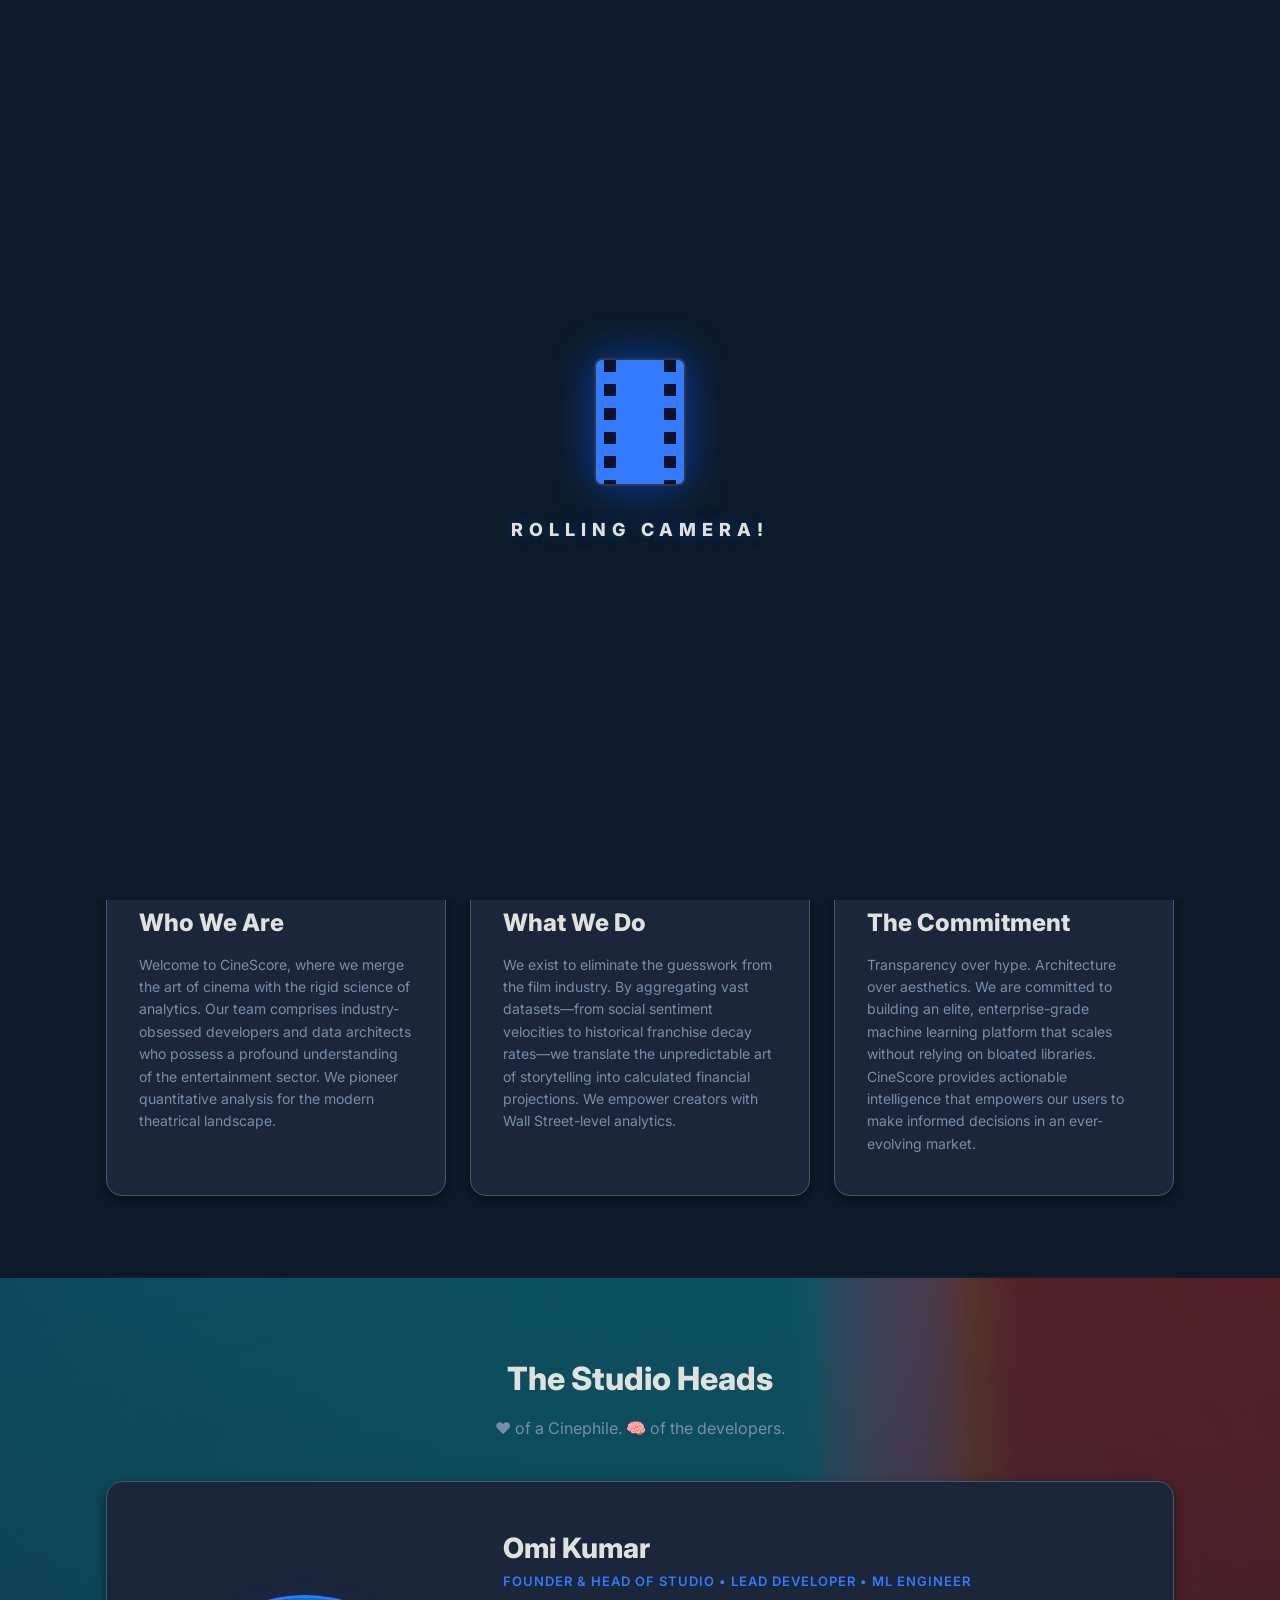
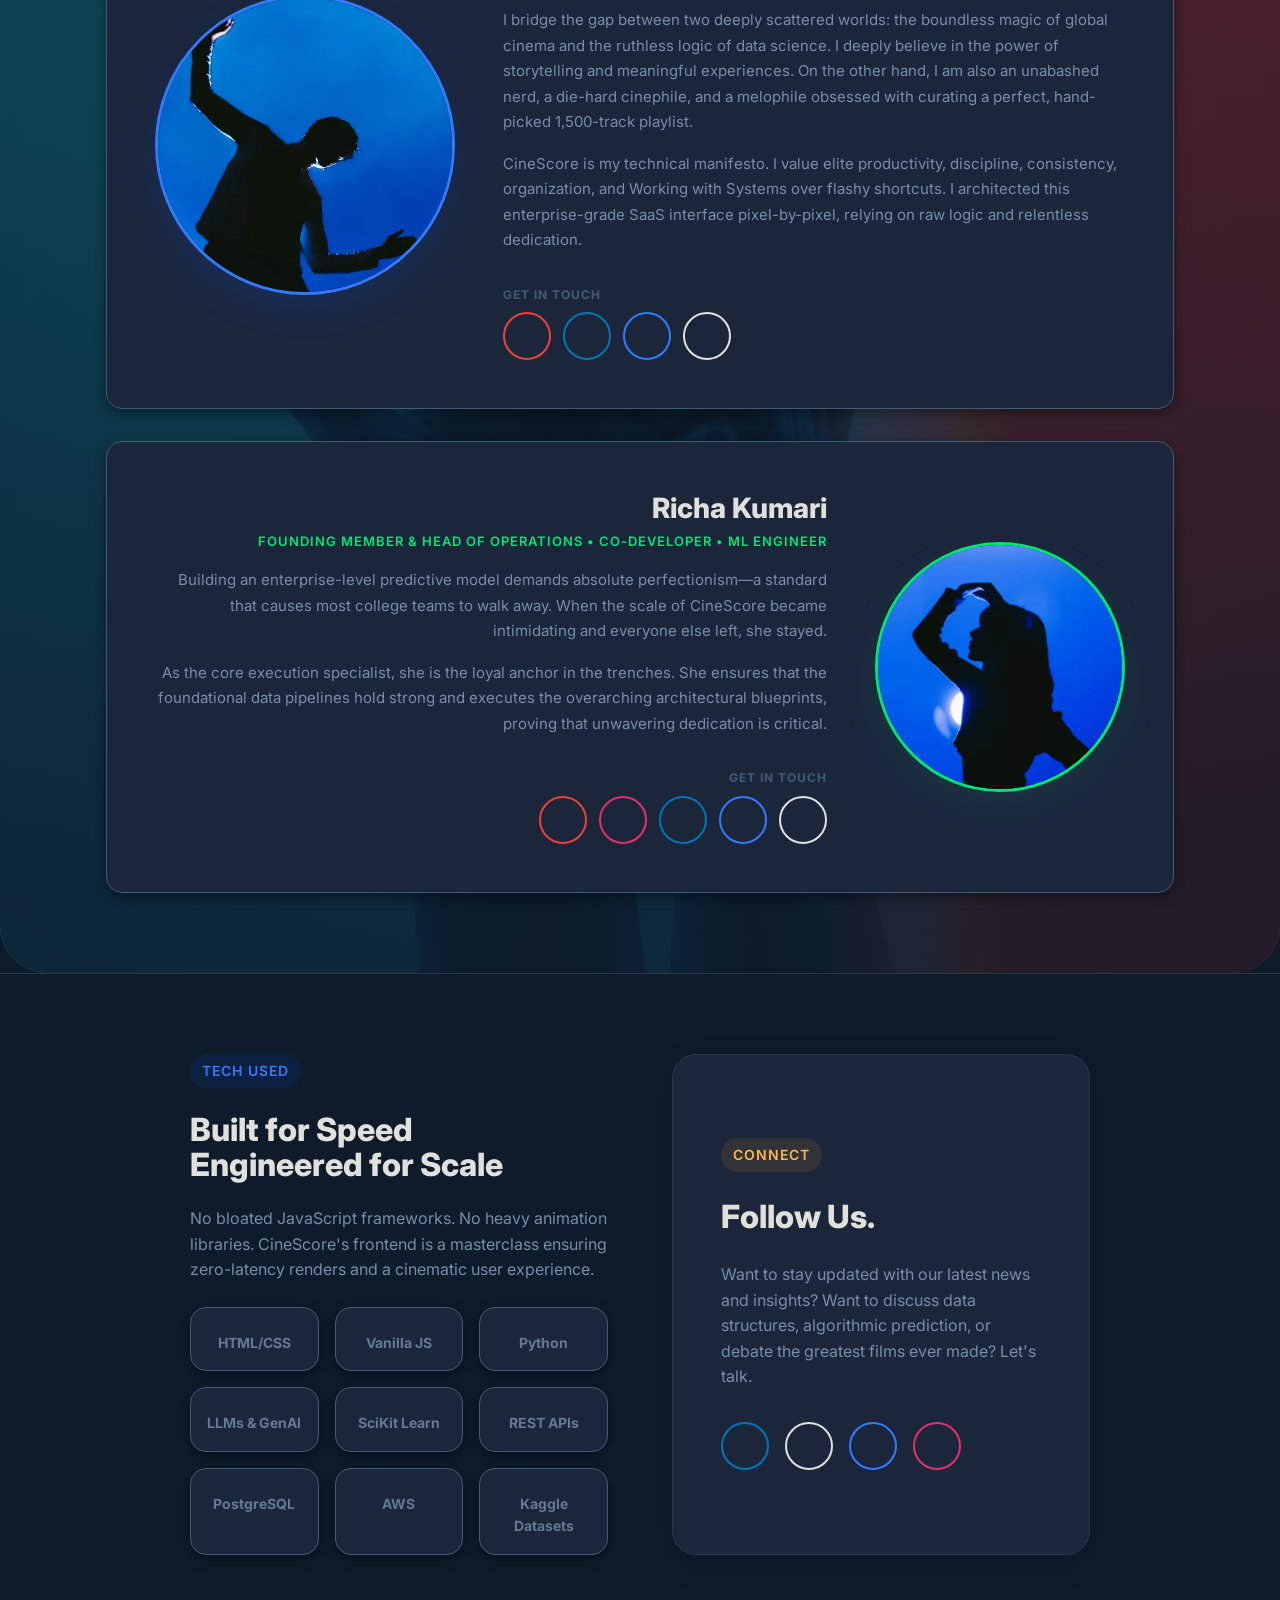
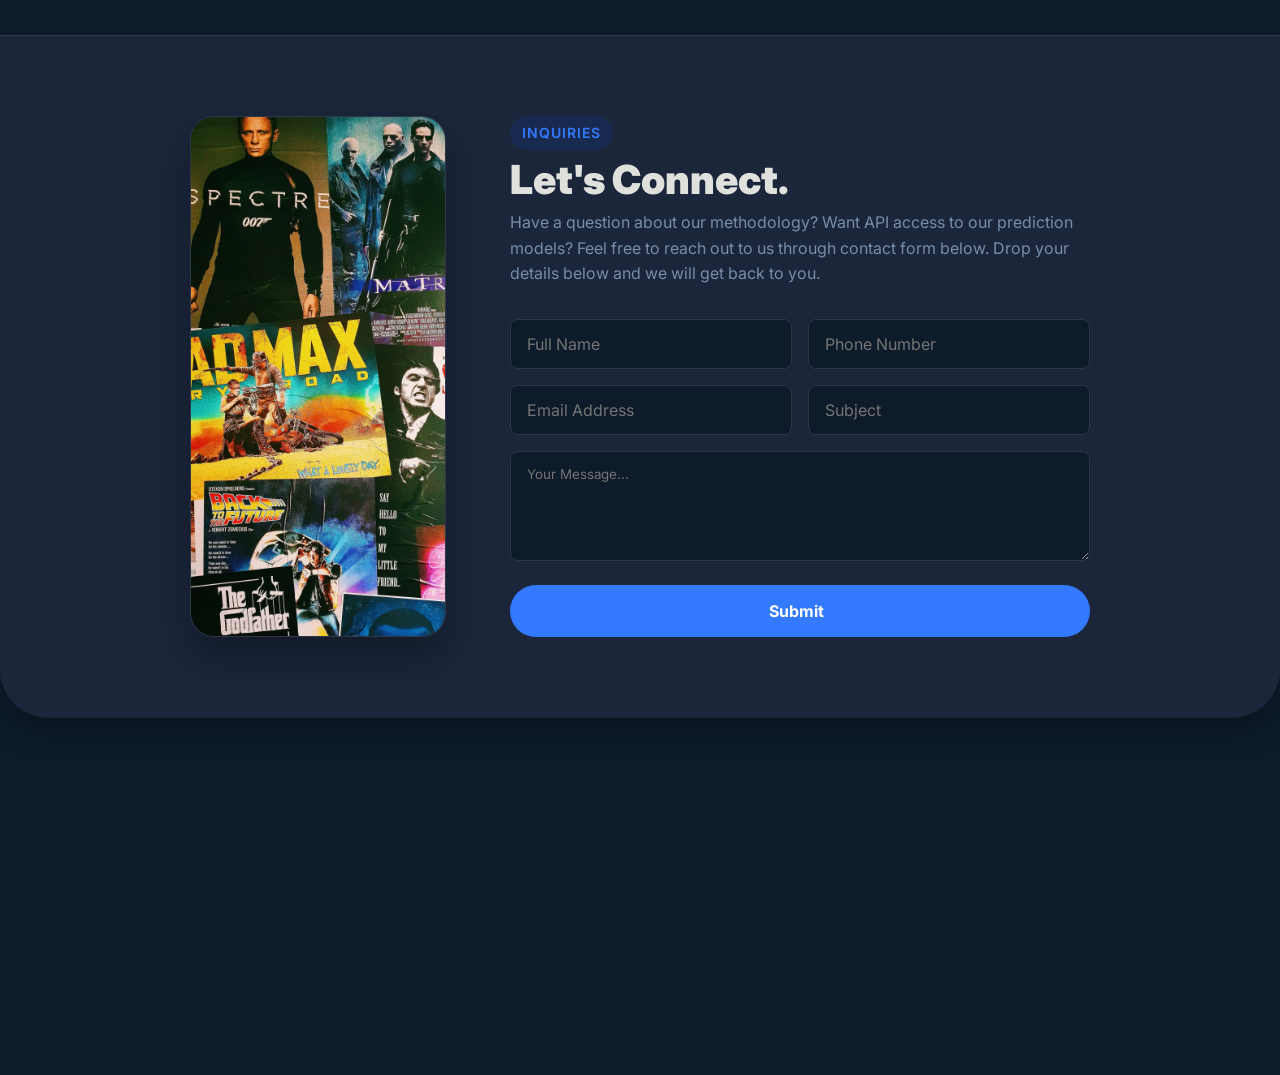
==== commit e1d4b887: "feat: migrate all image assets to WebP using the Pillow library in a script ,updated references acro" ====
--- a/About-Us.html
+++ b/About-Us.html
@@ -5,10 +5,12 @@
     <meta charset="UTF-8">
     <meta name="viewport" content="width=device-width, initial-scale=1.0">
     <title>About Us - CineScore</title>
-    <link rel="icon" type="image/png" sizes="32x32" href="Assets/Favicon.png">
+    <link rel="icon" type="image/webp" sizes="32x32" href="Assets/Favicon.webp">
 
     <link rel="stylesheet" href="Base.css">
     <link rel="stylesheet" href="https://cdnjs.cloudflare.com/ajax/libs/font-awesome/7.0.1/css/all.min.css">
+    <script src="mockData.js" defer></script>
+    <script src="script.js" defer></script>
 
     <style>
         /* PAGE SPECIFIC STYLES: Social Hovers (Inverted Colorism) */
@@ -132,7 +134,7 @@
                 <div class="row-between">
 
                     <a href="#" class="navlogo">
-                        <img id="nav-logo" class="logo" src="Assets/CineScore-Light.png" alt="CineScore">
+                        <img id="nav-logo" class="logo" src="Assets/CineScore-Light.webp" alt="CineScore">
                     </a>
 
                     <ul class="nav-links row">
@@ -240,10 +242,10 @@
 
             <div class="cinematic-slider"
                 style="position: absolute; top: 0; left: 0; width: 100%; height: 100%; z-index: 0;">
-                <img src="Assets/About-Us-Hero-1.jpg" class="active" alt="Wide Cinema">
-                <img src="Assets/About-Us-Hero-2.jpg" alt="Film Grain">
-                <img src="Assets/About-Us-Hero-3.jpg" alt="Cinematic Overlay">
-                <img src="Assets/About-Us-Hero-4.jpg" alt="Projector Light">
+                <img src="Assets/About-Us-Hero-1.webp" class="active" alt="Wide Cinema">
+                <img src="Assets/About-Us-Hero-2.webp" alt="Film Grain">
+                <img src="Assets/About-Us-Hero-3.webp" alt="Cinematic Overlay">
+                <img src="Assets/About-Us-Hero-4.webp" alt="Projector Light">
             </div>
 
             <div class="hero-ambient-overlay"
@@ -337,7 +339,7 @@
 
             <div class="cinematic-slider"
                     style="position: absolute; top: 0; left: 0; width: 100%; height: 100%; z-index: 1; overflow: hidden; border-bottom-left-radius:48px !important; border-bottom-right-radius: 48px!important; background-position: center; background-size: cover">
-                    <img class="active" style="background-position: top" src="Assets/About-Us-Members-4.jpg"
+                    <img class="active" style="background-position: top" src="Assets/About-Us-Members-4.webp"
                         alt="Background">
 
                     <div class="hero-ambient-overlay"
@@ -364,7 +366,7 @@
                         style="padding: 48px; border: 1px solid var(--color-border); gap: 48px; align-items: center; flex-wrap: wrap; background: var(--bg-card);">
                         <div class="img-content"
                             style="width: 300px; height: 300px; border-radius: 50%; border: 3px solid var(--color-accent); overflow: hidden; flex-shrink: 0; margin: 0 auto; box-shadow: 0 15px 35px rgba(0, 85, 255, 0.15);">
-                            <img src="Assets/Omi-Placeholder-1.jpg" alt="Omi"
+                            <img src="Assets/Omi-Placeholder-1.webp" alt="Omi"
                                 style="width: 100%; height: 100%; object-fit: cover;">
                         </div>
                         <div class="stack text-content" style="gap: 16px; flex: 1; min-width: 300px;">
@@ -454,7 +456,7 @@
                         </div>
                         <div class="img-content"
                             style="width: 250px; height: 250px; border-radius: 50%; border: 3px solid var(--color-success); overflow: hidden; flex-shrink: 0; margin: 0 auto; box-shadow: 0 15px 35px rgba(16, 185, 129, 0.1);">
-                            <img src="Assets/Richa-Placeholder-4.jpg" alt="Core Contributor"
+                            <img src="Assets/Richa-Placeholder-4.webp" alt="Core Contributor"
                                 style="width: 100%; height: 100%; object-fit: cover;">
                         </div>
                     </div>
@@ -585,10 +587,10 @@
 
                         <div class="cinematic-slider"
                             style="width: 100%; border-radius: 24px; overflow: hidden; box-shadow: 0 20px 40px rgba(0,0,0,0.3); border: 1px solid var(--color-border); aspect-ratio: 4/5;">
-                            <img src="Assets/About-Us-Footer-1.jpg" class="active" alt="Contact Us Theater">
-                            <img src="Assets/About-Us-Footer-8.jpg" alt="Data Network">
-                            <img src="Assets/About-Us-Footer-3.jpg" alt="Film Grain">
-                            <img src="Assets/About-Us-Footer-4.jpg" alt="Projector Light">
+                            <img src="Assets/About-Us-Footer-1.webp" class="active" alt="Contact Us Theater">
+                            <img src="Assets/About-Us-Footer-8.webp" alt="Data Network">
+                            <img src="Assets/About-Us-Footer-3.webp" alt="Film Grain">
+                            <img src="Assets/About-Us-Footer-4.webp" alt="Projector Light">
                         </div>
 
                         <div class="stack" style="gap: 32px;">
@@ -753,7 +755,7 @@
 
                 <div class="stack">
                     <a href="#" class="navlogo">
-                        <img id="footer-logo" src="Assets/CineScore-Light.png" alt="Cine.Metrics" class="logo">
+                        <img id="footer-logo" src="Assets/CineScore-Light.webp" alt="Cine.Metrics" class="logo">
                     </a>
                     <p class="small" style="margin-top: 12px; color: var(--color-secondary);">
                         Predicting Cinematic Success.
@@ -889,8 +891,6 @@
         </div>
     </div>
 
-    <script src="mockData.js"></script>
-    <script src="script.js"></script>
 </body>
 
-</html>+</html>
--- a/Base.css
+++ b/Base.css
@@ -2233,9 +2233,13 @@
 }
 
 .chart-subtitle {
-  font-size: 12px;
-  color: var(--color-tertiary);
+  font-size: 11px;
+  color: var(--color-secondary);
   font-weight: 600;
+  white-space: nowrap;
+  overflow: hidden;
+  text-overflow: ellipsis;
+  display: block;
 }
 
 .chart-container {
@@ -2529,11 +2533,15 @@
 }
 
 /* 2. Light Mode Background & Blue Highlight Line */
-.search-item:hover,
+.search-item:hover {
+  background: rgba(0, 85, 255, 0.25);
+  cursor: pointer;
+}
+
 .search-item.active-search-item {
   background: rgba(0, 85, 255, 0.25);
-  box-shadow: inset 3px 0 0 var(--color-accent);
-  /* Draws the line INSIDE the box */
+  box-shadow: inset 4px 0 0 var(--color-accent);
+  /* Draws the line INSIDE the box only for key navigation */
   cursor: pointer;
 }
 
@@ -4010,8 +4018,6 @@
 .search-item.active-search-item {
   background-color: rgba(0, 85, 255, 0.25) !important;
   /* Soft blue background */
-  border-left: 1px solid var(--color-accent);
-  /* Sharp left indicator */
 }
 
 /* Make only the title blue on hover, leave the meta text muted */
@@ -5675,47 +5681,6 @@
   transition: background 0.2s;
 }
 
-
-/* ============================================================
-   AUTOCOMPLETE DROPDOWN INTERACTION PHYSICS
-   ============================================================ */
-
-/* 1. Light Mode Background (Soft blue) */
-.autocomplete-menu li:hover,
-.autocomplete-menu li.selected {
-  border-left: 4px solid var(--color-accent);
-  padding-left: 6px;
-  background: rgba(0, 85, 255, 0.25);
-  cursor: pointer;
-  transition: all 0.2s ease;
-}
-
-.autocomplete-menu li.selected {
-  border-left: 4px solid var(--color-accent) !important;
-  padding-left: 6px;
-  /* Adjust padding to accommodate the border */
-}
-
-/* 2. THE FIX: Dark Mode Background (Premium translucent grey) */
-/* Notice the SPACE between [data-theme="dark"] and .autocomplete-menu! */
-html[data-theme="dark"] .autocomplete-menu li:hover,
-html[data-theme="dark"] .autocomplete-menu li.selected {
-  background: rgba(255, 255, 255, 0.08) !important;
-}
-
-/* 3. The Highlight Physics (Title & Right Icon) */
-.autocomplete-menu li:hover span:first-of-type,
-.autocomplete-menu li.selected span:first-of-type,
-.autocomplete-menu li:hover i,
-.autocomplete-menu li.selected i {
-  color: var(--color-accent) !important;
-  opacity: 1 !important;
-  /* Snaps the faded icon to full visibility */
-  transition: color 0.2s ease, opacity 0.2s ease;
-}
-
-
-
 /* Trending Posters (Medium Cinema Size) */
 .trending-poster {
   width: 300px;
@@ -6119,27 +6084,6 @@
 }
 
 /* ============================================================
-   MOBILE RESPONSIVENESS FIX FOR PREDICTION DASHBOARD
-   ============================================================ */
-@media (max-width: 768px) {
-    .pred-dash-root {
-        flex-direction: column !important;
-        padding: 16px !important;
-        gap: 16px !important;
-    }
-    
-    .pred-dash-root > .glass-panel {
-        width: 100% !important;
-    }
-
-    .pred-poster-col, .pred-info-col, .pred-sidebar-col {
-        width: 100% !important;
-        min-width: 100% !important;
-        flex: 1 1 100% !important;
-    }
-}
-
-/* ============================================================
    LIHO OPTIMIZATIONS: MOBILE RESPONSIVENESS & SPARKLINES
    ============================================================ */
 
@@ -6173,3 +6117,27 @@
     stroke-dashoffset: 0;
   }
 }
+.search-item.active {
+  border-color: var(--color-accent) !important;
+  box-shadow: 0 0 15px rgba(0, 242, 255, 0.2) !important;
+}
+
+.search-item:hover .search-title {
+  color: var(--color-accent) !important;
+}
+
+.search-poster {
+  transition: all 0.3s cubic-bezier(0.4, 0, 0.2, 1) !important;
+}
+
+/* 5. Search Icon Feedback */
+#hero-search-icon.fa-spin {
+  color: var(--color-accent) !important;
+  filter: drop-shadow(0 0 5px var(--color-accent));
+}
+
+/* 6. Empty State Polish */
+.search-empty-state {
+  padding: 40px 20px !important;
+  text-align: center !important;
+}
